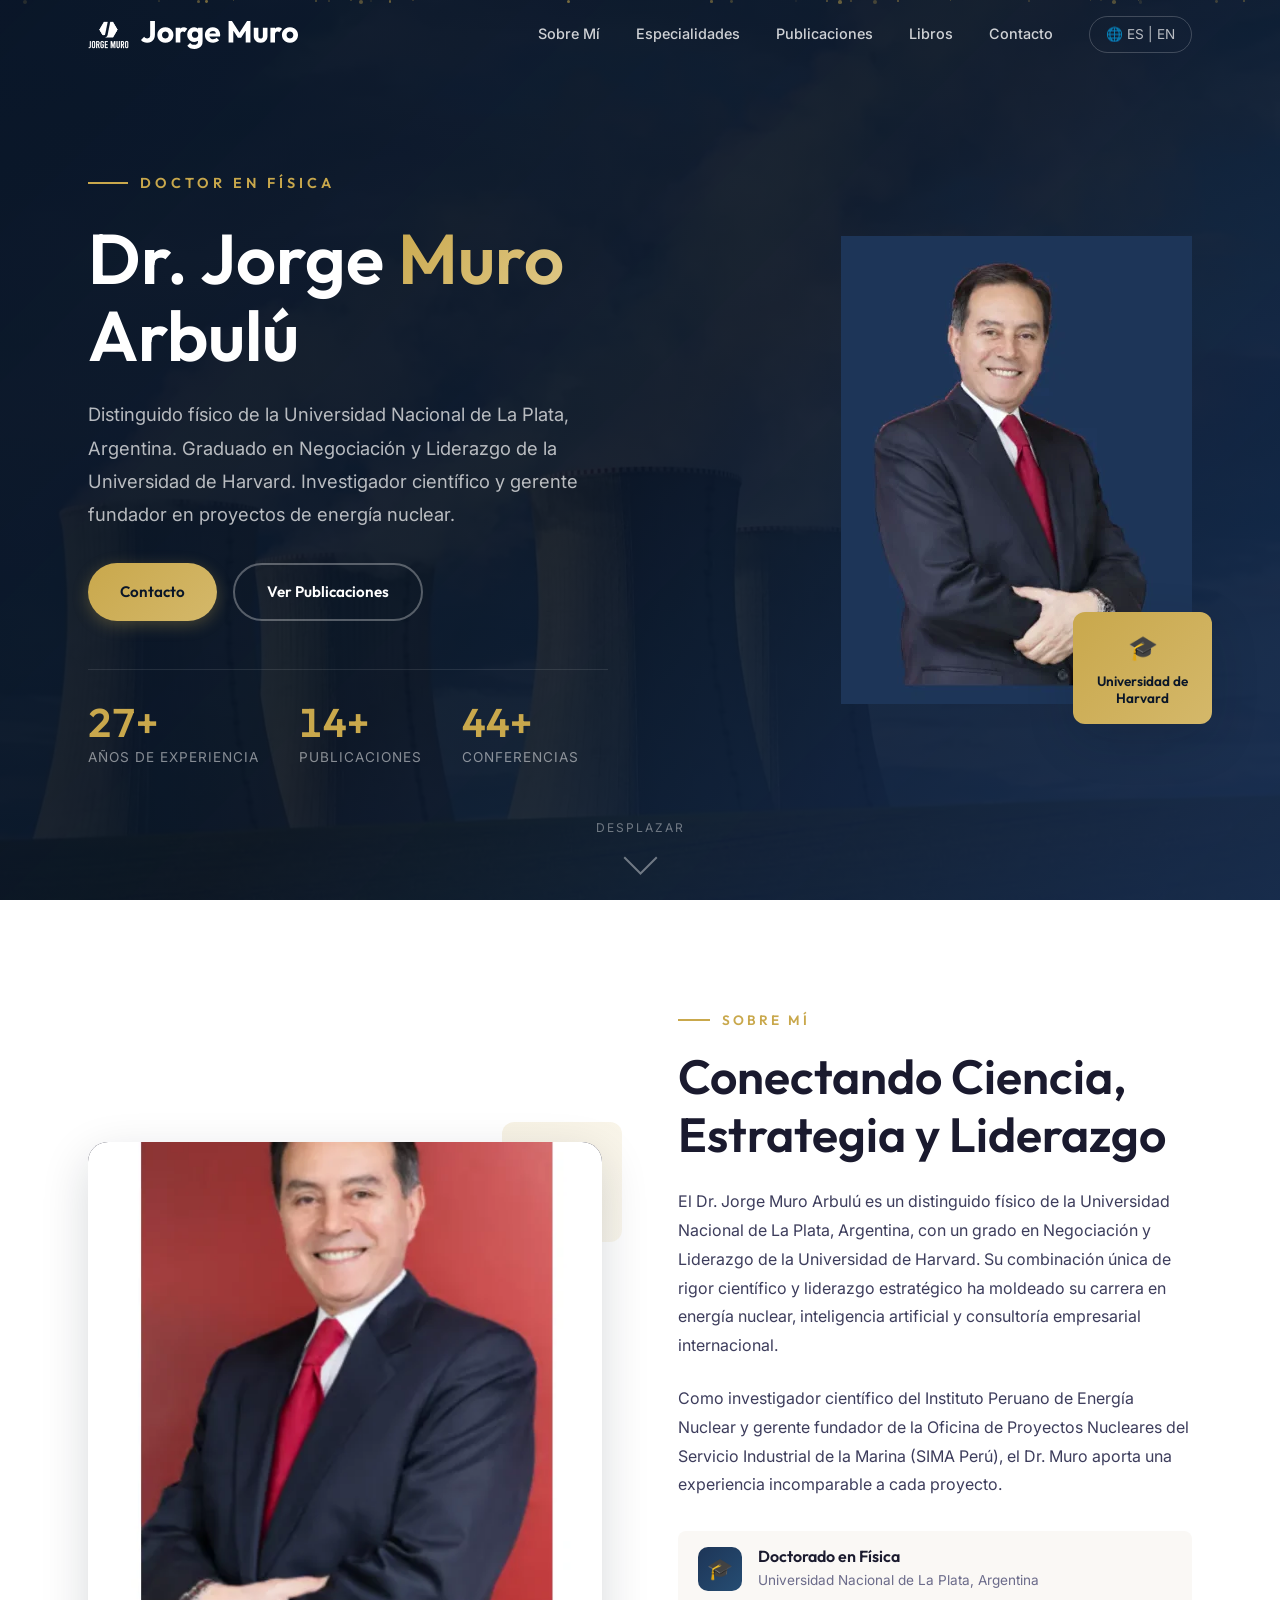
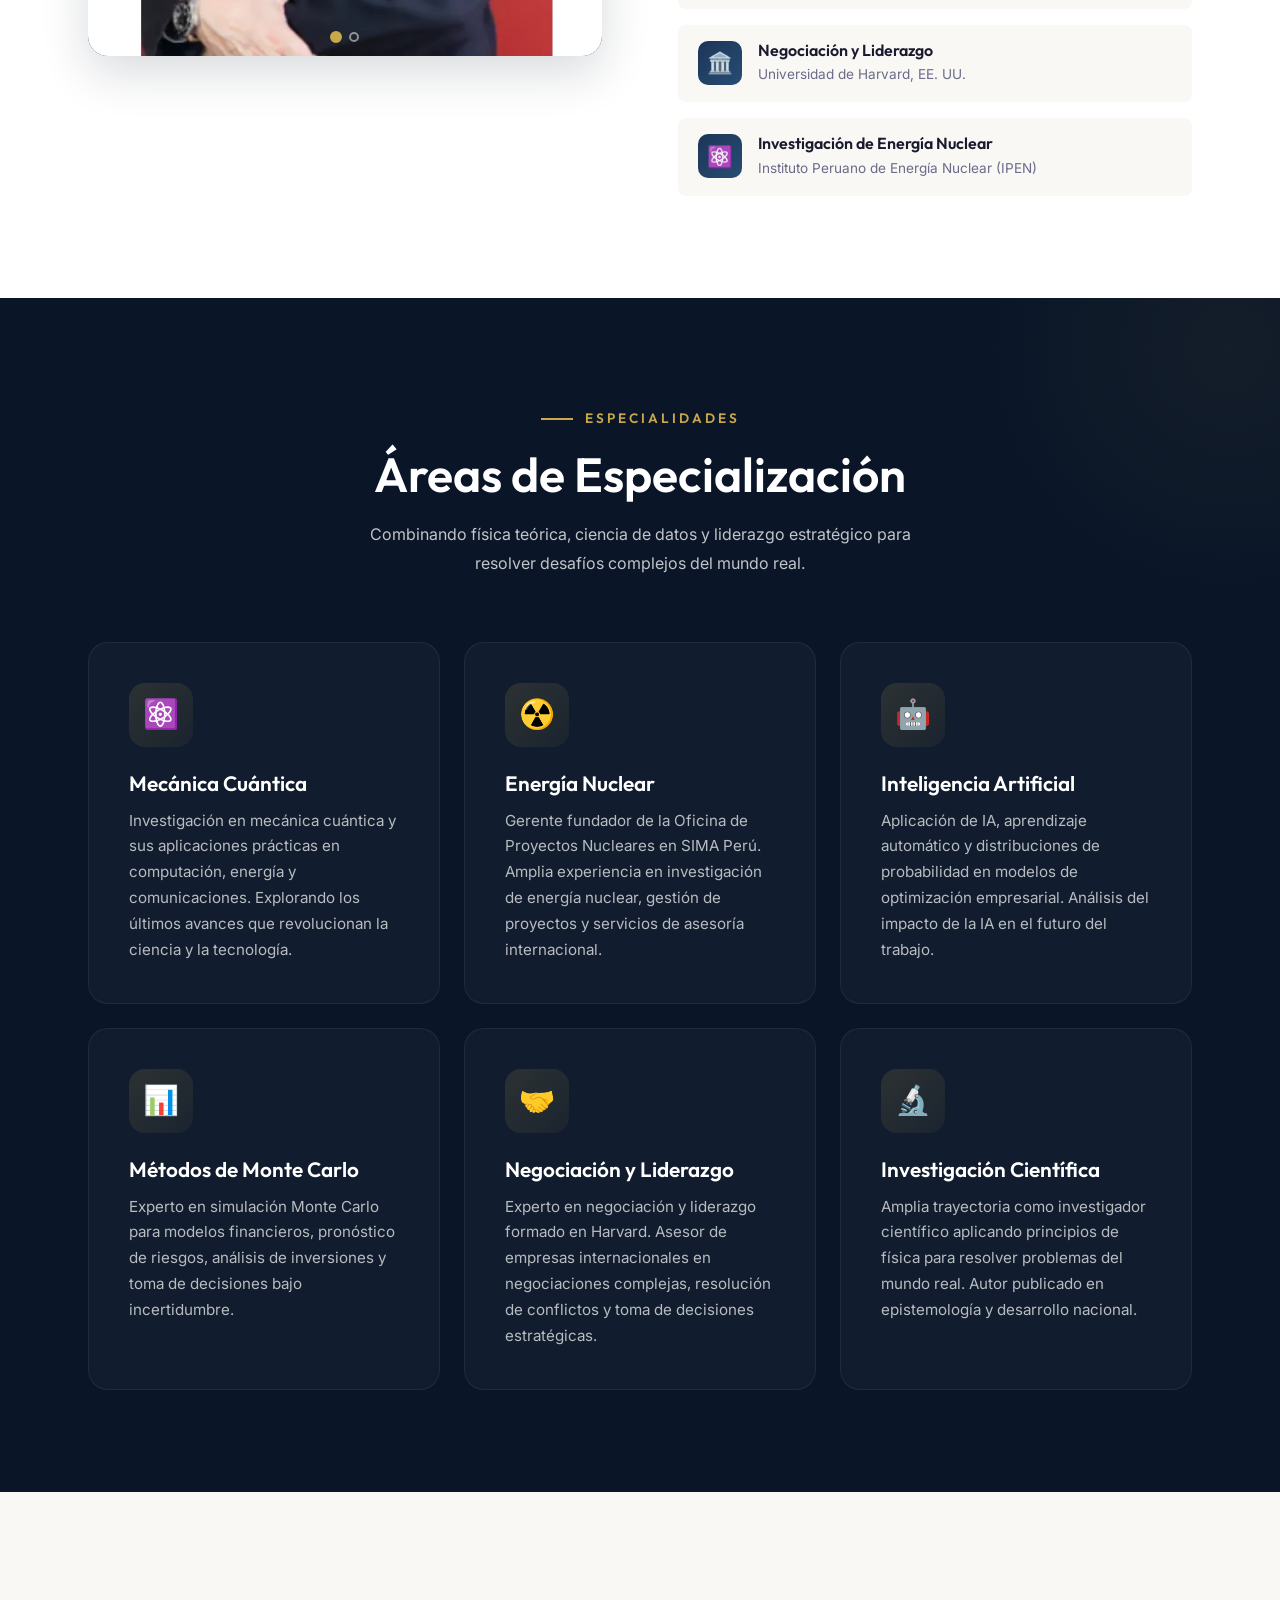
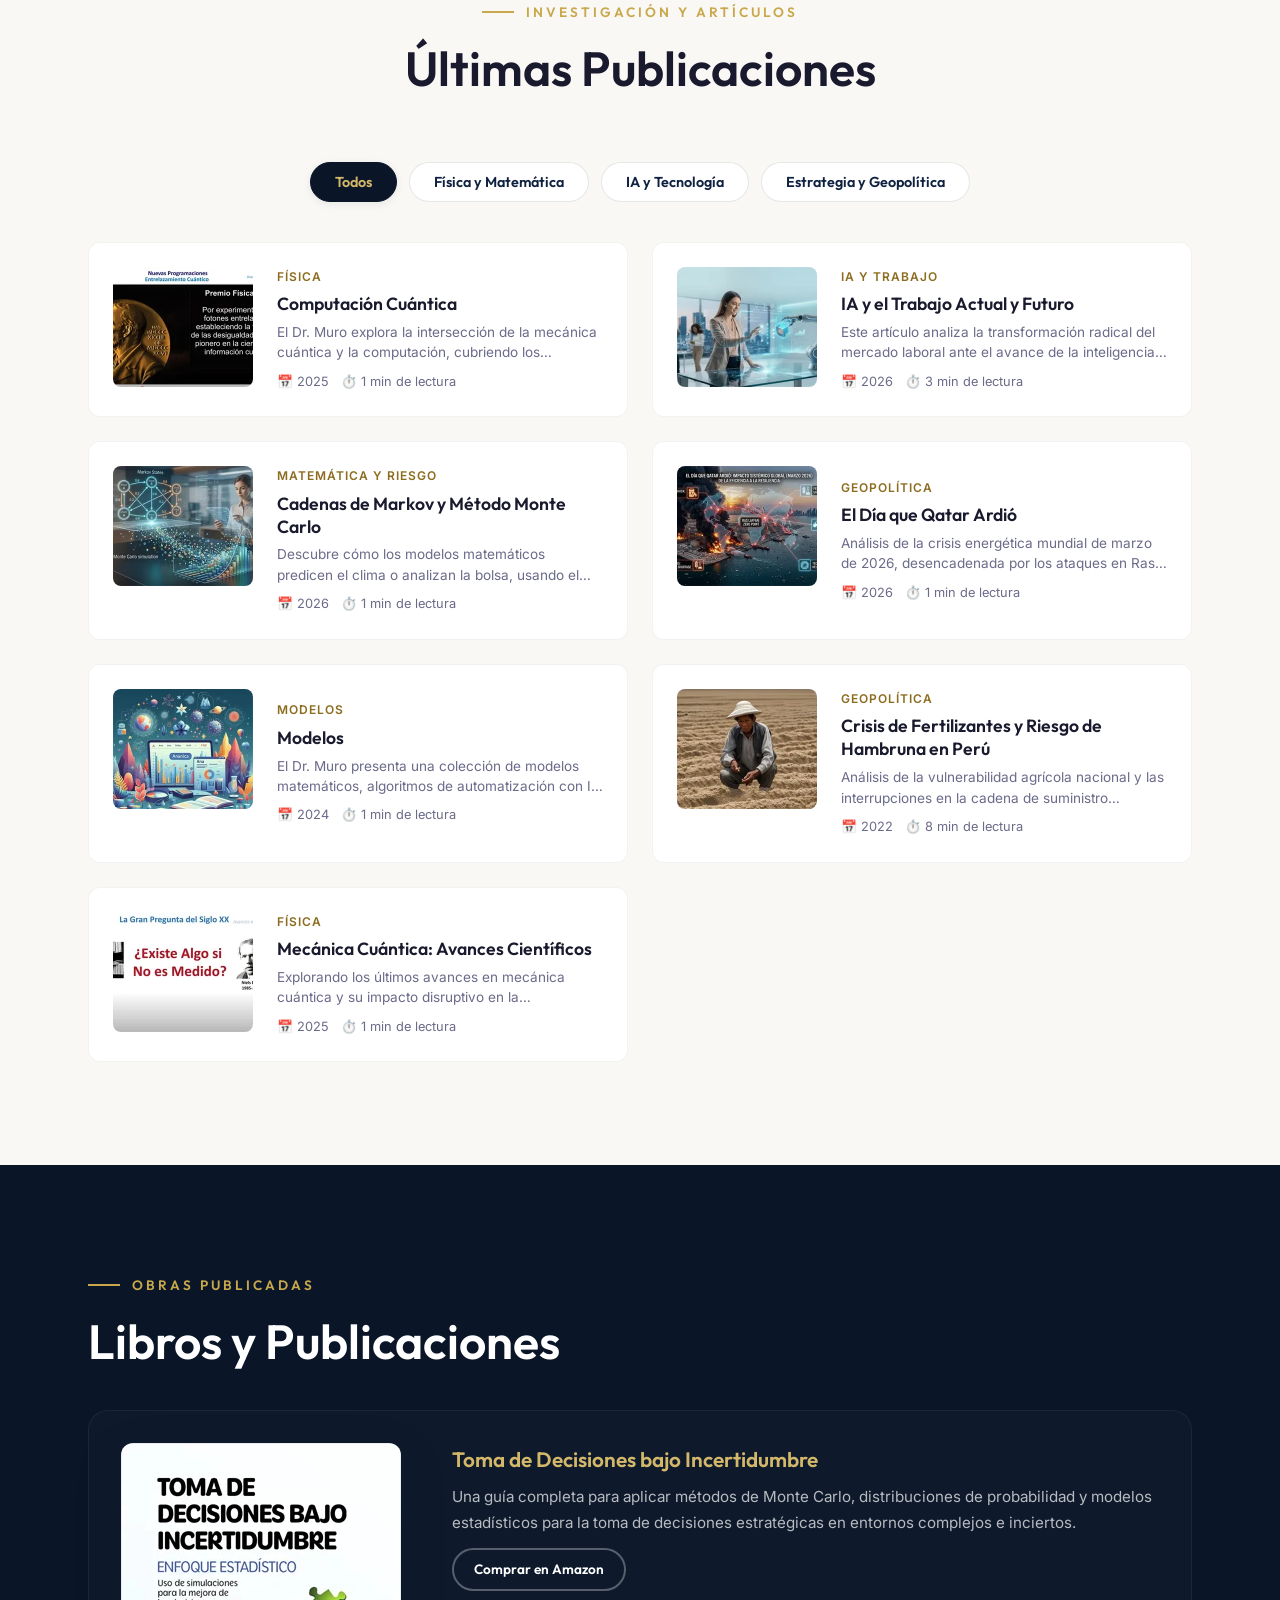
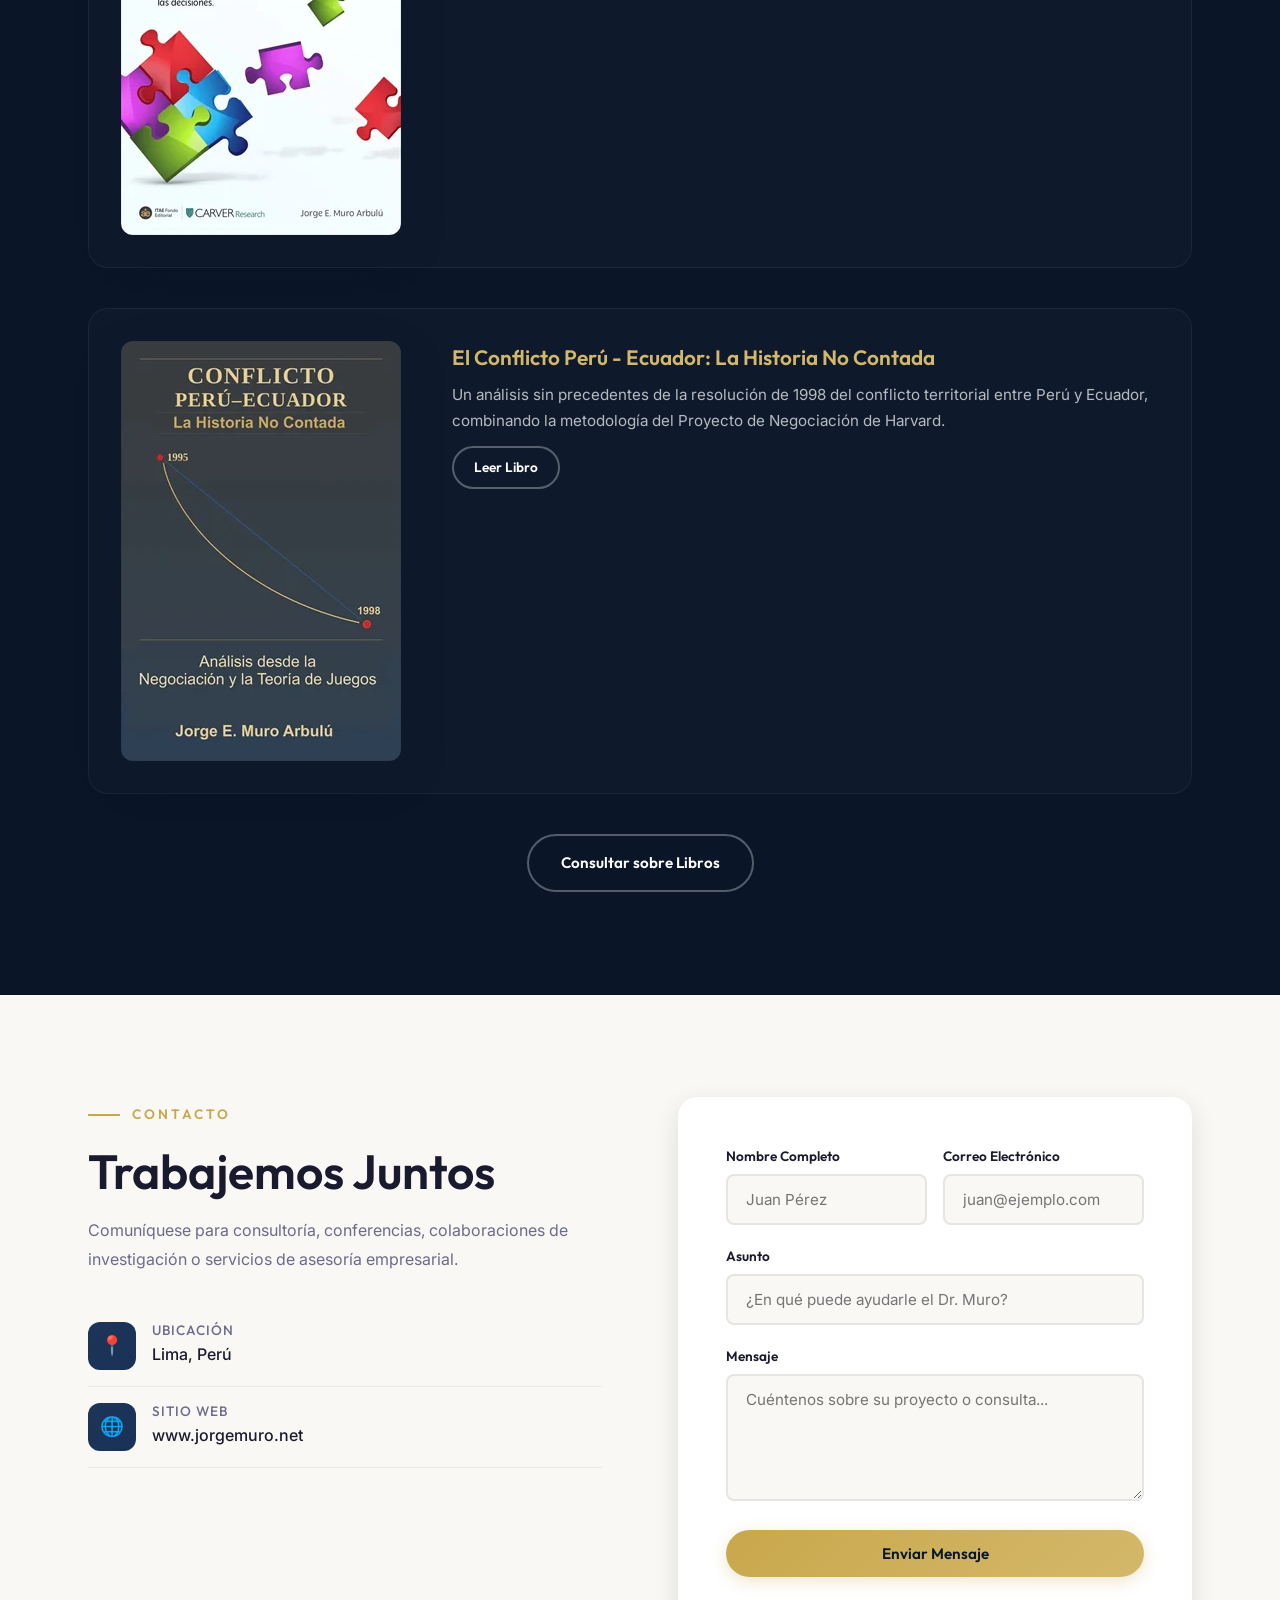
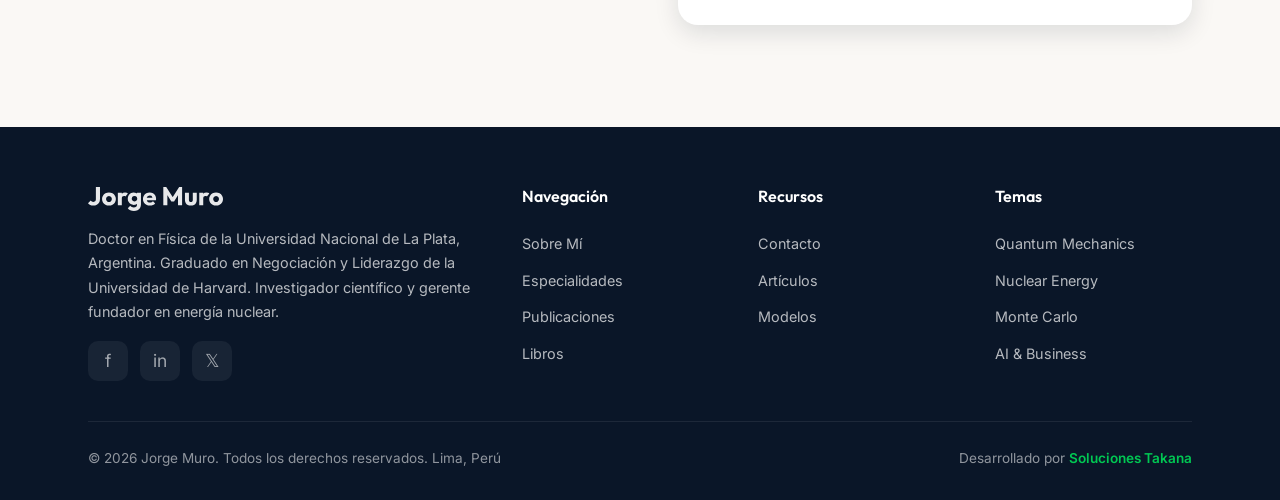
==== index.html @ f71e4e68 "style: remove brand logo icon from footer design credit" ====
<!DOCTYPE html>
<html lang="es">

<head>
  <!-- Google tag (gtag.js) -->
  <script async src="https://www.googletagmanager.com/gtag/js?id=G-SJXJT6BQH3"></script>
  <script>
    window.dataLayer = window.dataLayer || [];
    function gtag() { dataLayer.push(arguments); }
    gtag('js', new Date());

    gtag('config', 'G-SJXJT6BQH3');
  </script>

  <meta charset="UTF-8">
  <meta name="viewport" content="width=device-width, initial-scale=1.0">
  <title>Dr. Jorge Muro | Físico y Experto en Liderazgo y Negociación | Harvard</title>
  <meta name="description"
    content="Conoce al Dr. Jorge Muro Arbulú, físico de la Universidad Nacional de La Plata y graduado de Harvard en Negociación y Liderazgo. Especialista en energía nuclear, mecánica cuántica, simulaciones Monte Carlo e inteligencia artificial. Consultor, investigador y autor.">
  <meta name="keywords"
    content="Jorge Muro, Jorge Muro Arbulú, doctor en física, liderazgo Harvard, energía nuclear, mecánica cuántica, negociación, Monte Carlo, inteligencia artificial, consultoría, UNLP, IPEN, SIMA Perú, decisiones bajo incertidumbre, geopolítica">

  <!-- Open Graph -->
  <meta property="og:title" content="Dr. Jorge Muro | Físico y Experto en Liderazgo de Harvard">
  <meta property="og:description"
    content="Físico de la Universidad Nacional de La Plata, graduado de Harvard en Negociación y Liderazgo. Especialista en energía nuclear, mecánica cuántica, Monte Carlo e IA.">
  <meta property="og:type" content="website">
  <meta property="og:url" content="https://www.jorgemuro.net">
  <meta property="og:image" content="https://www.jorgemuro.net/images/professor.png">
  <meta property="og:image:width" content="1200">
  <meta property="og:image:height" content="630">
  <meta property="og:locale" content="es_PE">
  <meta property="og:locale:alternate" content="en_US">
  <meta property="og:site_name" content="Dr. Jorge Muro">

  <!-- Twitter -->
  <meta name="twitter:card" content="summary_large_image">
  <meta name="twitter:title" content="Dr. Jorge Muro | Físico y Experto en Liderazgo de Harvard">
  <meta name="twitter:description"
    content="Físico de la UNLP, graduado de Harvard. Especialista en energía nuclear, mecánica cuántica y consultoría estratégica.">
  <meta name="twitter:image" content="https://www.jorgemuro.net/images/professor.png">

  <!-- Canonical & Multilingual -->
  <link rel="canonical" href="https://www.jorgemuro.net/">
  <link rel="alternate" hreflang="es" href="https://www.jorgemuro.net/?lang=es">
  <link rel="alternate" hreflang="en" href="https://www.jorgemuro.net/?lang=en">
  <link rel="alternate" hreflang="x-default" href="https://www.jorgemuro.net/?lang=es">

  <meta name="robots" content="index, follow">
  <meta name="theme-color" content="#0a1628">

  <!-- Fonts -->
  <link rel="preconnect" href="https://fonts.googleapis.com">
  <link rel="preconnect" href="https://fonts.gstatic.com" crossorigin>
  <link
    href="https://fonts.googleapis.com/css2?family=Inter:wght@400;500;600&family=Outfit:wght@400;600;700&display=swap"
    rel="stylesheet" media="print" onload="this.media='all'">

  <!-- Preload LCP images -->
  <link rel="preload" as="image" href="images/professor.webp" fetchpriority="high">
  <link rel="preload" as="image" href="images/nuclear-bg.webp" fetchpriority="high">

  <!-- Styles -->
  <style>
    /* ============================================
   Jorge Muro - Modern Academic Landing Page
   Design System & Core Styles
   ============================================ */

    /* ---- CSS Custom Properties ---- */
    :root {
      /* Color Palette - Navy / Gold / Cream */
      --navy-900: #0a1628;
      --navy-800: #0f2140;
      --navy-700: #1a3158;
      --navy-600: #1d3557;
      --navy-500: #264d73;
      --navy-400: #457b9d;
      --navy-300: #6b9dbd;

      --gold-500: #c9a84c;
      --gold-400: #d4b86a;
      --gold-300: #e0c988;
      --gold-200: #f0dfa8;

      --cream-100: #faf8f5;
      --cream-200: #f5f0e8;
      --cream-300: #ede5d5;

      --white: #ffffff;
      --text-dark: #1a1a2e;
      --text-body: #3d3d5c;
      --text-muted: #6b6b8a;
      --text-light: #a3a3c2;

      --accent-red: #e63946;
      --accent-teal: #2ec4b6;

      /* Typography */
      --font-heading: 'Outfit', sans-serif;
      --font-body: 'Inter', sans-serif;

      /* Spacing */
      --section-pad: clamp(4rem, 8vw, 8rem);
      --container-max: 1200px;

      /* Transitions */
      --ease-out: cubic-bezier(0.25, 0.46, 0.45, 0.94);
      --ease-spring: cubic-bezier(0.34, 1.56, 0.64, 1);

      /* Shadows */
      --shadow-sm: 0 2px 8px rgba(10, 22, 40, 0.08);
      --shadow-md: 0 8px 24px rgba(10, 22, 40, 0.12);
      --shadow-lg: 0 16px 48px rgba(10, 22, 40, 0.16);
      --shadow-xl: 0 24px 64px rgba(10, 22, 40, 0.2);
      --shadow-glow: 0 0 40px rgba(201, 168, 76, 0.15);

      /* Border Radius */
      --radius-sm: 8px;
      --radius-md: 12px;
      --radius-lg: 20px;
      --radius-xl: 32px;
    }

    /* ---- Reset & Base ---- */
    *,
    *::before,
    *::after {
      margin: 0;
      padding: 0;
      box-sizing: border-box;
    }

    html {
      scroll-behavior: smooth;
      scroll-padding-top: 80px;
      font-size: 16px;
    }

    body {
      font-family: var(--font-body);
      color: var(--text-body);
      background: var(--cream-100);
      line-height: 1.7;
      overflow-x: hidden;
      -webkit-font-smoothing: antialiased;
      -moz-osx-font-smoothing: grayscale;
    }

    img {
      max-width: 100%;
      height: auto;
      display: block;
    }

    a {
      text-decoration: none;
      color: inherit;
      transition: color 0.3s var(--ease-out);
    }

    /* Skip to content - Accessibility */
    .skip-to-content {
      position: absolute;
      top: -100%;
      left: 16px;
      background: var(--gold-500);
      color: var(--navy-900);
      padding: 12px 24px;
      border-radius: 0 0 var(--radius-sm) var(--radius-sm);
      font-family: var(--font-heading);
      font-weight: 600;
      font-size: 0.9rem;
      z-index: 10000;
      transition: top 0.3s;
    }

    .skip-to-content:focus {
      top: 0;
    }

    /* Focus visible for keyboard navigation */
    a:focus-visible,
    button:focus-visible,
    input:focus-visible,
    textarea:focus-visible {
      outline: 2px solid var(--gold-500);
      outline-offset: 2px;
    }

    ul,
    ol {
      list-style: none;
    }

    /* ---- Typography ---- */
    h1,
    h2,
    h3,
    h4,
    h5,
    h6 {
      font-family: var(--font-heading);
      font-weight: 600;
      line-height: 1.2;
      color: var(--text-dark);
    }

    h1 {
      font-size: clamp(2.5rem, 5vw, 4rem);
    }

    h2 {
      font-size: clamp(2rem, 4vw, 3rem);
    }

    h3 {
      font-size: clamp(1.5rem, 3vw, 2rem);
    }

    h4 {
      font-size: clamp(1.2rem, 2vw, 1.5rem);
    }

    p {
      font-size: clamp(1rem, 1.1vw, 1.125rem);
      line-height: 1.8;
    }

    .text-gradient {
      background: linear-gradient(135deg, var(--gold-500), var(--gold-300));
      -webkit-background-clip: text;
      -webkit-text-fill-color: transparent;
      background-clip: text;
    }

    .section-label {
      font-family: var(--font-heading);
      font-size: 0.85rem;
      font-weight: 600;
      text-transform: uppercase;
      letter-spacing: 3px;
      color: var(--gold-500);
      display: inline-flex;
      align-items: center;
      gap: 12px;
      margin-bottom: 1rem;
    }

    .section-label::before {
      content: '';
      display: inline-block;
      width: 32px;
      height: 2px;
      background: var(--gold-500);
    }

    /* ---- Container ---- */
    .container {
      max-width: var(--container-max);
      margin: 0 auto;
      padding: 0 clamp(1.5rem, 4vw, 3rem);
    }

    /* ---- Buttons ---- */
    .btn {
      display: inline-flex;
      align-items: center;
      gap: 8px;
      padding: 14px 32px;
      font-family: var(--font-heading);
      font-size: 0.95rem;
      font-weight: 600;
      border-radius: 50px;
      border: none;
      cursor: pointer;
      transition: all 0.4s var(--ease-out);
      position: relative;
      overflow: hidden;
    }

    .btn::after {
      content: '';
      position: absolute;
      inset: 0;
      background: linear-gradient(135deg, rgba(255, 255, 255, 0.1), transparent);
      opacity: 0;
      transition: opacity 0.4s;
    }

    .btn:hover::after {
      opacity: 1;
    }

    .btn-primary {
      background: linear-gradient(135deg, var(--gold-500), var(--gold-400));
      color: var(--navy-900);
      box-shadow: 0 4px 16px rgba(201, 168, 76, 0.3);
    }

    .btn-primary:hover {
      transform: translateY(-2px);
      box-shadow: 0 8px 24px rgba(201, 168, 76, 0.4);
    }

    .btn-secondary {
      background: transparent;
      color: var(--white);
      border: 2px solid rgba(255, 255, 255, 0.3);
    }

    .btn-secondary:hover {
      border-color: var(--gold-400);
      color: var(--gold-400);
      transform: translateY(-2px);
    }

    .btn-outline {
      background: transparent;
      color: var(--navy-600);
      border: 2px solid var(--navy-600);
    }

    .btn-outline:hover {
      background: var(--navy-600);
      color: var(--white);
      transform: translateY(-2px);
    }

    .btn-sm {
      padding: 8px 20px;
      font-size: 0.85rem;
    }

    /* ---- Navigation ---- */
    .navbar {
      position: fixed;
      top: 0;
      left: 0;
      right: 0;
      z-index: 1000;
      padding: 16px 0;
      transition: all 0.4s var(--ease-out);
      background: transparent;
    }

    .navbar.scrolled {
      background: rgba(10, 22, 40, 0.95);
      backdrop-filter: blur(20px);
      -webkit-backdrop-filter: blur(20px);
      padding: 10px 0;
      box-shadow: 0 4px 20px rgba(0, 0, 0, 0.2);
    }

    .nav-inner {
      display: flex;
      align-items: center;
      justify-content: space-between;
      max-width: var(--container-max);
      margin: 0 auto;
      padding: 0 clamp(1.5rem, 4vw, 3rem);
    }

    .nav-logo {
      display: flex;
      align-items: center;
      gap: 12px;
    }

    .nav-logo-svg {
      height: 28px;
      width: auto;
      filter: brightness(0) invert(1);
      transition: opacity 0.3s;
    }

    .nav-logo-icon-img {
      height: 32px;
      width: auto;
      filter: brightness(0) invert(1);
      transition: opacity 0.3s;
    }

    .nav-logo-svg:hover {
      opacity: 0.85;
    }

    .nav-logo-icon {
      width: 44px;
      height: 44px;
      background: linear-gradient(135deg, var(--gold-500), var(--gold-300));
      border-radius: 12px;
      display: flex;
      align-items: center;
      justify-content: center;
      font-family: var(--font-heading);
      font-weight: 700;
      font-size: 1.2rem;
      color: var(--navy-900);
    }

    .nav-logo-text {
      font-family: var(--font-heading);
      font-weight: 600;
      font-size: 1.15rem;
      color: var(--white);
      letter-spacing: 0.5px;
    }

    .nav-links {
      display: flex;
      align-items: center;
      gap: 36px;
    }

    .nav-links a {
      font-family: var(--font-body);
      font-size: 0.9rem;
      font-weight: 500;
      color: rgba(255, 255, 255, 0.8);
      position: relative;
      padding: 4px 0;
    }

    .nav-links a::after {
      content: '';
      position: absolute;
      bottom: -2px;
      left: 0;
      width: 0;
      height: 2px;
      background: var(--gold-500);
      transition: width 0.3s var(--ease-out);
    }

    .nav-links a:hover {
      color: var(--white);
    }

    .nav-links a:hover::after {
      width: 100%;
    }

    .nav-lang {
      display: flex;
      align-items: center;
      gap: 8px;
      padding: 6px 16px;
      border-radius: 50px;
      border: 1px solid rgba(255, 255, 255, 0.2);
      font-size: 0.85rem;
      color: rgba(255, 255, 255, 0.7);
      cursor: pointer;
      transition: all 0.3s;
    }

    .nav-lang:hover {
      border-color: var(--gold-400);
      color: var(--gold-400);
    }

    .hamburger {
      display: none;
      flex-direction: column;
      gap: 5px;
      cursor: pointer;
      z-index: 1001;
      padding: 4px;
    }

    .hamburger span {
      width: 28px;
      height: 2px;
      background: var(--white);
      transition: all 0.3s var(--ease-out);
      border-radius: 2px;
    }

    .hamburger.active span:nth-child(1) {
      transform: rotate(45deg) translate(5px, 5px);
    }

    .hamburger.active span:nth-child(2) {
      opacity: 0;
    }

    .hamburger.active span:nth-child(3) {
      transform: rotate(-45deg) translate(5px, -5px);
    }

    /* ---- Hero Section ---- */
    .hero {
      position: relative;
      min-height: 100vh;
      display: flex;
      align-items: center;
      background: var(--navy-900);
      overflow: hidden;
    }

    .hero-bg {
      position: absolute;
      inset: 0;
      z-index: 1;
    }

    .hero-bg img {
      width: 100%;
      height: 100%;
      object-fit: cover;
      opacity: 0.3;
    }

    .hero-bg::after {
      content: '';
      position: absolute;
      inset: 0;
      background: linear-gradient(135deg,
          rgba(10, 22, 40, 0.95) 0%,
          rgba(10, 22, 40, 0.7) 50%,
          rgba(26, 49, 88, 0.8) 100%);
    }

    /* Animated particles */
    .hero-particles {
      position: absolute;
      inset: 0;
      z-index: 2;
      overflow: hidden;
    }

    .particle {
      position: absolute;
      width: 3px;
      height: 3px;
      background: var(--gold-500);
      border-radius: 50%;
      opacity: 0;
      animation: float-particle 8s infinite;
    }

    @keyframes float-particle {
      0% {
        opacity: 0;
        transform: translateY(100vh) scale(0);
      }

      10% {
        opacity: 0.6;
      }

      90% {
        opacity: 0.6;
      }

      100% {
        opacity: 0;
        transform: translateY(-100px) scale(1);
      }
    }

    .hero-content {
      position: relative;
      z-index: 3;
      display: grid;
      grid-template-columns: 1fr 1fr;
      gap: clamp(2rem, 5vw, 5rem);
      align-items: center;
      padding-top: 100px;
      padding-bottom: 60px;
    }

    .hero-text {
      animation: fadeSlideUp 1s var(--ease-out) 0.3s both;
    }

    .hero-subtitle {
      font-family: var(--font-heading);
      font-size: 0.9rem;
      font-weight: 600;
      text-transform: uppercase;
      letter-spacing: 4px;
      color: var(--gold-500);
      margin-bottom: 1.5rem;
      display: flex;
      align-items: center;
      gap: 12px;
    }

    .hero-subtitle::before {
      content: '';
      width: 40px;
      height: 2px;
      background: var(--gold-500);
    }

    .hero-title {
      color: var(--white);
      font-size: clamp(2.8rem, 5.5vw, 4.5rem);
      line-height: 1.1;
      margin-bottom: 1.5rem;
      font-weight: 600;
    }

    .hero-title .highlight {
      background: linear-gradient(135deg, var(--gold-500), var(--gold-300));
      -webkit-background-clip: text;
      -webkit-text-fill-color: transparent;
      background-clip: text;
    }

    .hero-description {
      color: rgba(255, 255, 255, 0.7);
      font-size: 1.15rem;
      line-height: 1.8;
      margin-bottom: 2rem;
      max-width: 520px;
    }

    .hero-ctas {
      display: flex;
      gap: 16px;
      flex-wrap: wrap;
    }

    .hero-stats {
      display: flex;
      gap: 40px;
      margin-top: 3rem;
      padding-top: 2rem;
      border-top: 1px solid rgba(255, 255, 255, 0.1);
    }

    .hero-stat-number {
      font-family: var(--font-heading);
      font-size: 2.5rem;
      font-weight: 600;
      color: var(--gold-500);
      line-height: 1;
    }

    .hero-stat-label {
      font-size: 0.85rem;
      color: rgba(255, 255, 255, 0.5);
      margin-top: 4px;
      text-transform: uppercase;
      letter-spacing: 1px;
    }

    .hero-image {
      position: relative;
      animation: fadeSlideUp 1s var(--ease-out) 0.6s both;
      max-width: 420px;
      margin-left: auto;
    }

    .hero-image-wrapper {
      position: relative;
      overflow: hidden;
    }

    .hero-image-wrapper::before {
      display: none;
    }

    .hero-image-wrapper::after {
      display: none;
    }

    .hero-image-wrapper img {
      display: block;
      width: 100%;
      height: auto;
      aspect-ratio: 3/4;
      object-fit: cover;
      object-position: center top;
      mix-blend-mode: lighten;
    }

    .hero-badge {
      position: absolute;
      bottom: -20px;
      right: -20px;
      background: linear-gradient(135deg, var(--gold-500), var(--gold-400));
      color: var(--navy-900);
      padding: 16px 24px;
      border-radius: var(--radius-md);
      box-shadow: var(--shadow-lg);
      text-align: center;
      animation: fadeSlideUp 1s var(--ease-out) 1s both;
    }

    .hero-badge-icon {
      font-size: 1.5rem;
      margin-bottom: 4px;
    }

    .hero-badge-text {
      font-family: var(--font-heading);
      font-weight: 600;
      font-size: 0.85rem;
      line-height: 1.3;
    }

    /* Scroll indicator */
    .scroll-indicator {
      position: absolute;
      bottom: 30px;
      left: 50%;
      transform: translateX(-50%);
      z-index: 3;
      display: flex;
      flex-direction: column;
      align-items: center;
      gap: 8px;
      color: rgba(255, 255, 255, 0.4);
      font-size: 0.75rem;
      letter-spacing: 2px;
      text-transform: uppercase;
      animation: bounce 2s infinite;
    }

    .scroll-indicator .arrow {
      width: 24px;
      height: 24px;
      border-right: 2px solid rgba(255, 255, 255, 0.4);
      border-bottom: 2px solid rgba(255, 255, 255, 0.4);
      transform: rotate(45deg);
    }

    @keyframes bounce {

      0%,
      20%,
      50%,
      80%,
      100% {
        transform: translateX(-50%) translateY(0);
      }

      40% {
        transform: translateX(-50%) translateY(-10px);
      }

      60% {
        transform: translateX(-50%) translateY(-5px);
      }
    }

    /* ---- About Section ---- */
  </style>
  <link rel="stylesheet" href="index.css" media="print" onload="this.media='all'">

  <!-- Sitemap -->
  <link rel="sitemap" type="application/xml" href="/sitemap.xml">

  <!-- Deploy: Linked with Netlify & GitHub CI/CD -->

  <!-- Favicon -->
  <link rel="icon" type="image/png" sizes="32x32" href="images/logo.png">
  <link rel="apple-touch-icon" href="images/logo.png">

  <!-- Schema.org: Person -->
  <script type="application/ld+json">
  {
    "@context": "https://schema.org",
    "@type": "Person",
    "name": "Jorge Muro Arbulú",
    "alternateName": "Dr. Jorge Muro",
    "jobTitle": "Doctor en Física y Experto en Liderazgo",
    "description": "Físico de la Universidad Nacional de La Plata, graduado de Harvard en Negociación y Liderazgo. Investigador en energía nuclear, mecánica cuántica e inteligencia artificial.",
    "image": "https://www.jorgemuro.net/images/professor.png",
    "email": "contact@jorgemuro.net",
    "alumniOf": [
      {
        "@type": "CollegeOrUniversity",
        "name": "Universidad Nacional de La Plata",
        "sameAs": "https://unlp.edu.ar"
      },
      {
        "@type": "CollegeOrUniversity",
        "name": "Harvard University",
        "sameAs": "https://www.harvard.edu"
      }
    ],
    "worksFor": {
      "@type": "Organization",
      "name": "SIMA Perú"
    },
    "url": "https://www.jorgemuro.net",
    "knowsAbout": ["Física", "Energía Nuclear", "Mecánica Cuántica", "Negociación", "Liderazgo", "Método Monte Carlo", "Inteligencia Artificial", "Geopolítica"],
    "nationality": {
      "@type": "Country",
      "name": "Perú"
    },
    "address": {
      "@type": "PostalAddress",
      "addressLocality": "Lima",
      "addressCountry": "PE"
    }
  }
  </script>
  <!-- Schema.org: WebSite -->
  <script type="application/ld+json">
  {
    "@context": "https://schema.org",
    "@type": "WebSite",
    "name": "Dr. Jorge Muro",
    "url": "https://www.jorgemuro.net",
    "inLanguage": ["es", "en"],
    "description": "Sitio web oficial del Dr. Jorge Muro Arbulú, físico, investigador y experto en liderazgo."
  }
  </script>
  <!-- Schema.org: Book -->
  <script type="application/ld+json">
  {
    "@context": "https://schema.org",
    "@type": "Book",
    "name": "Toma de Decisiones bajo Incertidumbre",
    "author": {
      "@type": "Person",
      "name": "Jorge Muro Arbulú"
    },
    "url": "https://www.amazon.com/-/es/Jorge-Eduardo-Muro-Arbul%C3%BA-ebook/dp/B0BWFTJJ7G/",
    "bookFormat": "https://schema.org/EBook",
    "inLanguage": "es",
    "description": "Guía completa para aplicar métodos de Monte Carlo, distribuciones de probabilidad y modelos estadísticos para la toma de decisiones estratégicas."
  }
  </script>
</head>

<body>
  <!-- Skip to content -->
  <a href="#hero" class="skip-to-content" id="skipToContent">Saltar al contenido</a>

  <!-- ====== NAVIGATION ====== -->
  <nav class="navbar" id="navbar" aria-label="Navegación principal">
    <div class="nav-inner">
      <a href="#" class="nav-logo">
        <img src="images/logo.webp" alt="Logo Dr. Jorge Muro" class="nav-logo-icon-img" width="32" height="32">
        <img src="images/logo.svg" alt="Jorge Muro" class="nav-logo-svg" width="160" height="28">
      </a>

      <div class="nav-links" id="navLinks">
        <a href="#about" data-i18n="nav_about">Sobre Mí</a>
        <a href="#expertise" data-i18n="nav_expertise">Especialidades</a>
        <a href="#publications" data-i18n="nav_publications">Publicaciones</a>
        <a href="#books" data-i18n="nav_books">Libros</a>
        <a href="#contact" data-i18n="nav_contact">Contacto</a>
        <div class="nav-lang" id="langToggle" title="Cambiar a Inglés" data-i18n-title="lang_toggle_title">
          🌐 ES | EN
        </div>
      </div>

      <div class="hamburger" id="hamburger">
        <span></span>
        <span></span>
        <span></span>
      </div>
    </div>
  </nav>

  <main>

    <!-- ====== HERO SECTION ====== -->
    <section class="hero" id="hero">
      <div class="hero-bg">
        <img src="images/nuclear-bg.webp" alt="Fondo de energía nuclear - Dr. Jorge Muro" loading="eager"
          fetchpriority="high" width="1366" height="912">
      </div>

      <div class="hero-particles" id="heroParticles"></div>

      <div class="container hero-content">
        <div class="hero-text">
          <div class="hero-subtitle" data-i18n="hero_subtitle">Doctor en Física</div>
          <h1 class="hero-title">
            Dr. Jorge <span class="highlight">Muro</span> Arbulú
          </h1>
          <p class="hero-description" data-i18n="hero_desc">
            Distinguido físico de la Universidad Nacional de La Plata, Argentina. Graduado en Negociación y Liderazgo de
            la Universidad de Harvard. Investigador científico y gerente fundador en proyectos de energía nuclear.
          </p>
          <div class="hero-ctas">
            <a href="#contact" class="btn btn-primary" data-i18n="hero_cta_contact">Contacto</a>
            <a href="#publications" class="btn btn-secondary" data-i18n="hero_cta_pub">Ver Publicaciones</a>
          </div>

          <div class="hero-stats">
            <div class="hero-stat">
              <div class="hero-stat-number counter" data-target="30">0</div>
              <div class="hero-stat-label" data-i18n="stat_experience">Años de Experiencia</div>
            </div>
            <div class="hero-stat">
              <div class="hero-stat-number counter" data-target="15">0</div>
              <div class="hero-stat-label" data-i18n="stat_publications">Publicaciones</div>
            </div>
            <div class="hero-stat">
              <div class="hero-stat-number counter" data-target="50">0</div>
              <div class="hero-stat-label" data-i18n="stat_conferences">Conferencias</div>
            </div>
          </div>
        </div>

        <div class="hero-image">
          <div class="hero-image-wrapper">
            <img src="images/professor.webp" alt="Dr. Jorge Muro Arbulú - Físico y Experto en Liderazgo" loading="eager"
              fetchpriority="high" width="351" height="497">
          </div>
          <div class="hero-badge">
            <div class="hero-badge-icon">🎓</div>
            <div class="hero-badge-text" data-i18n="hero_badge">Universidad de<br>Harvard</div>
          </div>
        </div>
      </div>

      <div class="scroll-indicator">
        <span data-i18n="scroll_text">Desplazar</span>
        <div class="arrow"></div>
      </div>
    </section>

    <!-- ====== ABOUT SECTION ====== -->
    <section class="about" id="about">
      <div class="container about-grid">
        <div class="about-image reveal">
          <div class="about-carousel" id="aboutCarousel">
            <div class="about-carousel-track">
              <div class="about-carousel-slide active">
                <img src="images/about-professor.webp" alt="Dr. Jorge Muro - Presentación académica" loading="lazy"
                  decoding="async" width="600" height="600">
              </div>
              <div class="about-carousel-slide">
                <img src="images/about-group.webp" alt="Dr. Jorge Muro - Reunión profesional" loading="lazy"
                  decoding="async" width="600" height="600">
              </div>
            </div>
            <button class="about-carousel-btn about-carousel-prev" aria-label="Previous image">
              <svg width="20" height="20" viewBox="0 0 24 24" fill="none" stroke="currentColor" stroke-width="2.5"
                stroke-linecap="round" stroke-linejoin="round">
                <polyline points="15 18 9 12 15 6"></polyline>
              </svg>
            </button>
            <button class="about-carousel-btn about-carousel-next" aria-label="Next image">
              <svg width="20" height="20" viewBox="0 0 24 24" fill="none" stroke="currentColor" stroke-width="2.5"
                stroke-linecap="round" stroke-linejoin="round">
                <polyline points="9 18 15 12 9 6"></polyline>
              </svg>
            </button>
            <div class="about-carousel-dots">
              <button class="about-carousel-dot active" data-index="0" aria-label="Slide 1"></button>
              <button class="about-carousel-dot" data-index="1" aria-label="Slide 2"></button>
            </div>
          </div>
          <div class="about-image-accent"></div>
        </div>

        <div class="about-text reveal reveal-delay-2">
          <div class="section-label" data-i18n="about_label">About</div>
          <h2 data-i18n="about_title">Bridging Science, Strategy &amp; Leadership</h2>
          <p data-i18n="about_p1">
            Dr. Jorge Muro Arbulú is a distinguished physicist from the National University of La Plata, Argentina, with
            a graduate degree in Negotiation and Leadership from Harvard University. His unique combination of
            scientific rigor and strategic leadership has shaped his career across nuclear energy, artificial
            intelligence, and international business consulting.
          </p>
          <p data-i18n="about_p2">
            As a scientific researcher at the Peruvian Institute of Nuclear Energy and founding manager of the Nuclear
            Projects Office at the Industrial Service of the Navy (SIMA Peru), Dr. Muro brings unparalleled expertise to
            every endeavor.
          </p>

          <div class="credentials">
            <div class="credential">
              <div class="credential-icon">🎓</div>
              <div class="credential-text">
                <h3 data-i18n="cred_phd_title">Ph.D. in Physics</h3>
                <p data-i18n="cred_phd_desc">National University of La Plata, Argentina</p>
              </div>
            </div>
            <div class="credential">
              <div class="credential-icon">🏛️</div>
              <div class="credential-text">
                <h3 data-i18n="cred_harv_title">Negotiation &amp; Leadership</h3>
                <p data-i18n="cred_harv_desc">Harvard University, USA</p>
              </div>
            </div>
            <div class="credential">
              <div class="credential-icon">⚛️</div>
              <div class="credential-text">
                <h3 data-i18n="cred_nuclear_title">Nuclear Energy Research</h3>
                <p data-i18n="cred_nuclear_desc">Peruvian Institute of Nuclear Energy (IPEN)</p>
              </div>
            </div>
          </div>
        </div>
      </div>
    </section>

    <!-- ====== EXPERTISE SECTION ====== -->
    <section class="expertise" id="expertise">
      <div class="container">
        <div class="section-header reveal">
          <div class="section-label" data-i18n="expertise_label">Expertise</div>
          <h2 data-i18n="expertise_title">Areas of Specialization</h2>
          <p class="section-desc" data-i18n="expertise_desc">Combining theoretical physics, data science, and strategic
            leadership to solve complex real-world challenges.</p>
        </div>

        <div class="expertise-grid">
          <div class="expertise-card reveal reveal-delay-1">
            <div class="expertise-icon">⚛️</div>
            <h3 data-i18n="exp1_title">Quantum Mechanics</h3>
            <p data-i18n="exp1_desc">Research in quantum mechanics and its practical applications in computing, energy,
              and communications. Exploring the latest advances revolutionizing science and technology.</p>
          </div>

          <div class="expertise-card reveal reveal-delay-2">
            <div class="expertise-icon">☢️</div>
            <h3 data-i18n="exp2_title">Nuclear Energy</h3>
            <p data-i18n="exp2_desc">Founding manager of the Nuclear Projects Office at SIMA Peru. Extensive experience
              in nuclear energy research, project management, and international advisory services.</p>
          </div>

          <div class="expertise-card reveal reveal-delay-3">
            <div class="expertise-icon">🤖</div>
            <h3 data-i18n="exp3_title">Artificial Intelligence</h3>
            <p data-i18n="exp3_desc">Application of AI, machine learning, and probability distributions in business
              optimization models. Analysis of AI's impact on the future of work and knowledge management.</p>
          </div>

          <div class="expertise-card reveal reveal-delay-1">
            <div class="expertise-icon">📊</div>
            <h3 data-i18n="exp4_title">Monte Carlo Methods</h3>
            <p data-i18n="exp4_desc">Expert in Monte Carlo simulation for financial models, risk forecasting, investment
              analysis, and decision-making under uncertainty. Using computational algorithms for strategic outcomes.
            </p>
          </div>

          <div class="expertise-card reveal reveal-delay-2">
            <div class="expertise-icon">🤝</div>
            <h3 data-i18n="exp5_title">Negotiation &amp; Leadership</h3>
            <p data-i18n="exp5_desc">Harvard-trained negotiation and leadership expert. Advisor to international
              companies on complex negotiations, conflict resolution, and strategic decision-making in times of change.
            </p>
          </div>

          <div class="expertise-card reveal reveal-delay-3">
            <div class="expertise-icon">🔬</div>
            <h3 data-i18n="exp6_title">Scientific Research</h3>
            <p data-i18n="exp6_desc">Extensive background as a scientific researcher applying physics principles to
              solve real-world problems. Published author on epistemology, national development, and applied science.
            </p>
          </div>
        </div>
      </div>
    </section>

    <!-- ====== PUBLICATIONS SECTION ====== -->
    <section class="publications" id="publications">
      <div class="container">
        <div class="section-header reveal">
          <div class="section-label" data-i18n="pub_label">Research &amp; Articles</div>
          <h2 data-i18n="pub_title">Latest Publications</h2>
        </div>

        <div class="pub-tabs" id="pubTabs">
          <!-- Renders dynamically in JS -->
        </div>
        <div class="pub-grid" id="pubGrid">
          <!-- Renders dynamically in JS -->
          <noscript>
            <div class="pub-card-noscript-container"
              style="grid-column: span 2; display: flex; flex-direction: column; gap: 20px; width: 100%;">
              <div class="pub-card"
                style="display: flex; gap: 24px; padding: 24px; border-radius: var(--radius-md); background: var(--white); border: 1px solid rgba(0,0,0,0.05);">
                <div class="pub-card-content">
                  <span class="pub-card-tag"
                    style="font-size: 0.75rem; font-weight: 600; text-transform: uppercase; letter-spacing: 1px; color: #8c6c1f; margin-bottom: 6px; display: block;">Physics</span>
                  <h3 class="pub-card-title"
                    style="font-family: var(--font-heading); font-weight: 600; font-size: 1.1rem; color: var(--text-dark); margin-bottom: 6px; line-height: 1.3;">
                    Quantum Computing</h3>
                  <p class="pub-card-desc" style="font-size: 0.85rem; color: var(--text-muted); line-height: 1.5;">Dr.
                    Muro explores the intersection of quantum mechanics and computing, covering the foundations and
                    practical applications transforming technology.</p>
                  <a href="articulos/quantum-computing.html"
                    style="font-size: 0.85rem; color: #8c6c1f; font-weight: 600; margin-top: 10px; display: inline-block; text-decoration: none;">📄
                    Ver artículo en la web</a>
                </div>
              </div>
              <div class="pub-card"
                style="display: flex; gap: 24px; padding: 24px; border-radius: var(--radius-md); background: var(--white); border: 1px solid rgba(0,0,0,0.05);">
                <div class="pub-card-content">
                  <span class="pub-card-tag"
                    style="font-size: 0.75rem; font-weight: 600; text-transform: uppercase; letter-spacing: 1px; color: #8c6c1f; margin-bottom: 6px; display: block;">AI
                    & Work</span>
                  <h3 class="pub-card-title"
                    style="font-family: var(--font-heading); font-weight: 600; font-size: 1.1rem; color: var(--text-dark); margin-bottom: 6px; line-height: 1.3;">
                    AI & the Future of Work</h3>
                  <p class="pub-card-desc" style="font-size: 0.85rem; color: var(--text-muted); line-height: 1.5;">
                    Analysis of the radical transformation of the labor market by generative AI, exploring the
                    structural crisis and the "broken talent ladder".</p>
                  <a href="articulos/ia-trabajo.html"
                    style="font-size: 0.85rem; color: #8c6c1f; font-weight: 600; margin-top: 10px; display: inline-block; text-decoration: none;">📄
                    Ver artículo en la web</a>
                </div>
              </div>
              <div class="pub-card"
                style="display: flex; gap: 24px; padding: 24px; border-radius: var(--radius-md); background: var(--white); border: 1px solid rgba(0,0,0,0.05);">
                <div class="pub-card-content">
                  <span class="pub-card-tag"
                    style="font-size: 0.75rem; font-weight: 600; text-transform: uppercase; letter-spacing: 1px; color: #8c6c1f; margin-bottom: 6px; display: block;">Math
                    & Risk</span>
                  <h3 class="pub-card-title"
                    style="font-family: var(--font-heading); font-weight: 600; font-size: 1.1rem; color: var(--text-dark); margin-bottom: 6px; line-height: 1.3;">
                    Markov Chains & Monte Carlo Method</h3>
                  <p class="pub-card-desc" style="font-size: 0.85rem; color: var(--text-muted); line-height: 1.5;">
                    Discover how mathematical models predict weather or analyze stock markets using randomness to solve
                    complex engineering and financial problems.</p>
                  <a href="articulos/markov-montecarlo.html"
                    style="font-size: 0.85rem; color: #8c6c1f; font-weight: 600; margin-top: 10px; display: inline-block; text-decoration: none;">📄
                    Ver artículo en la web</a>
                </div>
              </div>
              <div class="pub-card"
                style="display: flex; gap: 24px; padding: 24px; border-radius: var(--radius-md); background: var(--white); border: 1px solid rgba(0,0,0,0.05);">
                <div class="pub-card-content">
                  <span class="pub-card-tag"
                    style="font-size: 0.75rem; font-weight: 600; text-transform: uppercase; letter-spacing: 1px; color: #8c6c1f; margin-bottom: 6px; display: block;">Geopolitics</span>
                  <h3 class="pub-card-title"
                    style="font-family: var(--font-heading); font-weight: 600; font-size: 1.1rem; color: var(--text-dark); margin-bottom: 6px; line-height: 1.3;">
                    The Day Qatar Burned</h3>
                  <p class="pub-card-desc" style="font-size: 0.85rem; color: var(--text-muted); line-height: 1.5;">
                    Analysis of the global energy crisis of March 2026, triggered by the attacks on Ras Laffan
                    facilities and the Strait of Hormuz blockade.</p>
                  <a href="articulos/qatar.html"
                    style="font-size: 0.85rem; color: #8c6c1f; font-weight: 600; margin-top: 10px; display: inline-block; text-decoration: none;">📄
                    Ver artículo en la web</a>
                </div>
              </div>
              <div class="pub-card"
                style="display: flex; gap: 24px; padding: 24px; border-radius: var(--radius-md); background: var(--white); border: 1px solid rgba(0,0,0,0.05);">
                <div class="pub-card-content">
                  <span class="pub-card-tag"
                    style="font-size: 0.75rem; font-weight: 600; text-transform: uppercase; letter-spacing: 1px; color: #8c6c1f; margin-bottom: 6px; display: block;">Models</span>
                  <h3 class="pub-card-title"
                    style="font-family: var(--font-heading); font-weight: 600; font-size: 1.1rem; color: var(--text-dark); margin-bottom: 6px; line-height: 1.3;">
                    Models & Automation</h3>
                  <p class="pub-card-desc" style="font-size: 0.85rem; color: var(--text-muted); line-height: 1.5;">Dr.
                    Muro presents a collection of mathematical models, AI automation algorithms, and business process
                    optimization frameworks.</p>
                  <a href="articulos/models.html"
                    style="font-size: 0.85rem; color: #8c6c1f; font-weight: 600; margin-top: 10px; display: inline-block; text-decoration: none;">📄
                    Ver artículo en la web</a>
                </div>
              </div>
              <div class="pub-card"
                style="display: flex; gap: 24px; padding: 24px; border-radius: var(--radius-md); background: var(--white); border: 1px solid rgba(0,0,0,0.05);">
                <div class="pub-card-content">
                  <span class="pub-card-tag"
                    style="font-size: 0.75rem; font-weight: 600; text-transform: uppercase; letter-spacing: 1px; color: #8c6c1f; margin-bottom: 6px; display: block;">Geopolitics</span>
                  <h3 class="pub-card-title"
                    style="font-family: var(--font-heading); font-weight: 600; font-size: 1.1rem; color: var(--text-dark); margin-bottom: 6px; line-height: 1.3;">
                    Fertilizer Crisis & Famine Risks in Peru</h3>
                  <p class="pub-card-desc" style="font-size: 0.85rem; color: var(--text-muted); line-height: 1.5;">
                    Analysis of agricultural vulnerability and international supply chain disruptions affecting national
                    food security.</p>
                  <a href="articulos/fertilizantes.html"
                    style="font-size: 0.85rem; color: #8c6c1f; font-weight: 600; margin-top: 10px; display: inline-block; text-decoration: none;">📄
                    Ver artículo en la web</a>
                </div>
              </div>
            </div>
          </noscript>
        </div>
      </div>
    </section>

    <!-- ====== BOOKS SECTION ====== -->
    <section class="books" id="books">
      <div class="container">
        <div class="books-header reveal">
          <div class="section-label" data-i18n="books_label">Published Works</div>
          <h2 data-i18n="books_title">Books &amp; Publications</h2>
        </div>

        <div class="book-row reveal">
          <div class="book-row-cover">
            <img src="images/book-decision-1x.webp"
              srcset="images/book-decision-1x.webp 1x, images/book-decision.webp 2x"
              alt="Toma de Decisiones bajo Incertidumbre - Libro del Dr. Jorge Muro" width="280" height="400"
              loading="lazy" decoding="async">
          </div>
          <div class="book-row-info">
            <h3 data-i18n="book1_title" class="book-title">Decision Making Under Uncertainty</h3>
            <p data-i18n="book1_desc">A comprehensive guide to applying Monte Carlo methods, probability distributions,
              and statistical models for strategic decision-making in complex, uncertain environments. Essential reading
              for managers, engineers, and researchers.</p>
            <a href="https://www.amazon.com/-/es/Jorge-Eduardo-Muro-Arbul%C3%BA-ebook/dp/B0BWFTJJ7G/ref=sr_1_1?sr=8-1"
              target="_blank" rel="noopener noreferrer" class="btn btn-secondary btn-sm"
              style="margin-top: 0.75rem; text-decoration: none;" data-i18n="book1_cta" data-i18n-href="book1_link">Buy
              on Amazon</a>
          </div>
        </div>

        <div class="book-row reveal">
          <div class="book-row-cover">
            <img src="images/book-peru-ecuador-1x.webp"
              srcset="images/book-peru-ecuador-1x.webp 1x, images/book-peru-ecuador.webp 2x"
              alt="El Conflicto Perú-Ecuador: La Historia No Contada - Libro del Dr. Jorge Muro" width="280"
              height="400" loading="lazy" decoding="async">
          </div>
          <div class="book-row-info">
            <h3 data-i18n="book2_title" class="book-title">The Peru - Ecuador Conflict: The Untold Story</h3>
            <p data-i18n="book2_desc">An unprecedented analysis of the 1998 resolution of the territorial conflict
              between Peru and Ecuador, combining the Harvard Negotiation Project methodology with deep geopolitical
              insight. A unique perspective on shifting from positions to underlying interests.</p>
            <a href="https://drive.google.com/file/d/1EKI-QwxDQAWWpobm5hc5Rbs2_VDDXOyX/view?usp=drive_link"
              target="_blank" rel="noopener noreferrer" class="btn btn-secondary btn-sm"
              style="margin-top: 0.75rem; text-decoration: none;" data-i18n="book2_cta">Read Book</a>
          </div>
        </div>

        <div class="books-cta reveal" style="text-align: center; margin-top: 2.5rem;">
          <a href="#contact" class="btn btn-secondary" data-i18n="books_cta">Inquire About Books</a>
        </div>
      </div>
    </section>

    <!-- ====== CONTACT SECTION ====== -->
    <section class="contact" id="contact">
      <div class="container contact-grid">
        <div class="contact-info reveal">
          <div class="section-label" data-i18n="contact_label">Get in Touch</div>
          <h2 data-i18n="contact_title">Let's Work Together</h2>
          <p data-i18n="contact_desc">Reach out for consulting, speaking engagements, research collaborations, or
            business advisory services.</p>

          <div class="contact-detail">
            <div class="contact-detail-icon">📍</div>
            <div class="contact-detail-text">
              <h3 data-i18n="contact_loc">Location</h3>
              <p data-i18n="contact_loc_value">Lima, Peru</p>
            </div>
          </div>


          <div class="contact-detail">
            <div class="contact-detail-icon">🌐</div>
            <div class="contact-detail-text">
              <h3 data-i18n="contact_web">Website</h3>
              <p>www.jorgemuro.net</p>
            </div>
          </div>
        </div>

        <div class="contact-form reveal reveal-delay-2">
          <form id="contactForm" name="contact" method="POST" data-netlify="true" netlify netlify-honeypot="bot-field">
            <input type="hidden" name="form-name" value="contact">
            <p class="hidden-honeypot">
              <label>Don't fill this out if you're human: <input name="bot-field" tabindex="-1"
                  autocomplete="off"></label>
            </p>
            <div class="form-row">
              <div class="form-group">
                <label for="name" data-i18n="form_name">Full Name</label>
                <input type="text" id="name" name="name" placeholder="John Doe" data-i18n="form_name_placeholder"
                  required>
              </div>
              <div class="form-group">
                <label for="email" data-i18n="form_email">Email Address</label>
                <input type="email" id="email" name="email" placeholder="john@example.com"
                  data-i18n="form_email_placeholder" required>
              </div>
            </div>
            <div class="form-group">
              <label for="subject" data-i18n="form_subject">Subject</label>
              <input type="text" id="subject" name="subject" placeholder="How can Dr. Muro help you?"
                data-i18n="form_subject_placeholder">
            </div>
            <div class="form-group">
              <label for="message" data-i18n="form_message">Message</label>
              <textarea id="message" name="message" placeholder="Tell us about your project or inquiry..."
                data-i18n="form_message_placeholder" rows="5"></textarea>
            </div>
            <button type="submit" class="btn btn-primary" style="width: 100%; justify-content: center;"
              data-i18n="form_submit">Send Message</button>
          </form>
        </div>
      </div>
    </section>

  </main>

  <!-- ====== FOOTER ====== -->
  <footer class="footer">
    <div class="container">
      <div class="footer-grid">
        <div class="footer-about">
          <div class="nav-logo">
            <img src="images/logo.svg" alt="Jorge Muro" class="nav-logo-svg" width="160" height="28">
          </div>
          <p data-i18n="footer_about">Doctor in Physics from the National University of La Plata, Argentina. Graduate in
            Negotiation &amp; Leadership from Harvard University. Scientific researcher and founding manager in nuclear
            energy.</p>
          <div class="footer-social">
            <a href="https://www.facebook.com/DrJorgeMuro/" title="Facebook" aria-label="Facebook" target="_blank"
              rel="noopener noreferrer">f</a>
            <a href="https://www.linkedin.com/in/jorgemuroarbulu/" title="LinkedIn" aria-label="LinkedIn"
              target="_blank" rel="noopener noreferrer">in</a>
            <a href="https://x.com/decisionmaking" title="X (Twitter)" aria-label="X (Twitter)" target="_blank"
              rel="noopener noreferrer">𝕏</a>
          </div>
        </div>

        <div>
          <h4 data-i18n="footer_nav">Navigation</h4>
          <div class="footer-links">
            <a href="#about" data-i18n="nav_about">About</a>
            <a href="#expertise" data-i18n="nav_expertise">Expertise</a>
            <a href="#publications" data-i18n="nav_publications">Publications</a>
            <a href="#books" data-i18n="nav_books">Books</a>
          </div>
        </div>

        <div>
          <h4 data-i18n="footer_resources">Resources</h4>
          <div class="footer-links">
            <a href="#contact" data-i18n="nav_contact">Contact</a>
            <a href="#publications" data-i18n="nav_articles">Articles</a>
            <a href="#publications" data-i18n="nav_models">Models</a>
          </div>
        </div>

        <div>
          <h4 data-i18n="footer_topics">Topics</h4>
          <div class="footer-links">
            <a href="#expertise">Quantum Mechanics</a>
            <a href="#expertise">Nuclear Energy</a>
            <a href="#expertise">Monte Carlo</a>
            <a href="#expertise">AI &amp; Business</a>
          </div>
        </div>
      </div>

      <div class="footer-bottom">
        <p data-i18n="footer_rights">© 2026 Jorge Muro. All rights reserved. Lima, Peru</p>
        <div class="footer-credit">
          <a href="https://solucionestakana.space" target="_blank" rel="noopener noreferrer" class="footer-credit-link"
            data-i18n-title="footer_design_title" data-i18n-aria="footer_design_aria"
            title="Visitar sitio web de Soluciones Takana" aria-label="Enlace al sitio web de Soluciones Takana">
            <span data-i18n="footer_design">Developed by Soluciones Takana</span>
          </a>
        </div>
      </div>
    </div>
  </footer>


  <!-- ====== ARTICLE & VIDEO MODAL ====== -->
  <div class="pub-modal" id="pubModal" aria-hidden="true">
    <div class="pub-modal-overlay" id="pubModalOverlay"></div>
    <div class="pub-modal-container">
      <button class="pub-modal-close" id="pubModalClose" aria-label="Close modal">&times;</button>
      <div class="pub-modal-body" id="pubModalBody">
        <!-- Filled dynamically -->
      </div>
    </div>
  </div>

  <!-- ====== JAVASCRIPT ====== -->
  <script src="script.min.js" defer></script>
</body>

</html>
---- index.css ----
/* ============================================
   Jorge Muro - Modern Academic Landing Page
   Design System & Core Styles
   ============================================ */

/* ---- CSS Custom Properties ---- */
:root {
  /* Color Palette - Navy / Gold / Cream */
  --navy-900: #0a1628;
  --navy-800: #0f2140;
  --navy-700: #1a3158;
  --navy-600: #1d3557;
  --navy-500: #264d73;
  --navy-400: #457b9d;
  --navy-300: #6b9dbd;
  
  --gold-500: #c9a84c;
  --gold-400: #d4b86a;
  --gold-300: #e0c988;
  --gold-200: #f0dfa8;
  
  --cream-100: #faf8f5;
  --cream-200: #f5f0e8;
  --cream-300: #ede5d5;
  
  --white: #ffffff;
  --text-dark: #1a1a2e;
  --text-body: #3d3d5c;
  --text-muted: #6b6b8a;
  --text-light: #a3a3c2;
  
  --accent-red: #e63946;
  --accent-teal: #2ec4b6;
  
  /* Typography */
  --font-heading: 'Outfit', sans-serif;
  --font-body: 'Inter', sans-serif;
  
  /* Spacing */
  --section-pad: clamp(4rem, 8vw, 8rem);
  --container-max: 1200px;
  
  /* Transitions */
  --ease-out: cubic-bezier(0.25, 0.46, 0.45, 0.94);
  --ease-spring: cubic-bezier(0.34, 1.56, 0.64, 1);
  
  /* Shadows */
  --shadow-sm: 0 2px 8px rgba(10, 22, 40, 0.08);
  --shadow-md: 0 8px 24px rgba(10, 22, 40, 0.12);
  --shadow-lg: 0 16px 48px rgba(10, 22, 40, 0.16);
  --shadow-xl: 0 24px 64px rgba(10, 22, 40, 0.2);
  --shadow-glow: 0 0 40px rgba(201, 168, 76, 0.15);
  
  /* Border Radius */
  --radius-sm: 8px;
  --radius-md: 12px;
  --radius-lg: 20px;
  --radius-xl: 32px;
}

/* ---- Reset & Base ---- */
*, *::before, *::after {
  margin: 0;
  padding: 0;
  box-sizing: border-box;
}

html {
  scroll-behavior: smooth;
  scroll-padding-top: 80px;
  font-size: 16px;
}

body {
  font-family: var(--font-body);
  color: var(--text-body);
  background: var(--cream-100);
  line-height: 1.7;
  overflow-x: hidden;
  -webkit-font-smoothing: antialiased;
  -moz-osx-font-smoothing: grayscale;
}

img {
  max-width: 100%;
  height: auto;
  display: block;
}

a {
  text-decoration: none;
  color: inherit;
  transition: color 0.3s var(--ease-out);
}

/* Skip to content - Accessibility */
.skip-to-content {
  position: absolute;
  top: -100%;
  left: 16px;
  background: var(--gold-500);
  color: var(--navy-900);
  padding: 12px 24px;
  border-radius: 0 0 var(--radius-sm) var(--radius-sm);
  font-family: var(--font-heading);
  font-weight: 600;
  font-size: 0.9rem;
  z-index: 10000;
  transition: top 0.3s;
}

.skip-to-content:focus {
  top: 0;
}

/* Focus visible for keyboard navigation */
a:focus-visible,
button:focus-visible,
input:focus-visible,
textarea:focus-visible {
  outline: 2px solid var(--gold-500);
  outline-offset: 2px;
}

ul, ol { list-style: none; }

/* ---- Typography ---- */
h1, h2, h3, h4, h5, h6 {
  font-family: var(--font-heading);
  font-weight: 600;
  line-height: 1.2;
  color: var(--text-dark);
}

h1 { font-size: clamp(2.5rem, 5vw, 4rem); }
h2 { font-size: clamp(2rem, 4vw, 3rem); }
h3 { font-size: clamp(1.5rem, 3vw, 2rem); }
h4 { font-size: clamp(1.2rem, 2vw, 1.5rem); }

p {
  font-size: clamp(1rem, 1.1vw, 1.125rem);
  line-height: 1.8;
}

.text-gradient {
  background: linear-gradient(135deg, var(--gold-500), var(--gold-300));
  -webkit-background-clip: text;
  -webkit-text-fill-color: transparent;
  background-clip: text;
}

.section-label {
  font-family: var(--font-heading);
  font-size: 0.85rem;
  font-weight: 600;
  text-transform: uppercase;
  letter-spacing: 3px;
  color: var(--gold-500);
  display: inline-flex;
  align-items: center;
  gap: 12px;
  margin-bottom: 1rem;
}

.section-label::before {
  content: '';
  display: inline-block;
  width: 32px;
  height: 2px;
  background: var(--gold-500);
}

/* ---- Container ---- */
.container {
  max-width: var(--container-max);
  margin: 0 auto;
  padding: 0 clamp(1.5rem, 4vw, 3rem);
}

/* ---- Buttons ---- */
.btn {
  display: inline-flex;
  align-items: center;
  gap: 8px;
  padding: 14px 32px;
  font-family: var(--font-heading);
  font-size: 0.95rem;
  font-weight: 600;
  border-radius: 50px;
  border: none;
  cursor: pointer;
  transition: all 0.4s var(--ease-out);
  position: relative;
  overflow: hidden;
}

.btn::after {
  content: '';
  position: absolute;
  inset: 0;
  background: linear-gradient(135deg, rgba(255,255,255,0.1), transparent);
  opacity: 0;
  transition: opacity 0.4s;
}

.btn:hover::after { opacity: 1; }

.btn-primary {
  background: linear-gradient(135deg, var(--gold-500), var(--gold-400));
  color: var(--navy-900);
  box-shadow: 0 4px 16px rgba(201, 168, 76, 0.3);
}

.btn-primary:hover {
  transform: translateY(-2px);
  box-shadow: 0 8px 24px rgba(201, 168, 76, 0.4);
}

.btn-secondary {
  background: transparent;
  color: var(--white);
  border: 2px solid rgba(255, 255, 255, 0.3);
}

.btn-secondary:hover {
  border-color: var(--gold-400);
  color: var(--gold-400);
  transform: translateY(-2px);
}

.btn-outline {
  background: transparent;
  color: var(--navy-600);
  border: 2px solid var(--navy-600);
}

.btn-outline:hover {
  background: var(--navy-600);
  color: var(--white);
  transform: translateY(-2px);
}

.btn-sm {
  padding: 8px 20px;
  font-size: 0.85rem;
}

/* ---- Navigation ---- */
.navbar {
  position: fixed;
  top: 0;
  left: 0;
  right: 0;
  z-index: 1000;
  padding: 16px 0;
  transition: all 0.4s var(--ease-out);
  background: transparent;
}

.navbar.scrolled {
  background: rgba(10, 22, 40, 0.95);
  backdrop-filter: blur(20px);
  -webkit-backdrop-filter: blur(20px);
  padding: 10px 0;
  box-shadow: 0 4px 20px rgba(0,0,0,0.2);
}

.nav-inner {
  display: flex;
  align-items: center;
  justify-content: space-between;
  max-width: var(--container-max);
  margin: 0 auto;
  padding: 0 clamp(1.5rem, 4vw, 3rem);
}

.nav-logo {
  display: flex;
  align-items: center;
  gap: 12px;
}

.nav-logo-svg {
  height: 28px;
  width: auto;
  filter: brightness(0) invert(1);
  transition: opacity 0.3s;
}

.nav-logo-icon-img {
  height: 32px;
  width: auto;
  filter: brightness(0) invert(1);
  transition: opacity 0.3s;
}

.nav-logo-svg:hover {
  opacity: 0.85;
}

.nav-logo-icon {
  width: 44px;
  height: 44px;
  background: linear-gradient(135deg, var(--gold-500), var(--gold-300));
  border-radius: 12px;
  display: flex;
  align-items: center;
  justify-content: center;
  font-family: var(--font-heading);
  font-weight: 700;
  font-size: 1.2rem;
  color: var(--navy-900);
}

.nav-logo-text {
  font-family: var(--font-heading);
  font-weight: 600;
  font-size: 1.15rem;
  color: var(--white);
  letter-spacing: 0.5px;
}

.nav-links {
  display: flex;
  align-items: center;
  gap: 36px;
}

.nav-links a {
  font-family: var(--font-body);
  font-size: 0.9rem;
  font-weight: 500;
  color: rgba(255, 255, 255, 0.8);
  position: relative;
  padding: 4px 0;
}

.nav-links a::after {
  content: '';
  position: absolute;
  bottom: -2px;
  left: 0;
  width: 0;
  height: 2px;
  background: var(--gold-500);
  transition: width 0.3s var(--ease-out);
}

.nav-links a:hover { color: var(--white); }
.nav-links a:hover::after { width: 100%; }

.nav-lang {
  display: flex;
  align-items: center;
  gap: 8px;
  padding: 6px 16px;
  border-radius: 50px;
  border: 1px solid rgba(255,255,255,0.2);
  font-size: 0.85rem;
  color: rgba(255,255,255,0.7);
  cursor: pointer;
  transition: all 0.3s;
}

.nav-lang:hover {
  border-color: var(--gold-400);
  color: var(--gold-400);
}

.hamburger {
  display: none;
  flex-direction: column;
  gap: 5px;
  cursor: pointer;
  z-index: 1001;
  padding: 4px;
}

.hamburger span {
  width: 28px;
  height: 2px;
  background: var(--white);
  transition: all 0.3s var(--ease-out);
  border-radius: 2px;
}

.hamburger.active span:nth-child(1) {
  transform: rotate(45deg) translate(5px, 5px);
}
.hamburger.active span:nth-child(2) { opacity: 0; }
.hamburger.active span:nth-child(3) {
  transform: rotate(-45deg) translate(5px, -5px);
}

/* ---- Hero Section ---- */
.hero {
  position: relative;
  min-height: 100vh;
  display: flex;
  align-items: center;
  background: var(--navy-900);
  overflow: hidden;
}

.hero-bg {
  position: absolute;
  inset: 0;
  z-index: 1;
}

.hero-bg img {
  width: 100%;
  height: 100%;
  object-fit: cover;
  opacity: 0.3;
}

.hero-bg::after {
  content: '';
  position: absolute;
  inset: 0;
  background: linear-gradient(
    135deg, 
    rgba(10, 22, 40, 0.95) 0%, 
    rgba(10, 22, 40, 0.7) 50%,
    rgba(26, 49, 88, 0.8) 100%
  );
}

/* Animated particles */
.hero-particles {
  position: absolute;
  inset: 0;
  z-index: 2;
  overflow: hidden;
}

.particle {
  position: absolute;
  width: 3px;
  height: 3px;
  background: var(--gold-500);
  border-radius: 50%;
  opacity: 0;
  animation: float-particle 8s infinite;
}

@keyframes float-particle {
  0% { opacity: 0; transform: translateY(100vh) scale(0); }
  10% { opacity: 0.6; }
  90% { opacity: 0.6; }
  100% { opacity: 0; transform: translateY(-100px) scale(1); }
}

.hero-content {
  position: relative;
  z-index: 3;
  display: grid;
  grid-template-columns: 1fr 1fr;
  gap: clamp(2rem, 5vw, 5rem);
  align-items: center;
  padding-top: 100px;
  padding-bottom: 60px;
}

.hero-text {
  animation: fadeSlideUp 1s var(--ease-out) 0.3s both;
}

.hero-subtitle {
  font-family: var(--font-heading);
  font-size: 0.9rem;
  font-weight: 600;
  text-transform: uppercase;
  letter-spacing: 4px;
  color: var(--gold-500);
  margin-bottom: 1.5rem;
  display: flex;
  align-items: center;
  gap: 12px;
}

.hero-subtitle::before {
  content: '';
  width: 40px;
  height: 2px;
  background: var(--gold-500);
}

.hero-title {
  color: var(--white);
  font-size: clamp(2.8rem, 5.5vw, 4.5rem);
  line-height: 1.1;
  margin-bottom: 1.5rem;
  font-weight: 600;
}

.hero-title .highlight {
  background: linear-gradient(135deg, var(--gold-500), var(--gold-300));
  -webkit-background-clip: text;
  -webkit-text-fill-color: transparent;
  background-clip: text;
}

.hero-description {
  color: rgba(255, 255, 255, 0.7);
  font-size: 1.15rem;
  line-height: 1.8;
  margin-bottom: 2rem;
  max-width: 520px;
}

.hero-ctas {
  display: flex;
  gap: 16px;
  flex-wrap: wrap;
}

.hero-stats {
  display: flex;
  gap: 40px;
  margin-top: 3rem;
  padding-top: 2rem;
  border-top: 1px solid rgba(255,255,255,0.1);
}

.hero-stat-number {
  font-family: var(--font-heading);
  font-size: 2.5rem;
  font-weight: 600;
  color: var(--gold-500);
  line-height: 1;
}

.hero-stat-label {
  font-size: 0.85rem;
  color: rgba(255,255,255,0.5);
  margin-top: 4px;
  text-transform: uppercase;
  letter-spacing: 1px;
}

.hero-image {
  position: relative;
  animation: fadeSlideUp 1s var(--ease-out) 0.6s both;
  max-width: 420px;
  margin-left: auto;
}

.hero-image-wrapper {
  position: relative;
  overflow: hidden;
}

.hero-image-wrapper::before {
  display: none;
}

.hero-image-wrapper::after {
  display: none;
}

.hero-image-wrapper img {
  display: block;
  width: 100%;
  height: auto;
  aspect-ratio: 3/4;
  object-fit: cover;
  object-position: center top;
  mix-blend-mode: lighten;
}

.hero-badge {
  position: absolute;
  bottom: -20px;
  right: -20px;
  background: linear-gradient(135deg, var(--gold-500), var(--gold-400));
  color: var(--navy-900);
  padding: 16px 24px;
  border-radius: var(--radius-md);
  box-shadow: var(--shadow-lg);
  text-align: center;
  animation: fadeSlideUp 1s var(--ease-out) 1s both;
}

.hero-badge-icon {
  font-size: 1.5rem;
  margin-bottom: 4px;
}

.hero-badge-text {
  font-family: var(--font-heading);
  font-weight: 600;
  font-size: 0.85rem;
  line-height: 1.3;
}

/* Scroll indicator */
.scroll-indicator {
  position: absolute;
  bottom: 30px;
  left: 50%;
  transform: translateX(-50%);
  z-index: 3;
  display: flex;
  flex-direction: column;
  align-items: center;
  gap: 8px;
  color: rgba(255,255,255,0.4);
  font-size: 0.75rem;
  letter-spacing: 2px;
  text-transform: uppercase;
  animation: bounce 2s infinite;
}

.scroll-indicator .arrow {
  width: 24px;
  height: 24px;
  border-right: 2px solid rgba(255,255,255,0.4);
  border-bottom: 2px solid rgba(255,255,255,0.4);
  transform: rotate(45deg);
}

@keyframes bounce {
  0%, 20%, 50%, 80%, 100% { transform: translateX(-50%) translateY(0); }
  40% { transform: translateX(-50%) translateY(-10px); }
  60% { transform: translateX(-50%) translateY(-5px); }
}

/* ---- About Section ---- */
.about {
  padding: var(--section-pad) 0;
  background: var(--white);
}

.about-grid {
  display: grid;
  grid-template-columns: 1fr 1fr;
  gap: clamp(3rem, 6vw, 6rem);
  align-items: center;
}

.about-image {
  position: relative;
}

.about-carousel {
  position: relative;
  border-radius: var(--radius-lg);
  overflow: hidden;
  box-shadow: var(--shadow-lg);
  background: #1a1a2e;
}

.about-carousel-track {
  position: relative;
  width: 100%;
  padding-bottom: 100%; /* 1:1 square ratio using padding hack */
}

.about-carousel-slide {
  position: absolute;
  top: 0;
  left: 0;
  width: 100%;
  height: 100%;
  visibility: hidden;
  opacity: 0;
  transition: opacity 0.8s ease-in-out, visibility 0s linear 0.8s;
  pointer-events: none;
}

.about-carousel-slide.active {
  visibility: visible;
  opacity: 1;
  transition: opacity 0.8s ease-in-out, visibility 0s linear 0s;
  pointer-events: auto;
}

.about-carousel-slide img {
  display: block;
  width: 100%;
  height: 100%;
  object-fit: cover;
  object-position: center;
}

/* Carousel Navigation Buttons */
.about-carousel-btn {
  position: absolute;
  top: 50%;
  transform: translateY(-50%);
  width: 40px;
  height: 40px;
  border-radius: 50%;
  border: none;
  background: rgba(0, 0, 0, 0.45);
  backdrop-filter: blur(6px);
  color: rgba(255, 255, 255, 0.85);
  cursor: pointer;
  display: flex;
  align-items: center;
  justify-content: center;
  z-index: 3;
  opacity: 0;
  transition: opacity 0.3s ease, background 0.3s ease, transform 0.3s ease;
}

.about-carousel:hover .about-carousel-btn {
  opacity: 1;
}

.about-carousel-btn:hover {
  background: rgba(0, 0, 0, 0.7);
  transform: translateY(-50%) scale(1.1);
}

.about-carousel-prev { left: 12px; }
.about-carousel-next { right: 12px; }

/* Carousel Dots */
.about-carousel-dots {
  position: absolute;
  bottom: 14px;
  left: 50%;
  transform: translateX(-50%);
  display: flex;
  gap: 8px;
  z-index: 3;
}

.about-carousel-dot {
  width: 10px;
  height: 10px;
  border-radius: 50%;
  border: 2px solid rgba(255, 255, 255, 0.5);
  background: transparent;
  cursor: pointer;
  padding: 0;
  transition: background 0.3s ease, border-color 0.3s ease, transform 0.3s ease;
}

.about-carousel-dot.active {
  background: var(--gold-500);
  border-color: var(--gold-500);
  transform: scale(1.2);
}

.about-carousel-dot:hover:not(.active) {
  border-color: rgba(255, 255, 255, 0.85);
  background: rgba(255, 255, 255, 0.2);
}

.about-image-accent {
  position: absolute;
  top: -20px;
  right: -20px;
  width: 120px;
  height: 120px;
  background: linear-gradient(135deg, var(--gold-500), var(--gold-300));
  border-radius: var(--radius-md);
  opacity: 0.15;
  z-index: -1;
}

.about-text h2 {
  margin-bottom: 1.5rem;
}

.about-text p {
  color: var(--text-body);
  margin-bottom: 1.5rem;
}

.credentials {
  display: flex;
  flex-direction: column;
  gap: 16px;
  margin-top: 2rem;
}

.credential {
  display: flex;
  align-items: flex-start;
  gap: 16px;
  padding: 16px 20px;
  border-radius: var(--radius-sm);
  background: var(--cream-100);
  transition: all 0.3s var(--ease-out);
}

.credential:hover {
  background: var(--cream-200);
  transform: translateX(8px);
}

.credential-icon {
  width: 44px;
  height: 44px;
  border-radius: 10px;
  background: linear-gradient(135deg, var(--navy-600), var(--navy-500));
  display: flex;
  align-items: center;
  justify-content: center;
  font-size: 1.3rem;
  flex-shrink: 0;
}

.credential-text h3 {
  font-size: 1rem;
  font-weight: 600;
  margin-bottom: 2px;
}

.credential-text p {
  font-size: 0.85rem;
  color: var(--text-muted);
  margin: 0;
}

/* ---- Expertise Section ---- */
.expertise {
  padding: var(--section-pad) 0;
  background: var(--navy-900);
  position: relative;
  overflow: hidden;
}

.expertise::before {
  content: '';
  position: absolute;
  top: -200px;
  right: -200px;
  width: 500px;
  height: 500px;
  background: radial-gradient(circle, rgba(201, 168, 76, 0.05) 0%, transparent 70%);
  border-radius: 50%;
}

.expertise .section-header {
  text-align: center;
  margin-bottom: 4rem;
}

.expertise h2 { color: var(--white); }
.expertise .section-desc {
  color: rgba(255,255,255,0.75);
  max-width: 600px;
  margin: 1rem auto 0;
}

.expertise-grid {
  display: grid;
  grid-template-columns: repeat(3, 1fr);
  gap: 24px;
}

.expertise-card {
  background: rgba(255,255,255,0.03);
  border: 1px solid rgba(255,255,255,0.06);
  border-radius: var(--radius-lg);
  padding: 2.5rem;
  transition: transform 0.5s var(--ease-out), box-shadow 0.5s var(--ease-out), background-color 0.5s var(--ease-out), border-color 0.5s var(--ease-out);
  position: relative;
  overflow: hidden;
}

.expertise-card::before {
  content: '';
  position: absolute;
  top: 0;
  left: 0;
  right: 0;
  height: 3px;
  background: linear-gradient(90deg, var(--gold-500), var(--gold-300));
  opacity: 0;
  transition: opacity 0.5s;
}

.expertise-card:hover {
  background: rgba(255,255,255,0.06);
  border-color: rgba(201, 168, 76, 0.2);
  transform: translateY(-8px);
  box-shadow: 0 20px 40px rgba(0,0,0,0.3);
}

.expertise-card:hover::before { opacity: 1; }

.expertise-icon {
  width: 64px;
  height: 64px;
  border-radius: 16px;
  background: linear-gradient(135deg, rgba(201, 168, 76, 0.15), rgba(201, 168, 76, 0.05));
  display: flex;
  align-items: center;
  justify-content: center;
  margin-bottom: 1.5rem;
  font-size: 1.8rem;
}

.expertise-card h3 {
  color: var(--white);
  font-size: 1.3rem;
  margin-bottom: 0.75rem;
}

.expertise-card p {
  color: rgba(255,255,255,0.7);
  font-size: 0.95rem;
  line-height: 1.7;
}

/* ---- Publications Section ---- */
.publications {
  padding: var(--section-pad) 0;
  background: var(--cream-100);
}

.publications .section-header {
  text-align: center;
  margin-bottom: 4rem;
}

.pub-grid {
  display: grid;
  grid-template-columns: repeat(2, 1fr);
  gap: 24px;
}

.pub-card {
  display: flex;
  gap: 24px;
  padding: 24px;
  border-radius: var(--radius-md);
  background: var(--white);
  border: 1px solid rgba(0,0,0,0.05);
  transition: transform 0.4s var(--ease-out), box-shadow 0.4s var(--ease-out), border-color 0.4s var(--ease-out);
  cursor: pointer;
}

.pub-card:hover {
  transform: translateY(-4px);
  box-shadow: var(--shadow-md);
  border-color: var(--gold-400);
}

.pub-card-image {
  width: 140px;
  height: 120px;
  border-radius: var(--radius-sm);
  overflow: hidden;
  flex-shrink: 0;
}

.pub-card-image img {
  width: 100%;
  height: 100%;
  object-fit: cover;
  transition: transform 0.5s;
}

.pub-card:hover .pub-card-image img {
  transform: scale(1.1);
}

.pub-card-content {
  display: flex;
  flex-direction: column;
  justify-content: center;
}

.pub-card-tag {
  font-size: 0.75rem;
  font-weight: 600;
  text-transform: uppercase;
  letter-spacing: 1px;
  color: #8c6c1f; /* Compliant contrast ratio of 4.8:1 */
  margin-bottom: 6px;
}

.pub-card-title {
  font-family: var(--font-heading);
  font-weight: 600;
  font-size: 1.1rem;
  color: var(--text-dark);
  margin-bottom: 6px;
  line-height: 1.3;
}

.pub-card-desc {
  font-size: 0.85rem;
  color: var(--text-muted);
  line-height: 1.5;
  display: -webkit-box;
  -webkit-line-clamp: 2;
  -webkit-box-orient: vertical;
  overflow: hidden;
}

.pub-card-meta {
  display: flex;
  align-items: center;
  gap: 12px;
  margin-top: 8px;
  font-size: 0.8rem;
  color: var(--text-muted);
}

/* Publications Filter Tabs */
.pub-tabs {
  display: flex;
  justify-content: center;
  gap: 12px;
  margin-bottom: 2.5rem;
  flex-wrap: wrap;
  animation: fadeInCard 0.8s var(--ease-out) both;
}

.pub-tab {
  background: var(--white);
  border: 1px solid rgba(10, 22, 40, 0.1);
  color: var(--navy-800);
  padding: 10px 24px;
  border-radius: 50px;
  cursor: pointer;
  font-family: var(--font-heading);
  font-weight: 600;
  font-size: 0.9rem;
  transition: background-color 0.3s, color 0.3s, border-color 0.3s, transform 0.3s, box-shadow 0.3s;
}

.pub-tab:hover {
  border-color: var(--gold-500);
  color: var(--gold-500);
  transform: translateY(-1px);
}

.pub-tab.active {
  background: var(--navy-900);
  border-color: var(--navy-900);
  color: var(--gold-400);
  box-shadow: var(--shadow-sm);
}

/* Dynamic article cards fade-in animation */
.pub-card {
  animation: fadeInCard 0.6s var(--ease-out) forwards;
}

@keyframes fadeInCard {
  from {
    opacity: 0;
    transform: translateY(20px);
  }
  to {
    opacity: 1;
    transform: translateY(0);
  }
}

/* ---- Books Section ---- */
.books {
  padding: var(--section-pad) 0;
  background: var(--navy-900);
  position: relative;
}

.books h2 {
  color: var(--white);
}

.books-header {
  margin-bottom: 2.5rem;
}

.book-row {
  display: grid;
  grid-template-columns: 280px 1fr;
  gap: clamp(2rem, 4vw, 3.5rem);
  align-items: start;
  margin-bottom: 2.5rem;
  padding: 2rem;
  border-radius: var(--radius-lg);
  background: rgba(255, 255, 255, 0.02);
  border: 1px solid rgba(255, 255, 255, 0.05);
  transition: background 0.3s ease, border-color 0.3s ease;
}

.book-row:hover {
  background: rgba(255, 255, 255, 0.04);
  border-color: rgba(196, 167, 103, 0.15);
}

.book-row-cover {
  border-radius: var(--radius-md);
  overflow: hidden;
  box-shadow: var(--shadow-lg);
}

.book-row-cover img {
  display: block;
  width: 100%;
  height: auto;
  object-fit: cover;
  transition: transform 0.5s var(--ease-out);
}

.book-row-cover:hover img {
  transform: scale(1.04);
}

.book-row-info {
  padding-top: 0.25rem;
}

.book-row-info h3.book-title {
  margin-bottom: 12px;
  color: var(--gold-400);
  font-size: 1.3rem;
}

.book-row-info p {
  font-size: 0.95rem;
  color: rgba(255, 255, 255, 0.7);
  line-height: 1.7;
  margin-bottom: 0;
}

/* ---- Contact Section ---- */
.contact {
  padding: var(--section-pad) 0;
  background: var(--cream-100);
  position: relative;
}

.contact-grid {
  display: grid;
  grid-template-columns: 1fr 1fr;
  gap: clamp(3rem, 6vw, 5rem);
  align-items: start;
}

.contact-info h2 {
  margin-bottom: 1rem;
}

.contact-info p {
  color: var(--text-muted);
  margin-bottom: 2rem;
}

.contact-detail {
  display: flex;
  align-items: center;
  gap: 16px;
  padding: 16px 0;
  border-bottom: 1px solid rgba(0,0,0,0.06);
}

.contact-detail-icon {
  width: 48px;
  height: 48px;
  border-radius: 12px;
  background: linear-gradient(135deg, var(--navy-600), var(--navy-700));
  display: flex;
  align-items: center;
  justify-content: center;
  font-size: 1.2rem;
  flex-shrink: 0;
}

.contact-detail-text h3 {
  font-size: 0.85rem;
  text-transform: uppercase;
  letter-spacing: 1px;
  color: var(--text-muted);
  font-weight: 500;
  margin-bottom: 2px;
}

.contact-detail-text p {
  font-size: 1rem;
  color: var(--text-dark);
  margin: 0;
  font-weight: 500;
}

.contact-form {
  background: var(--white);
  border-radius: var(--radius-lg);
  padding: clamp(2rem, 4vw, 3rem);
  box-shadow: var(--shadow-md);
}

.form-group {
  margin-bottom: 20px;
}

.form-group label {
  display: block;
  font-size: 0.85rem;
  font-weight: 600;
  color: var(--text-dark);
  margin-bottom: 6px;
  font-family: var(--font-heading);
}

.form-group input,
.form-group textarea {
  width: 100%;
  padding: 14px 18px;
  border: 2px solid rgba(0,0,0,0.08);
  border-radius: var(--radius-sm);
  font-family: var(--font-body);
  font-size: 0.95rem;
  color: var(--text-dark);
  transition: border-color 0.3s, box-shadow 0.3s, background-color 0.3s;
  background: var(--cream-100);
}

.form-group input:focus,
.form-group textarea:focus {
  outline: none;
  border-color: var(--gold-500);
  box-shadow: 0 0 0 4px rgba(201, 168, 76, 0.1);
  background: var(--white);
}

.form-group textarea {
  min-height: 120px;
  resize: vertical;
}

.form-row {
  display: grid;
  grid-template-columns: 1fr 1fr;
  gap: 16px;
}

/* ---- Footer ---- */
.footer {
  background: var(--navy-900);
  padding: 60px 0 30px;
}

.footer-grid {
  display: grid;
  grid-template-columns: 2fr 1fr 1fr 1fr;
  gap: 40px;
  margin-bottom: 40px;
}

.footer-about .nav-logo-svg {
  height: 24px;
  filter: brightness(0) invert(1);
  opacity: 0.9;
}

.footer-about p {
  color: rgba(255,255,255,0.7);
  font-size: 0.9rem;
  margin-top: 16px;
  line-height: 1.7;
}

.footer h4 {
  color: var(--white);
  font-size: 1rem;
  margin-bottom: 20px;
  font-weight: 600;
}

.footer-links a {
  display: block;
  padding: 6px 0;
  color: rgba(255,255,255,0.7);
  font-size: 0.9rem;
  transition: color 0.3s, transform 0.3s;
}

.footer-links a:hover {
  color: var(--gold-400);
  transform: translateX(4px);
}

.footer-social {
  display: flex;
  gap: 12px;
  margin-top: 16px;
}

.footer-social a {
  width: 40px;
  height: 40px;
  border-radius: 10px;
  background: rgba(255,255,255,0.06);
  display: flex;
  align-items: center;
  justify-content: center;
  font-size: 1.1rem;
  color: rgba(255,255,255,0.6);
  transition: background-color 0.3s, color 0.3s, transform 0.3s;
}

.footer-social a:hover {
  background: var(--gold-500);
  color: var(--navy-900);
  transform: translateY(-4px);
}

.footer-bottom {
  border-top: 1px solid rgba(255,255,255,0.08);
  padding-top: 24px;
  display: flex;
  justify-content: space-between;
  align-items: center;
}

.footer-bottom p {
  color: rgba(255,255,255,0.55);
  font-size: 0.85rem;
}

.footer-credit {
  display: flex;
  align-items: center;
  gap: 8px;
}

.footer-whatsapp {
  display: inline-flex;
  align-items: center;
  justify-content: center;
  color: rgba(255,255,255,0.35);
  transition: color 0.3s ease, transform 0.3s ease;
}

.footer-whatsapp:hover {
  color: #25D366;
  transform: scale(1.15);
}

.footer-credit-link {
  display: inline-flex;
  align-items: center;
  gap: 8px;
  color: rgba(255,255,255,0.55);
  font-size: 0.85rem;
  transition: color 0.3s ease;
}

.footer-credit-link:hover {
  color: var(--white);
}

.brand-green {
  color: #00c853;
  font-weight: 600;
  transition: color 0.3s ease, text-shadow 0.3s ease;
}

.footer-credit-link:hover .brand-green {
  color: #00e676;
  text-shadow: 0 0 8px rgba(0, 230, 118, 0.5);
}

.footer-logo-img {
  height: 22px;
  width: auto;
  opacity: 0.7;
  transition: opacity 0.3s ease, transform 0.3s ease, filter 0.3s ease;
}

.footer-credit-link:hover .footer-logo-img {
  opacity: 1;
  transform: scale(1.1);
  filter: drop-shadow(0 0 6px rgba(201, 168, 76, 0.4));
}



/* ---- Animations ---- */
@keyframes fadeSlideUp {
  from { opacity: 0; transform: translateY(40px); }
  to { opacity: 1; transform: translateY(0); }
}

.reveal {
  opacity: 0;
  transform: translateY(30px);
  transition: all 0.8s var(--ease-out);
}

.reveal.visible {
  opacity: 1;
  transform: translateY(0);
}

.reveal-delay-1 { transition-delay: 0.1s; }
.reveal-delay-2 { transition-delay: 0.2s; }
.reveal-delay-3 { transition-delay: 0.3s; }
.reveal-delay-4 { transition-delay: 0.4s; }

/* ---- Counter animation ---- */
.counter {
  font-variant-numeric: tabular-nums;
}

/* ---- Responsive ---- */
@media (max-width: 992px) {
  .hero-content {
    grid-template-columns: 1fr;
    text-align: center;
  }
  
  .hero-subtitle { justify-content: center; }
  .hero-description { margin: 0 auto 2rem; }
  .hero-ctas { justify-content: center; }
  .hero-stats { justify-content: center; }
  .hero-image { max-width: 400px; margin: 0 auto; }
  .hero-badge { right: 0; }
  
  .about-grid { grid-template-columns: 1fr; }
  .expertise-grid { grid-template-columns: repeat(2, 1fr); }
  .pub-grid { grid-template-columns: 1fr; }
  .book-row { grid-template-columns: 1fr; }
  .book-row-cover { max-width: 280px; }
  .webinars-grid { grid-template-columns: repeat(2, 1fr); }
  .contact-grid { grid-template-columns: 1fr; }
  
  .footer-grid {
    grid-template-columns: 1fr 1fr;
    gap: 32px;
  }
}

@media (max-width: 768px) {
  .nav-links { 
    display: none;
    position: fixed;
    top: 0;
    left: 0;
    right: 0;
    bottom: 0;
    background: rgba(10, 22, 40, 0.98);
    flex-direction: column;
    justify-content: center;
    align-items: center;
    gap: 32px;
    z-index: 999;
  }
  
  .nav-links.active { display: flex; }
  
  .nav-links a {
    font-size: 1.5rem;
    color: var(--white);
  }
  
  .nav-lang {
    font-size: 1rem;
    padding: 10px 24px;
  }
  
  .hamburger { display: flex; }
  
  .expertise-grid { grid-template-columns: 1fr; }
  .webinars-grid { grid-template-columns: 1fr; }
  .form-row { grid-template-columns: 1fr; }
  
  .footer-grid { grid-template-columns: 1fr; }
  .footer-bottom {
    flex-direction: column;
    gap: 12px;
    text-align: center;
  }
  
  .pub-card {
    flex-direction: column;
  }
  
  .pub-card-image {
    width: 100%;
    height: 160px;
  }
  
  .scroll-indicator { display: none; }
}

@media (max-width: 480px) {
  .hero-stats {
    flex-direction: column;
    gap: 20px;
    align-items: center;
  }
  
  .hero-badge { display: none; }
}

/* ============================================
   Publications Modal & Video Player Styles
   ============================================ */
.pub-modal {
  position: fixed;
  inset: 0;
  z-index: 2000;
  display: flex;
  align-items: center;
  justify-content: center;
  opacity: 0;
  pointer-events: none;
  transition: opacity 0.4s var(--ease-out);
}

.pub-modal.active {
  opacity: 1;
  pointer-events: auto;
}

.pub-modal-overlay {
  position: absolute;
  inset: 0;
  background: rgba(10, 22, 40, 0.75);
  backdrop-filter: blur(8px);
  -webkit-backdrop-filter: blur(8px);
}

.pub-modal-container {
  position: relative;
  width: 90%;
  max-width: 800px;
  max-height: 85vh;
  background: var(--white);
  border-radius: var(--radius-lg);
  box-shadow: var(--shadow-xl);
  overflow-y: auto;
  z-index: 1;
  padding: clamp(2rem, 5vw, 3rem);
  transform: scale(0.95);
  transition: transform 0.4s var(--ease-spring);
  border: 1px solid rgba(201, 168, 76, 0.2);
}

.pub-modal.active .pub-modal-container {
  transform: scale(1);
}

.pub-modal-close {
  position: absolute;
  top: 20px;
  right: 20px;
  font-size: 2.2rem;
  background: transparent;
  border: none;
  cursor: pointer;
  color: var(--text-muted);
  transition: color 0.3s;
  z-index: 10;
  line-height: 1;
}

.pub-modal-close:hover {
  color: var(--gold-500);
}

.modal-header {
  margin-bottom: 1.5rem;
}

.modal-tag-row {
  display: flex;
  gap: 12px;
  align-items: center;
  font-size: 0.8rem;
  color: var(--gold-500);
  font-weight: 600;
  text-transform: uppercase;
  letter-spacing: 1px;
  margin-bottom: 8px;
  flex-wrap: wrap;
}

.modal-date {
  color: var(--text-light);
}

.modal-title {
  font-size: clamp(1.8rem, 3vw, 2.5rem);
  color: var(--navy-900);
  line-height: 1.2;
}

.modal-image {
  border-radius: var(--radius-md);
  overflow: hidden;
  margin-bottom: 2rem;
  box-shadow: var(--shadow-md);
}

.modal-image img {
  width: 100%;
  max-height: 400px;
  object-fit: cover;
}

.modal-text {
  font-size: 1.05rem;
  line-height: 1.8;
  color: var(--text-body);
}

.modal-text p {
  margin-bottom: 1.25rem;
}

.modal-video-wrapper {
  position: relative;
  padding-bottom: 56.25%; /* 16:9 Aspect Ratio */
  height: 0;
  overflow: hidden;
  border-radius: var(--radius-md);
  box-shadow: var(--shadow-md);
  margin-top: 1.5rem;
  margin-bottom: 1.5rem;
  background: #000;
}

.modal-video-wrapper iframe {
  position: absolute;
  top: 0;
  left: 0;
  width: 100%;
  height: 100%;
  border: none;
}

/* Honeypot Spam Protection */
.hidden-honeypot {
  display: none !important;
}

/* Accessibility Skip Link */
.skip-to-content {
  position: absolute;
  top: -100px;
  left: 50%;
  transform: translateX(-50%);
  background: var(--gold-500);
  color: var(--navy-900);
  padding: 10px 20px;
  font-weight: bold;
  border-radius: 0 0 8px 8px;
  z-index: 10000;
  transition: top 0.3s ease;
  text-decoration: none;
}

.skip-to-content:focus {
  top: 0;
}

/* Keyboard Focus States */
a:focus-visible,
button:focus-visible,
input:focus-visible,
textarea:focus-visible {
  outline: 3px solid var(--gold-400);
  outline-offset: 3px;
}

/* Multilingual Article Rules */
html[lang="es"] .lang-en { display: none !important; }
html[lang="en"] .lang-es { display: none !important; }
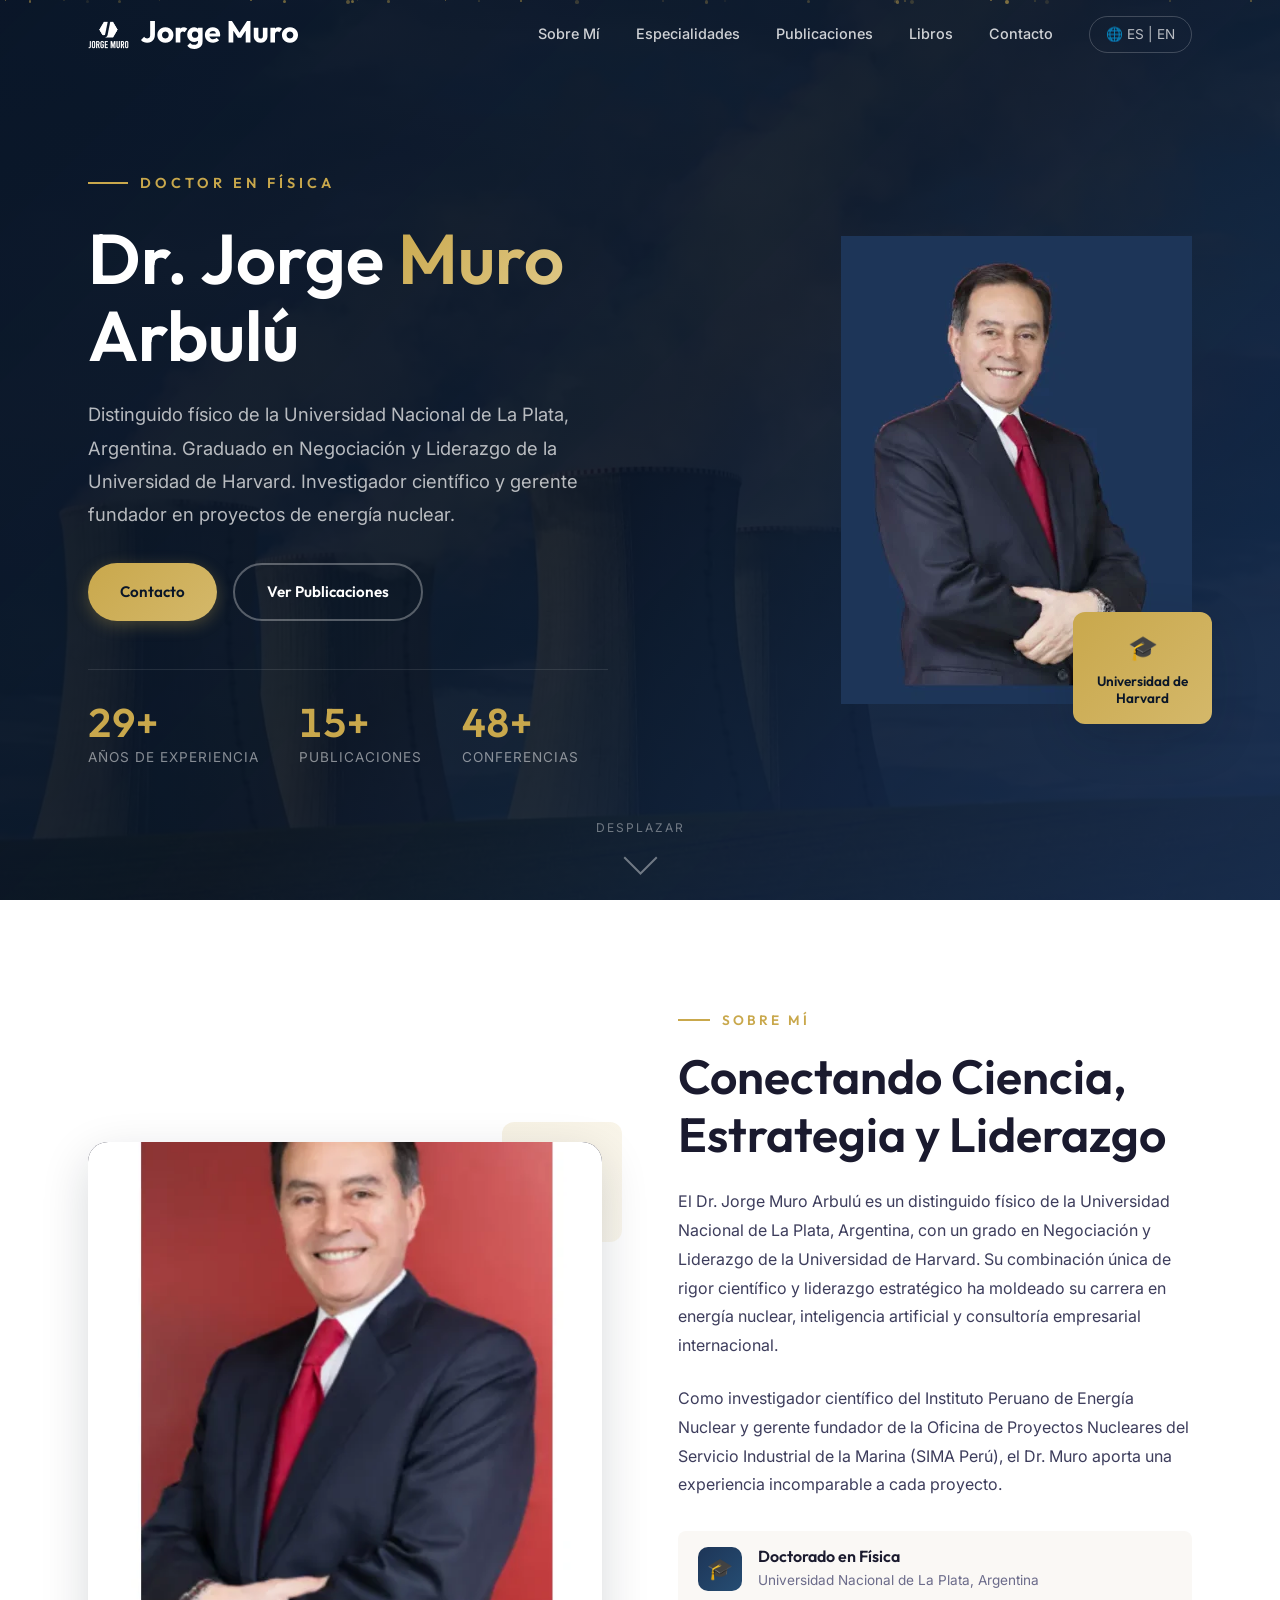
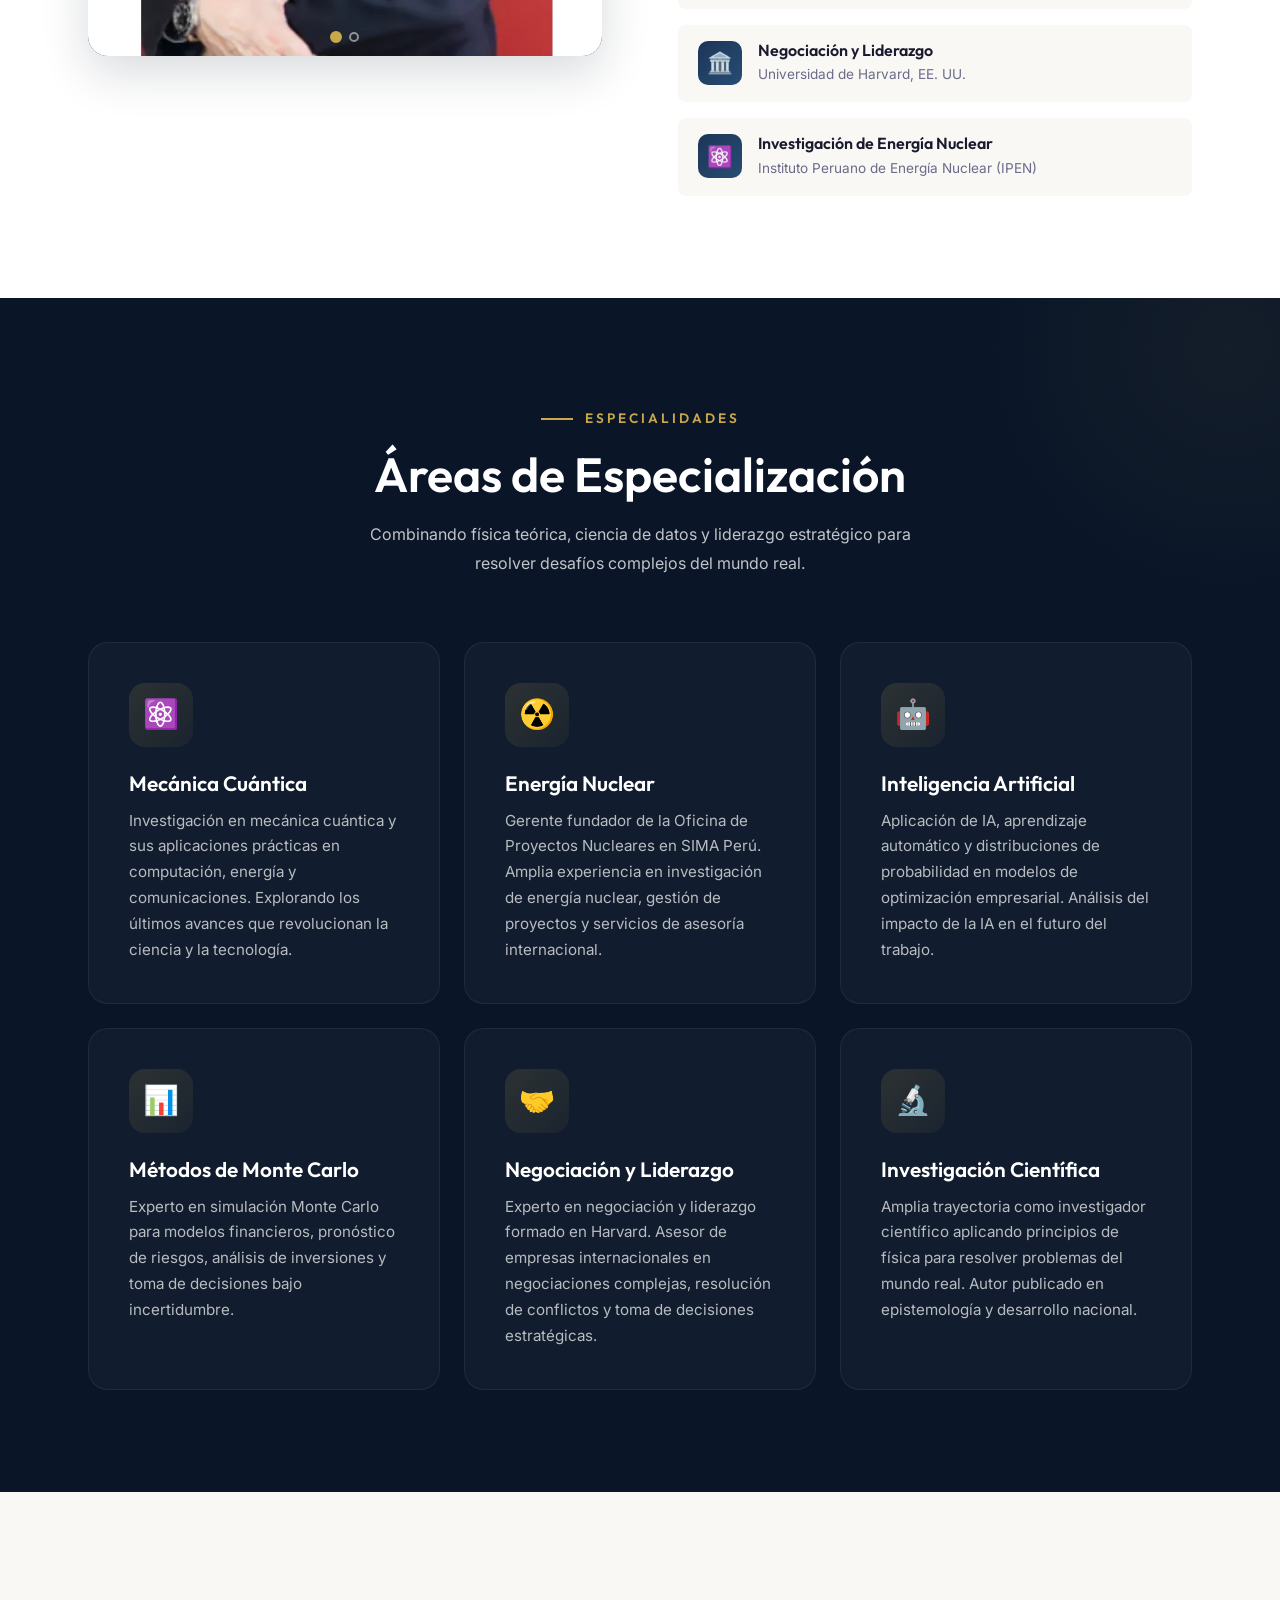
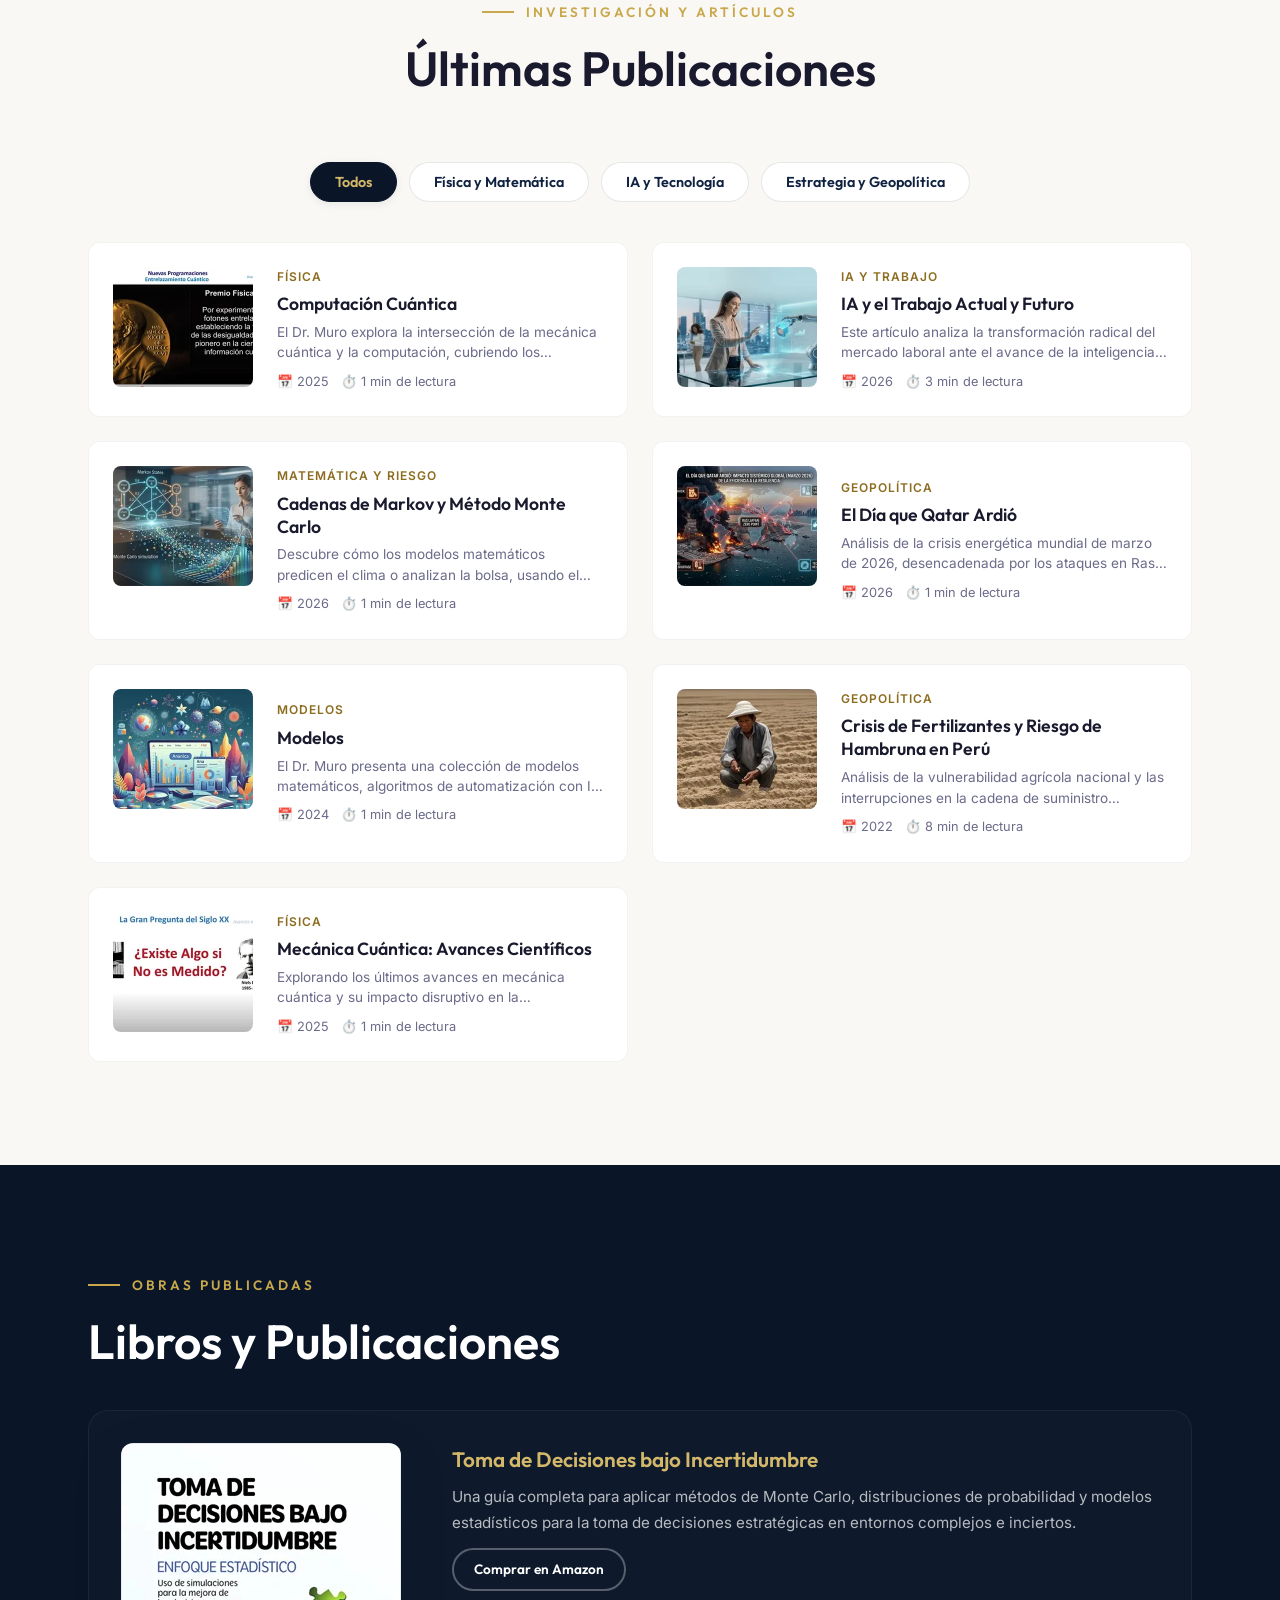
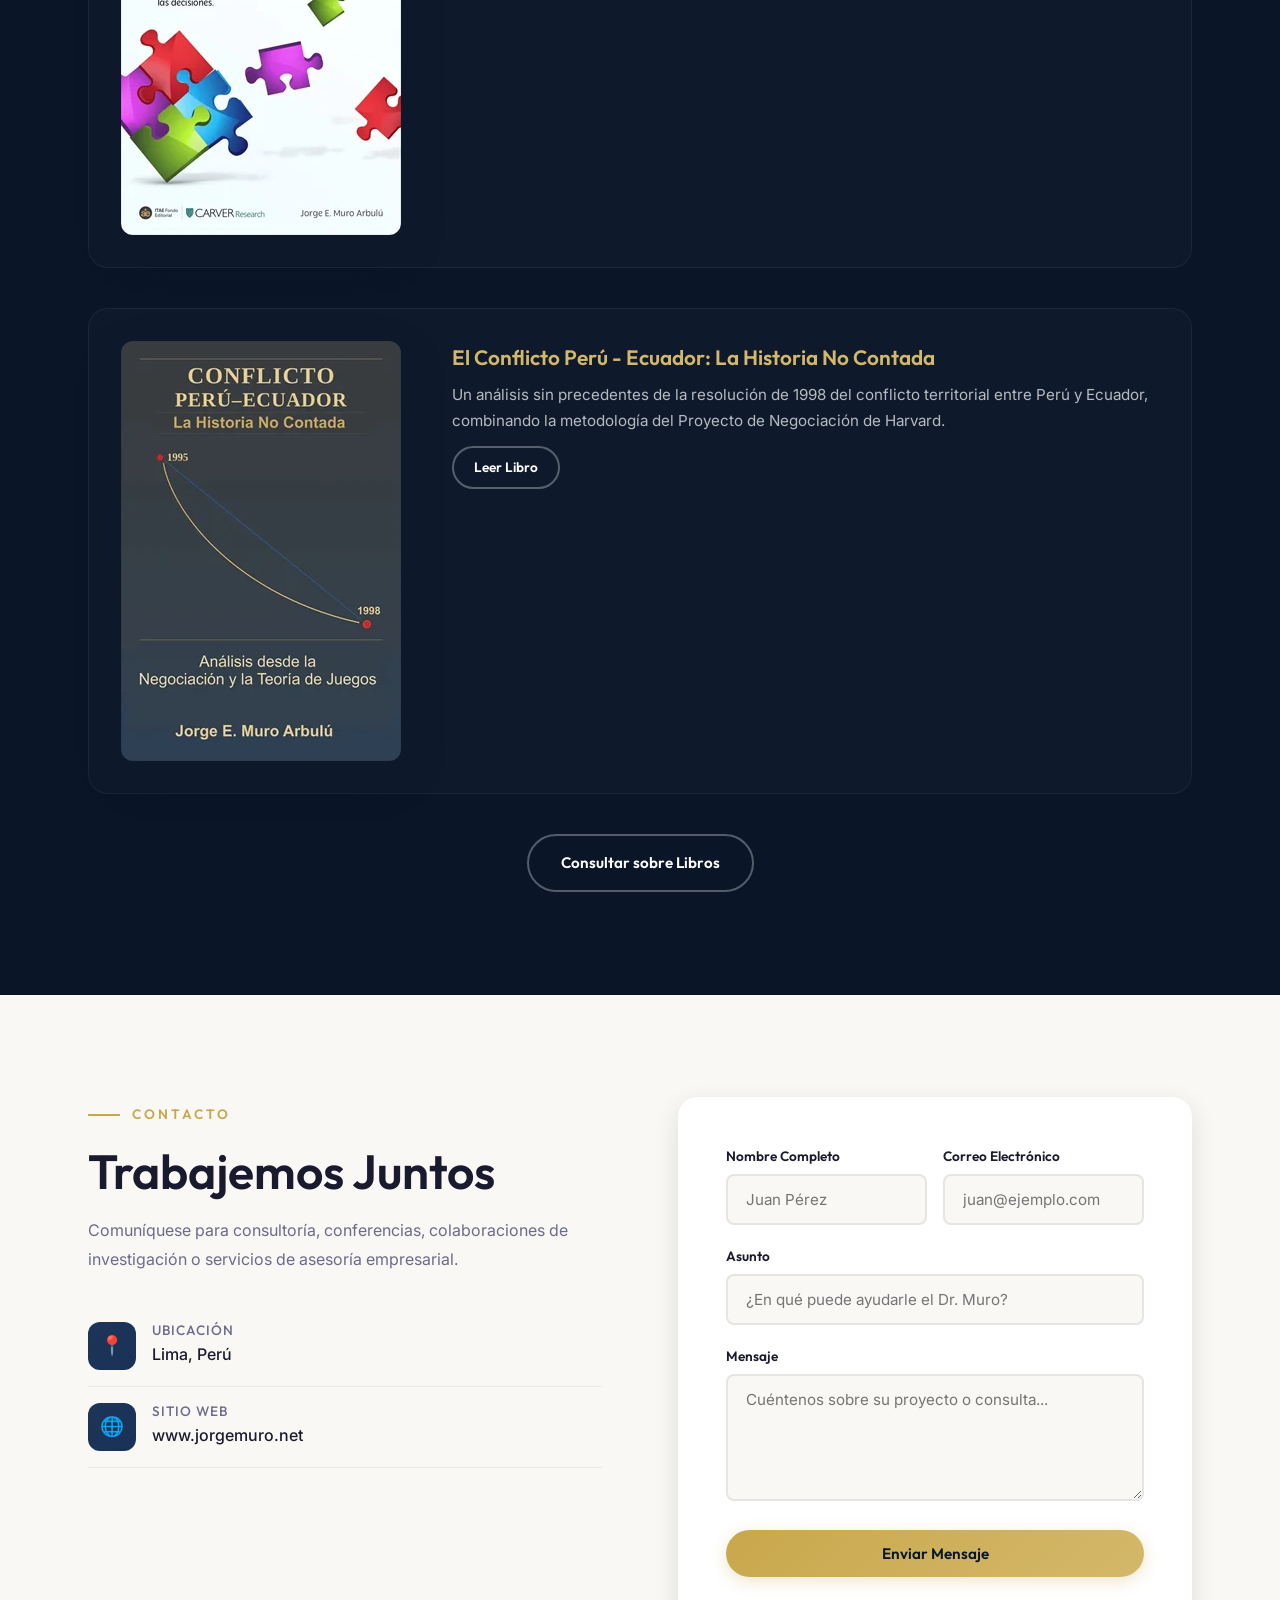
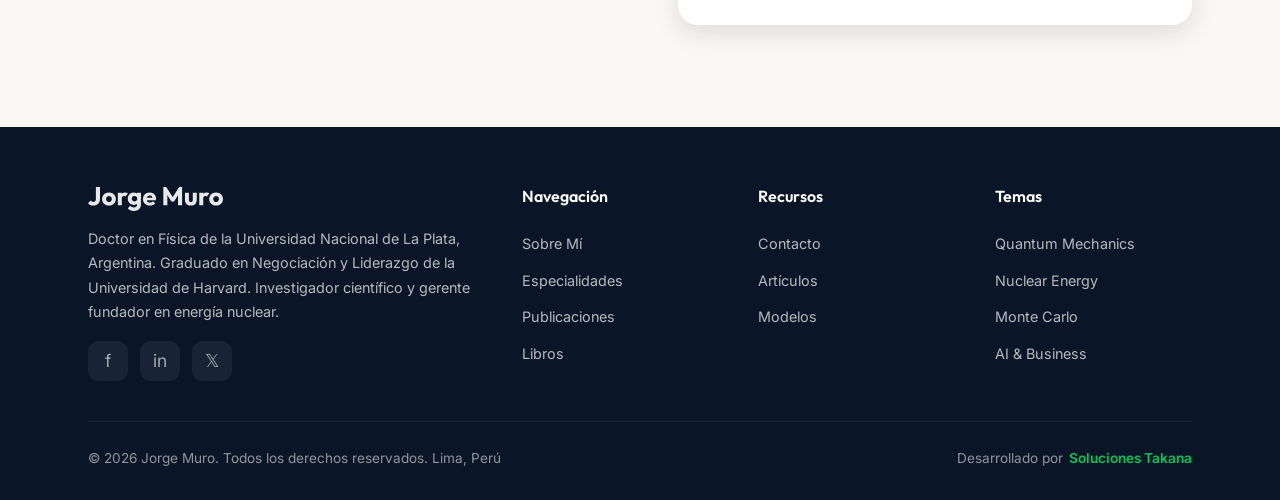
==== commit 1ba2d8a9: "refactor: make only Soluciones Takana text clickable in footer" ====
--- a/index.html
+++ b/index.html
@@ -1346,11 +1346,10 @@
       <div class="footer-bottom">
         <p data-i18n="footer_rights">© 2026 Jorge Muro. All rights reserved. Lima, Peru</p>
         <div class="footer-credit">
-          <a href="https://solucionestakana.space" target="_blank" rel="noopener noreferrer" class="footer-credit-link"
+          <span data-i18n="footer_design">Developed by</span>
+          <a href="https://solucionestakana.space" target="_blank" rel="noopener noreferrer" class="footer-credit-link brand-green"
             data-i18n-title="footer_design_title" data-i18n-aria="footer_design_aria"
-            title="Visitar sitio web de Soluciones Takana" aria-label="Enlace al sitio web de Soluciones Takana">
-            <span data-i18n="footer_design">Developed by Soluciones Takana</span>
-          </a>
+            title="Visitar sitio web de Soluciones Takana" aria-label="Enlace al sitio web de Soluciones Takana">Soluciones Takana</a>
         </div>
       </div>
     </div>
--- a/index.css
+++ b/index.css
@@ -1340,17 +1340,16 @@
   transform: scale(1.15);
 }
 
-.footer-credit-link {
+.footer-credit {
   display: inline-flex;
   align-items: center;
-  gap: 8px;
+  gap: 6px;
   color: rgba(255,255,255,0.55);
   font-size: 0.85rem;
-  transition: color 0.3s ease;
-}
-
-.footer-credit-link:hover {
-  color: var(--white);
+}
+
+.footer-credit-link {
+  text-decoration: none;
 }
 
 .brand-green {
@@ -1359,7 +1358,7 @@
   transition: color 0.3s ease, text-shadow 0.3s ease;
 }
 
-.footer-credit-link:hover .brand-green {
+.brand-green:hover {
   color: #00e676;
   text-shadow: 0 0 8px rgba(0, 230, 118, 0.5);
 }
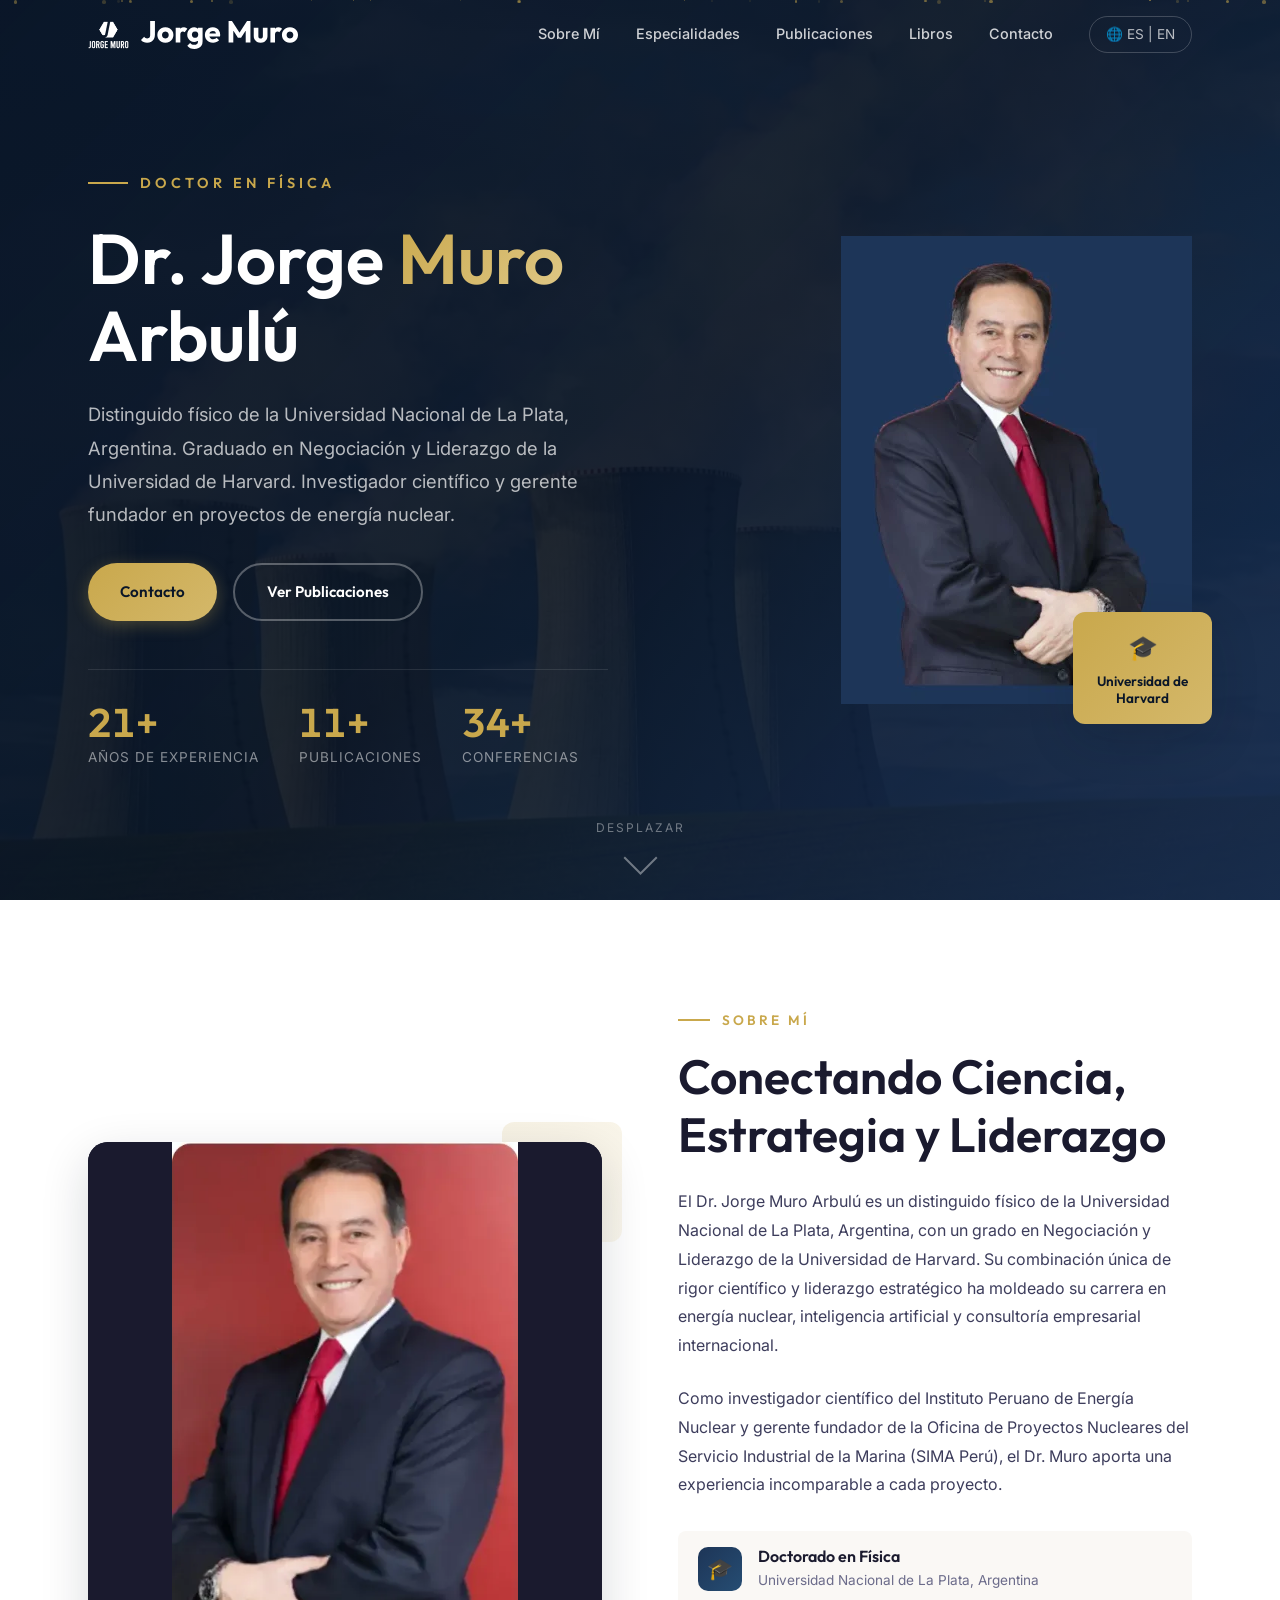
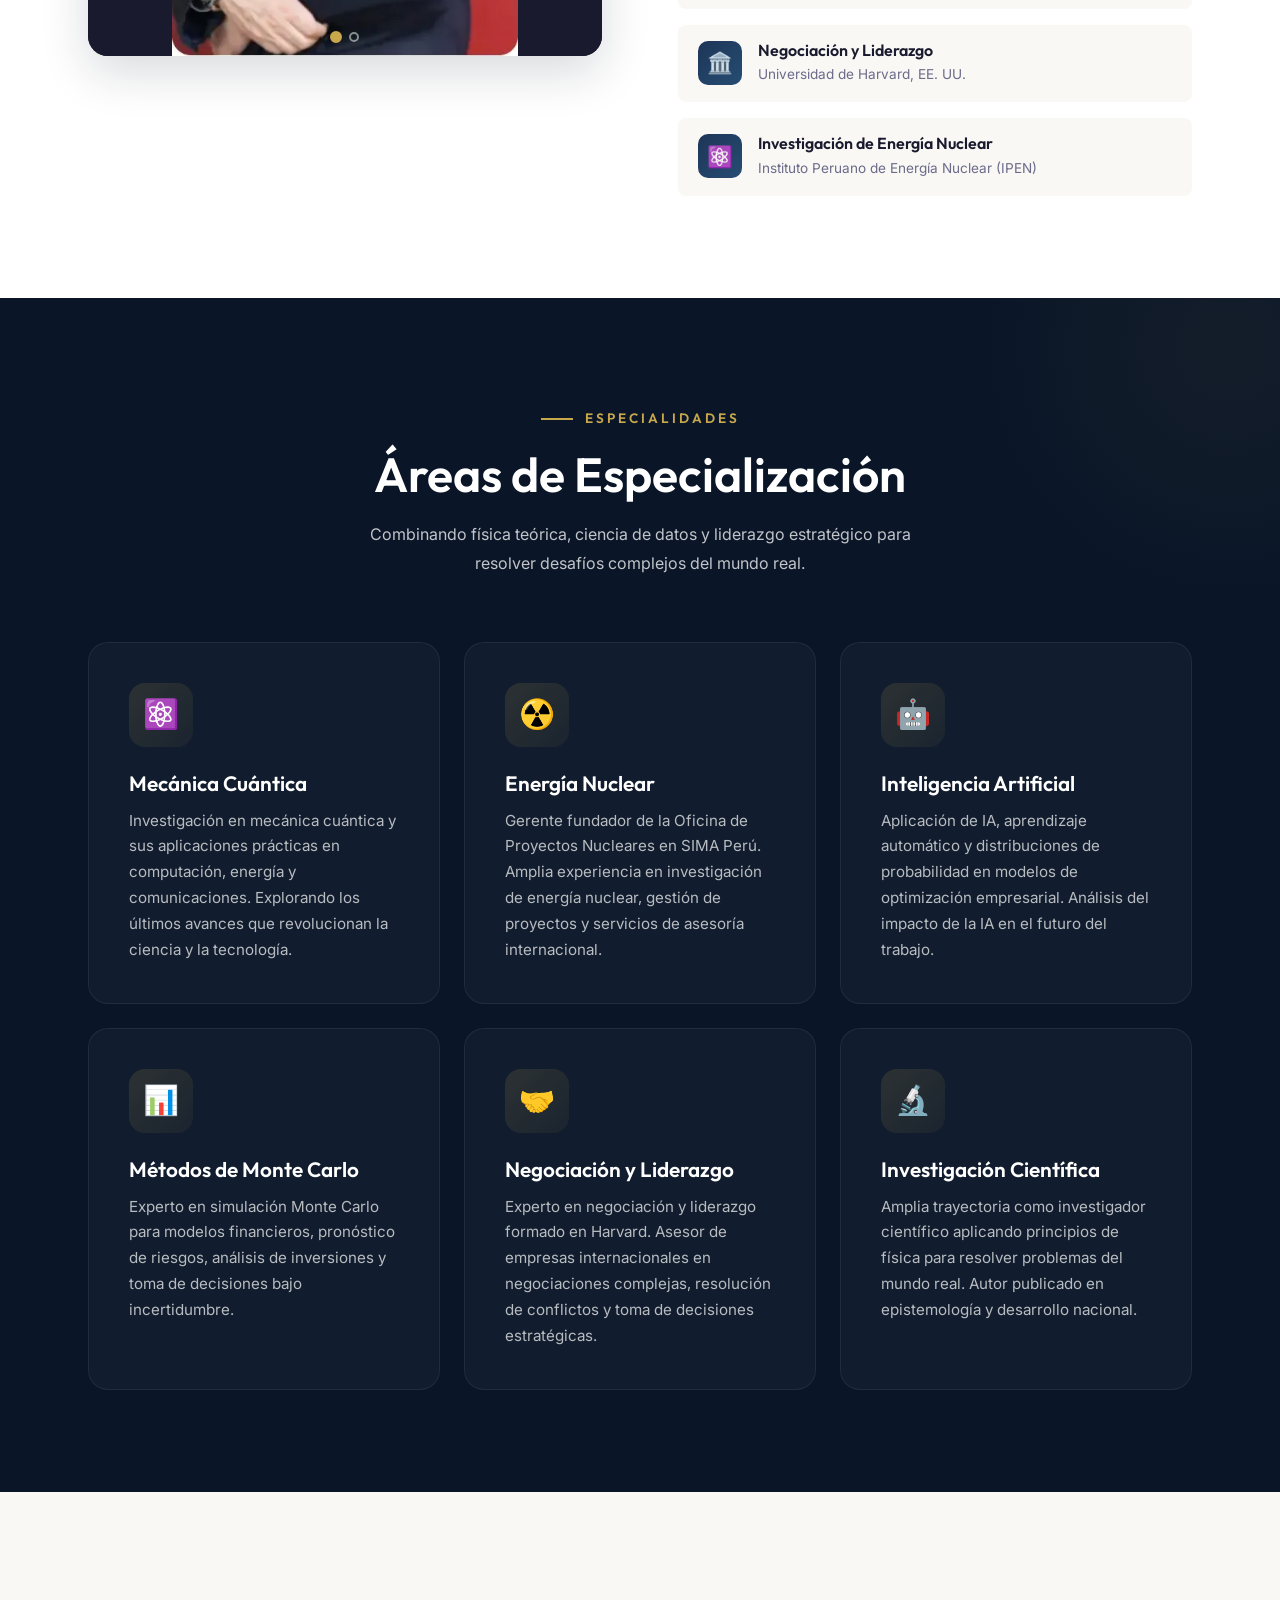
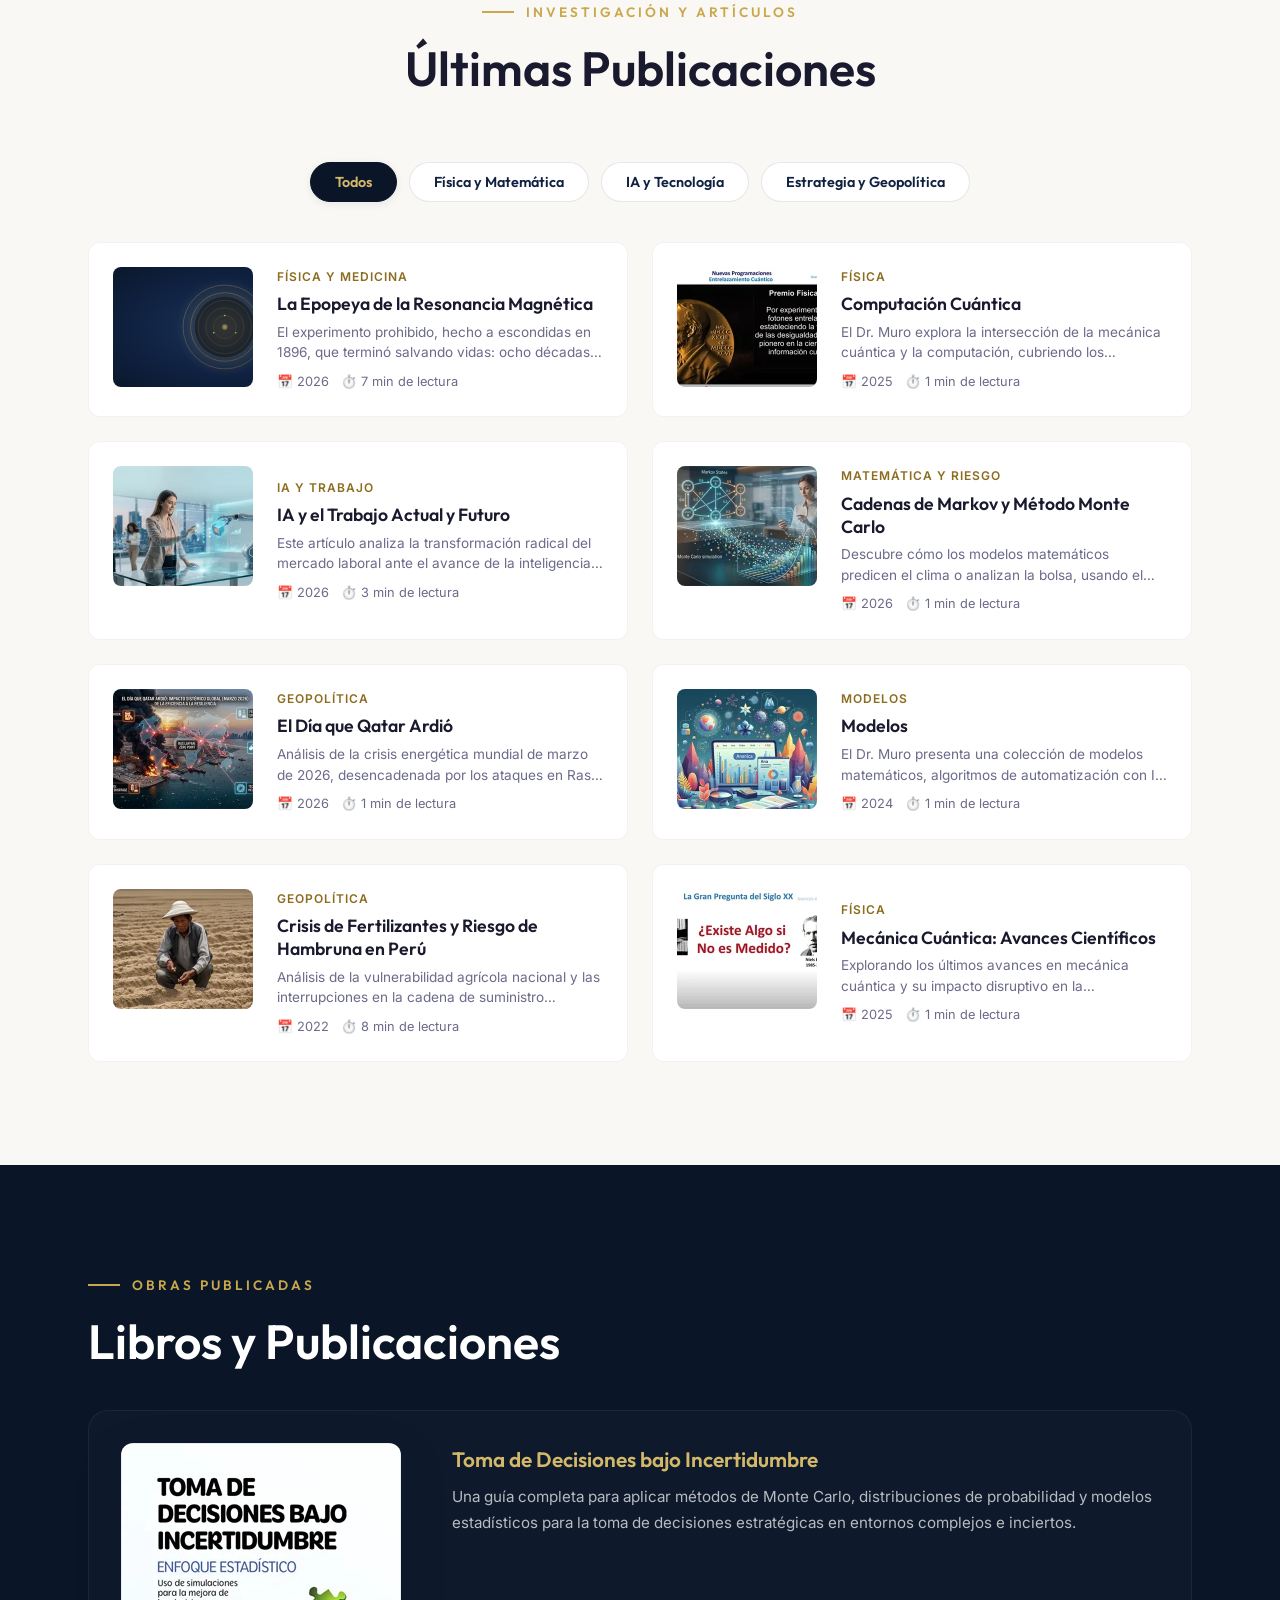
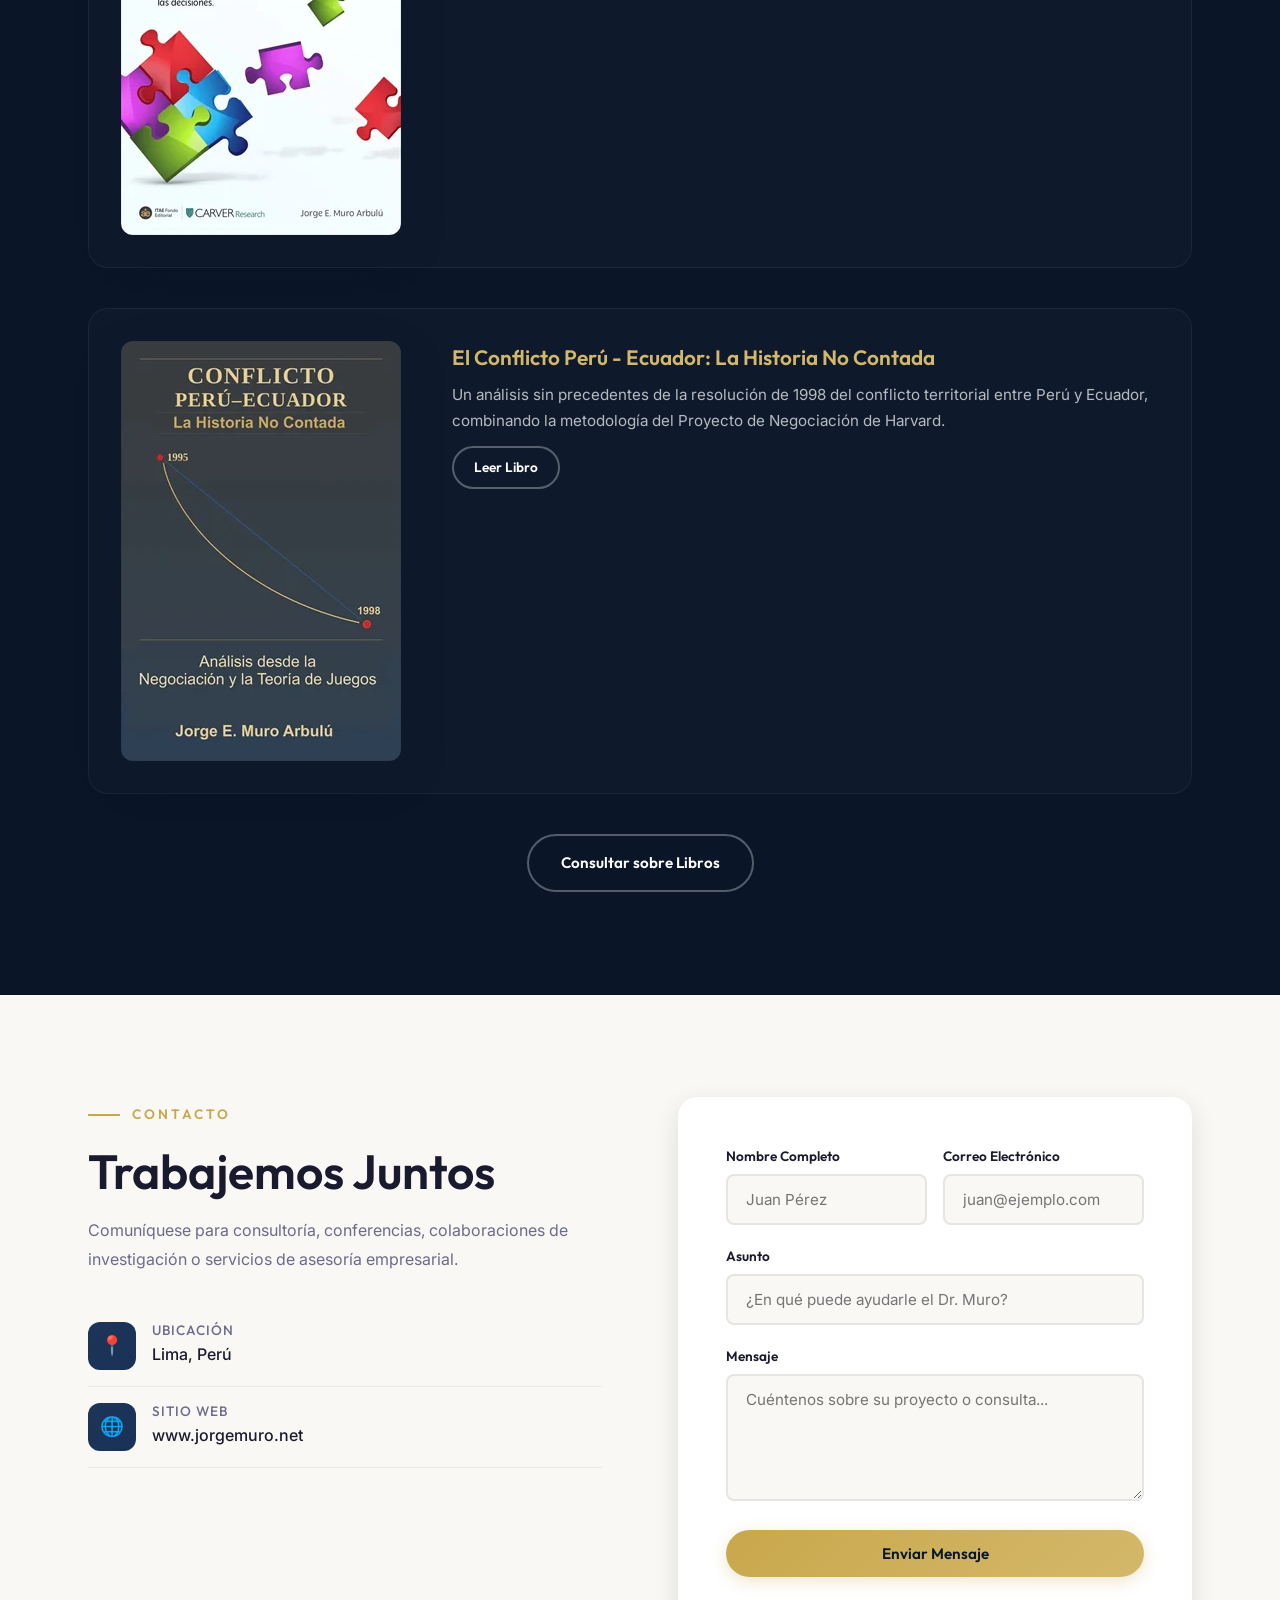
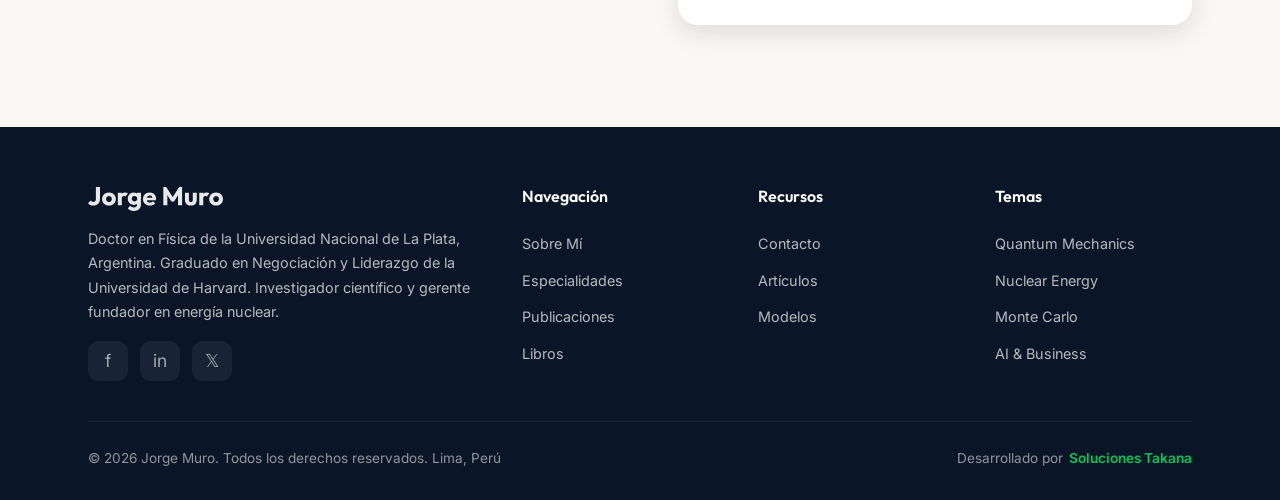
==== commit dc2c6189: "feat: add magnetic resonance article, update publications and sitemap" ====
--- a/index.html
+++ b/index.html
@@ -821,7 +821,6 @@
       "@type": "Person",
       "name": "Jorge Muro Arbulú"
     },
-    "url": "https://www.amazon.com/-/es/Jorge-Eduardo-Muro-Arbul%C3%BA-ebook/dp/B0BWFTJJ7G/",
     "bookFormat": "https://schema.org/EBook",
     "inLanguage": "es",
     "description": "Guía completa para aplicar métodos de Monte Carlo, distribuciones de probabilidad y modelos estadísticos para la toma de decisiones estratégicas."
@@ -1072,6 +1071,23 @@
           <noscript>
             <div class="pub-card-noscript-container"
               style="grid-column: span 2; display: flex; flex-direction: column; gap: 20px; width: 100%;">
+              <div class="pub-card"
+                style="display: flex; gap: 24px; padding: 24px; border-radius: var(--radius-md); background: var(--white); border: 1px solid rgba(0,0,0,0.05);">
+                <div class="pub-card-content">
+                  <span class="pub-card-tag"
+                    style="font-size: 0.75rem; font-weight: 600; text-transform: uppercase; letter-spacing: 1px; color: #8c6c1f; margin-bottom: 6px; display: block;">Physics
+                    & Medicine</span>
+                  <h3 class="pub-card-title"
+                    style="font-family: var(--font-heading); font-weight: 600; font-size: 1.1rem; color: var(--text-dark); margin-bottom: 6px; line-height: 1.3;">
+                    The Epic of Magnetic Resonance</h3>
+                  <p class="pub-card-desc" style="font-size: 0.85rem; color: var(--text-muted); line-height: 1.5;">The
+                    forbidden experiment, carried out in secret in 1896, that ended up saving lives — how eight decades
+                    of curiosity-driven physics produced the MRI.</p>
+                  <a href="articulos/resonancia-magnetica.html"
+                    style="font-size: 0.85rem; color: #8c6c1f; font-weight: 600; margin-top: 10px; display: inline-block; text-decoration: none;">📄
+                    Ver artículo en la web</a>
+                </div>
+              </div>
               <div class="pub-card"
                 style="display: flex; gap: 24px; padding: 24px; border-radius: var(--radius-md); background: var(--white); border: 1px solid rgba(0,0,0,0.05);">
                 <div class="pub-card-content">
@@ -1196,10 +1212,6 @@
             <p data-i18n="book1_desc">A comprehensive guide to applying Monte Carlo methods, probability distributions,
               and statistical models for strategic decision-making in complex, uncertain environments. Essential reading
               for managers, engineers, and researchers.</p>
-            <a href="https://www.amazon.com/-/es/Jorge-Eduardo-Muro-Arbul%C3%BA-ebook/dp/B0BWFTJJ7G/ref=sr_1_1?sr=8-1"
-              target="_blank" rel="noopener noreferrer" class="btn btn-secondary btn-sm"
-              style="margin-top: 0.75rem; text-decoration: none;" data-i18n="book1_cta" data-i18n-href="book1_link">Buy
-              on Amazon</a>
           </div>
         </div>
 
--- a/index.css
+++ b/index.css
@@ -681,8 +681,9 @@
   display: block;
   width: 100%;
   height: 100%;
-  object-fit: cover;
+  object-fit: contain;
   object-position: center;
+  background: #1a1a2e;
 }
 
 /* Carousel Navigation Buttons */
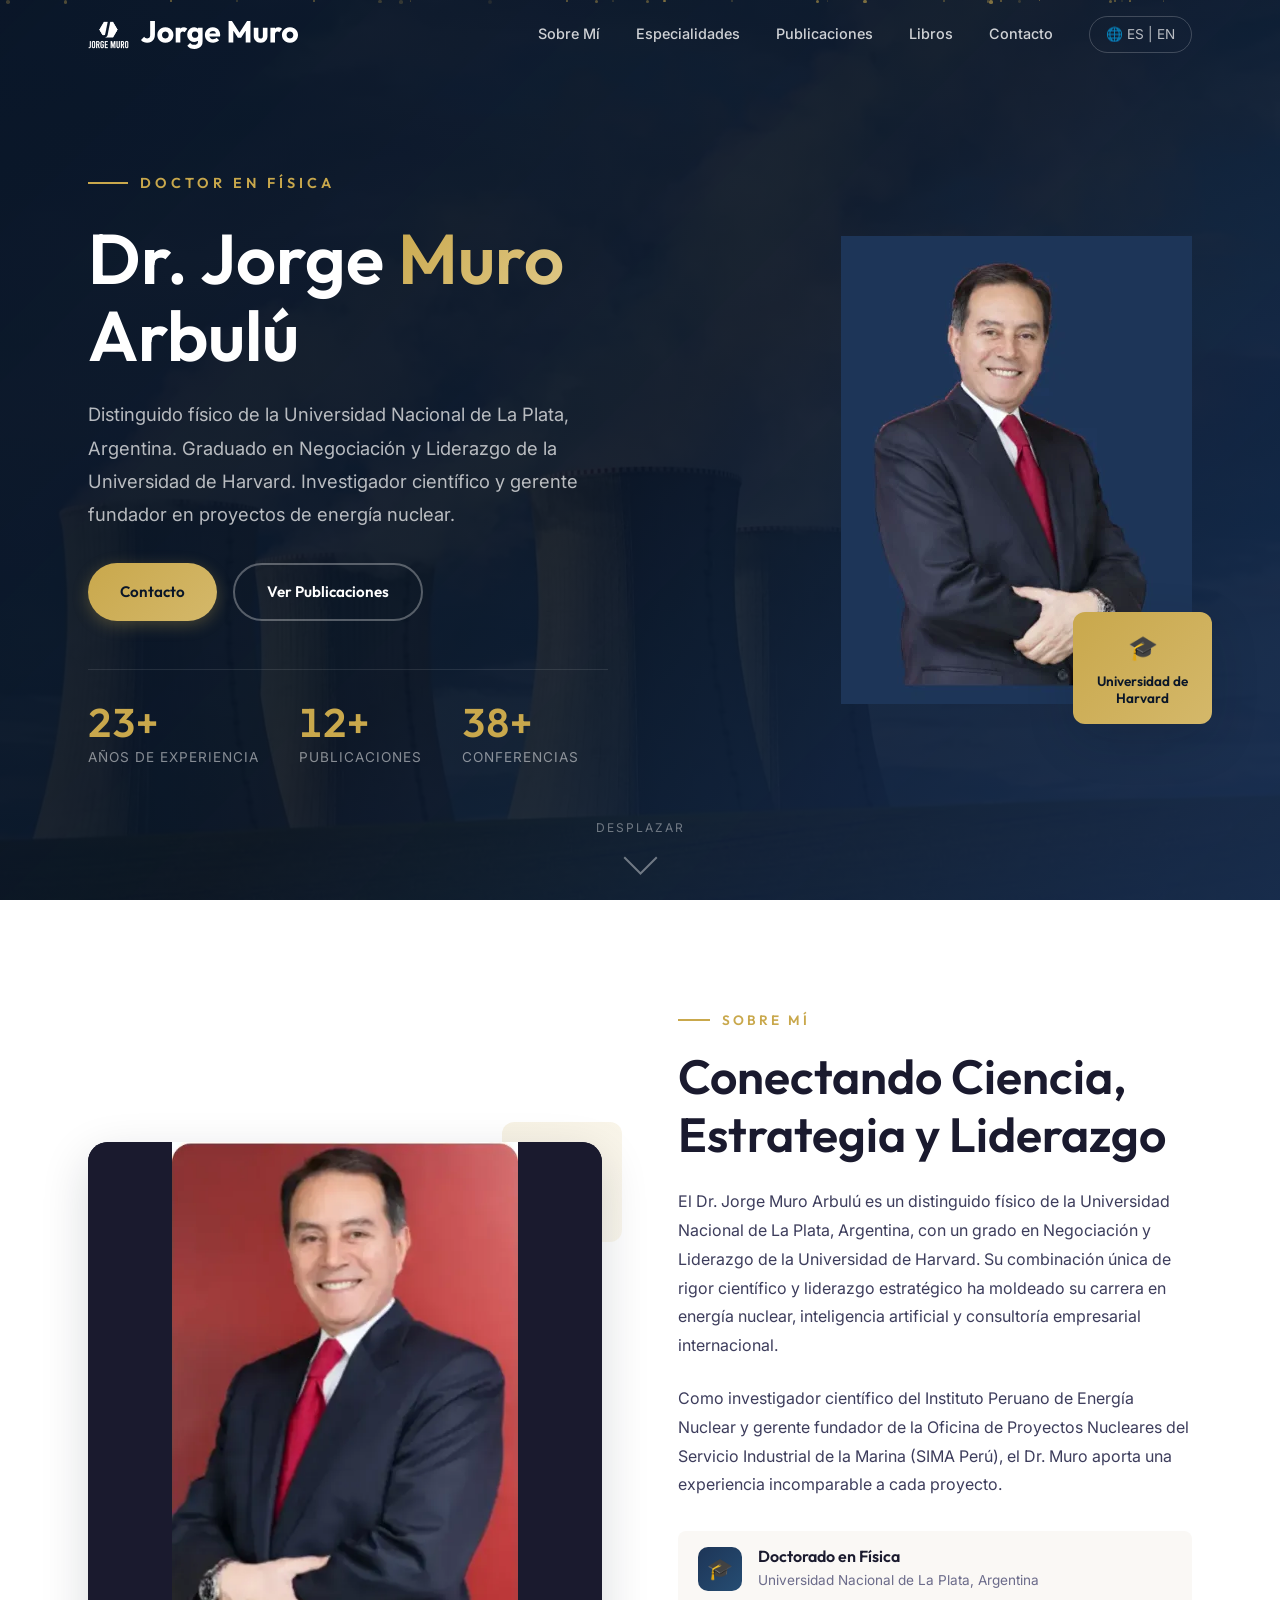
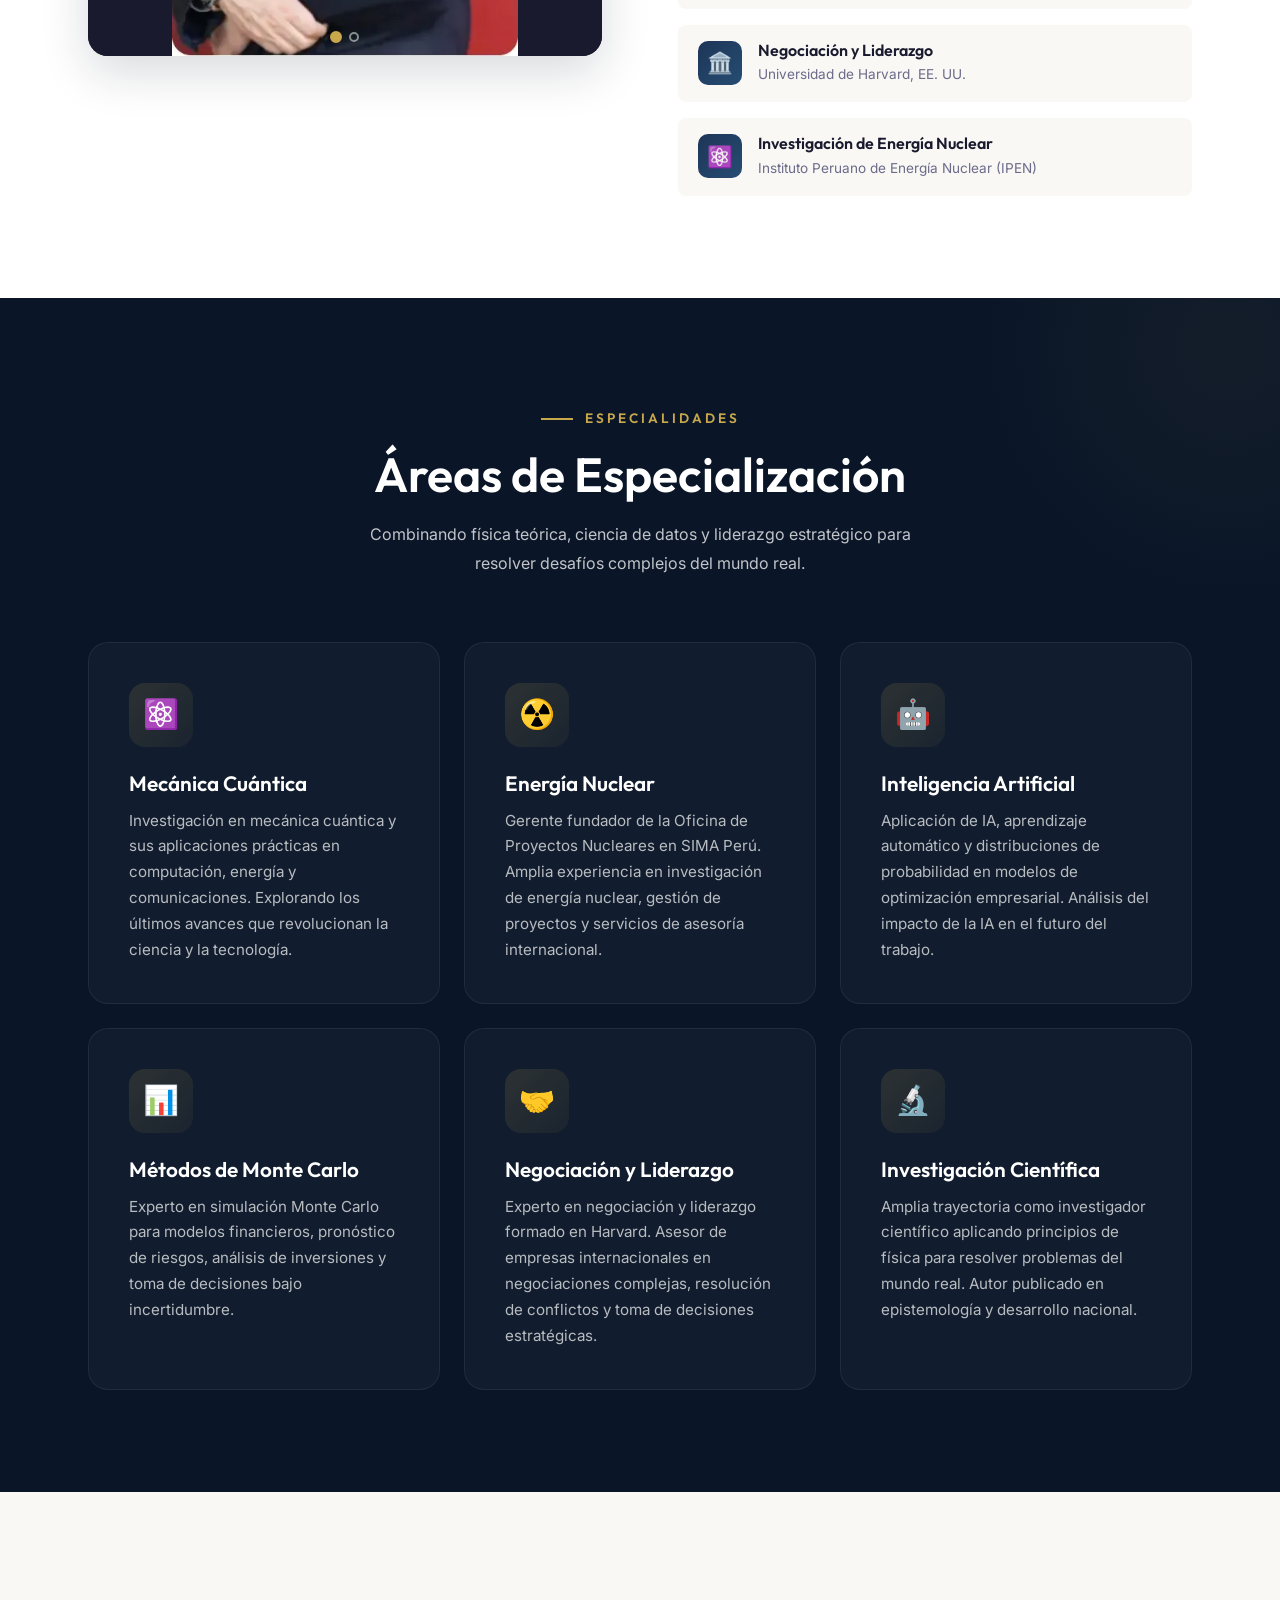
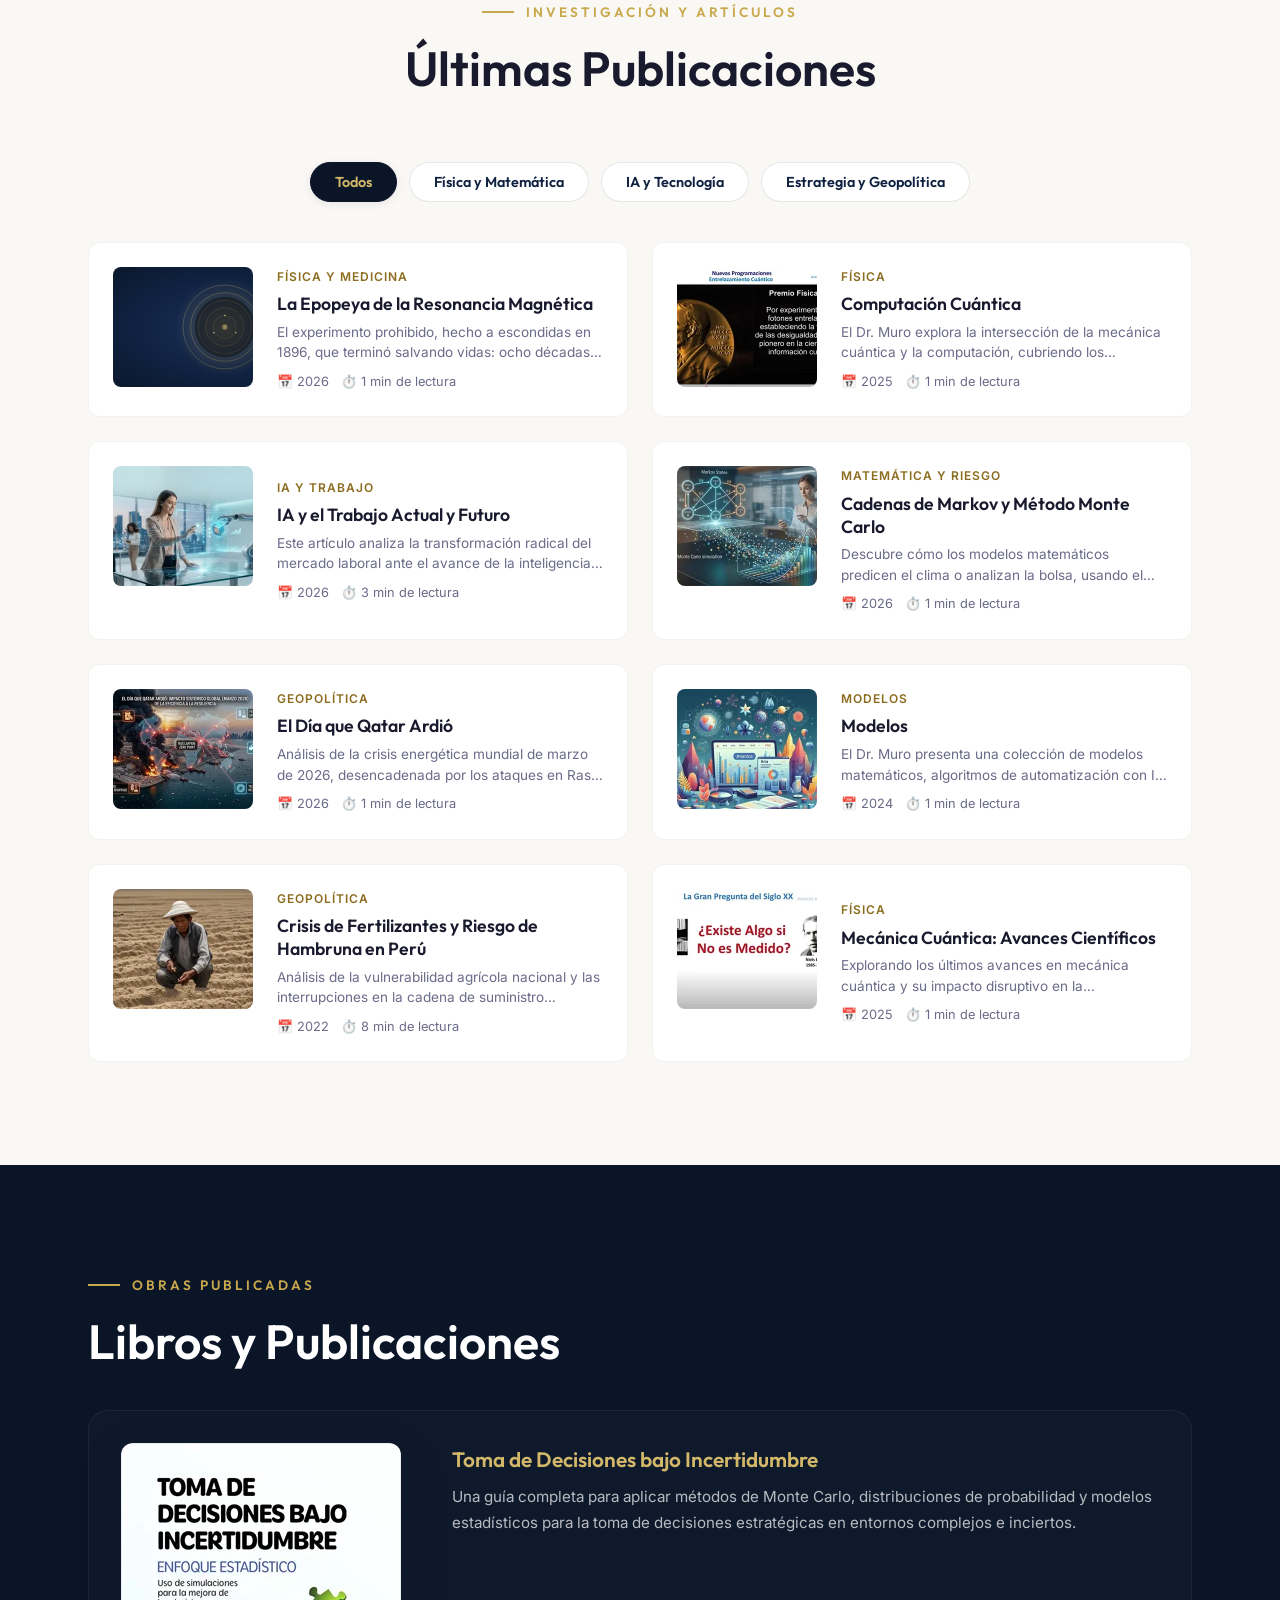
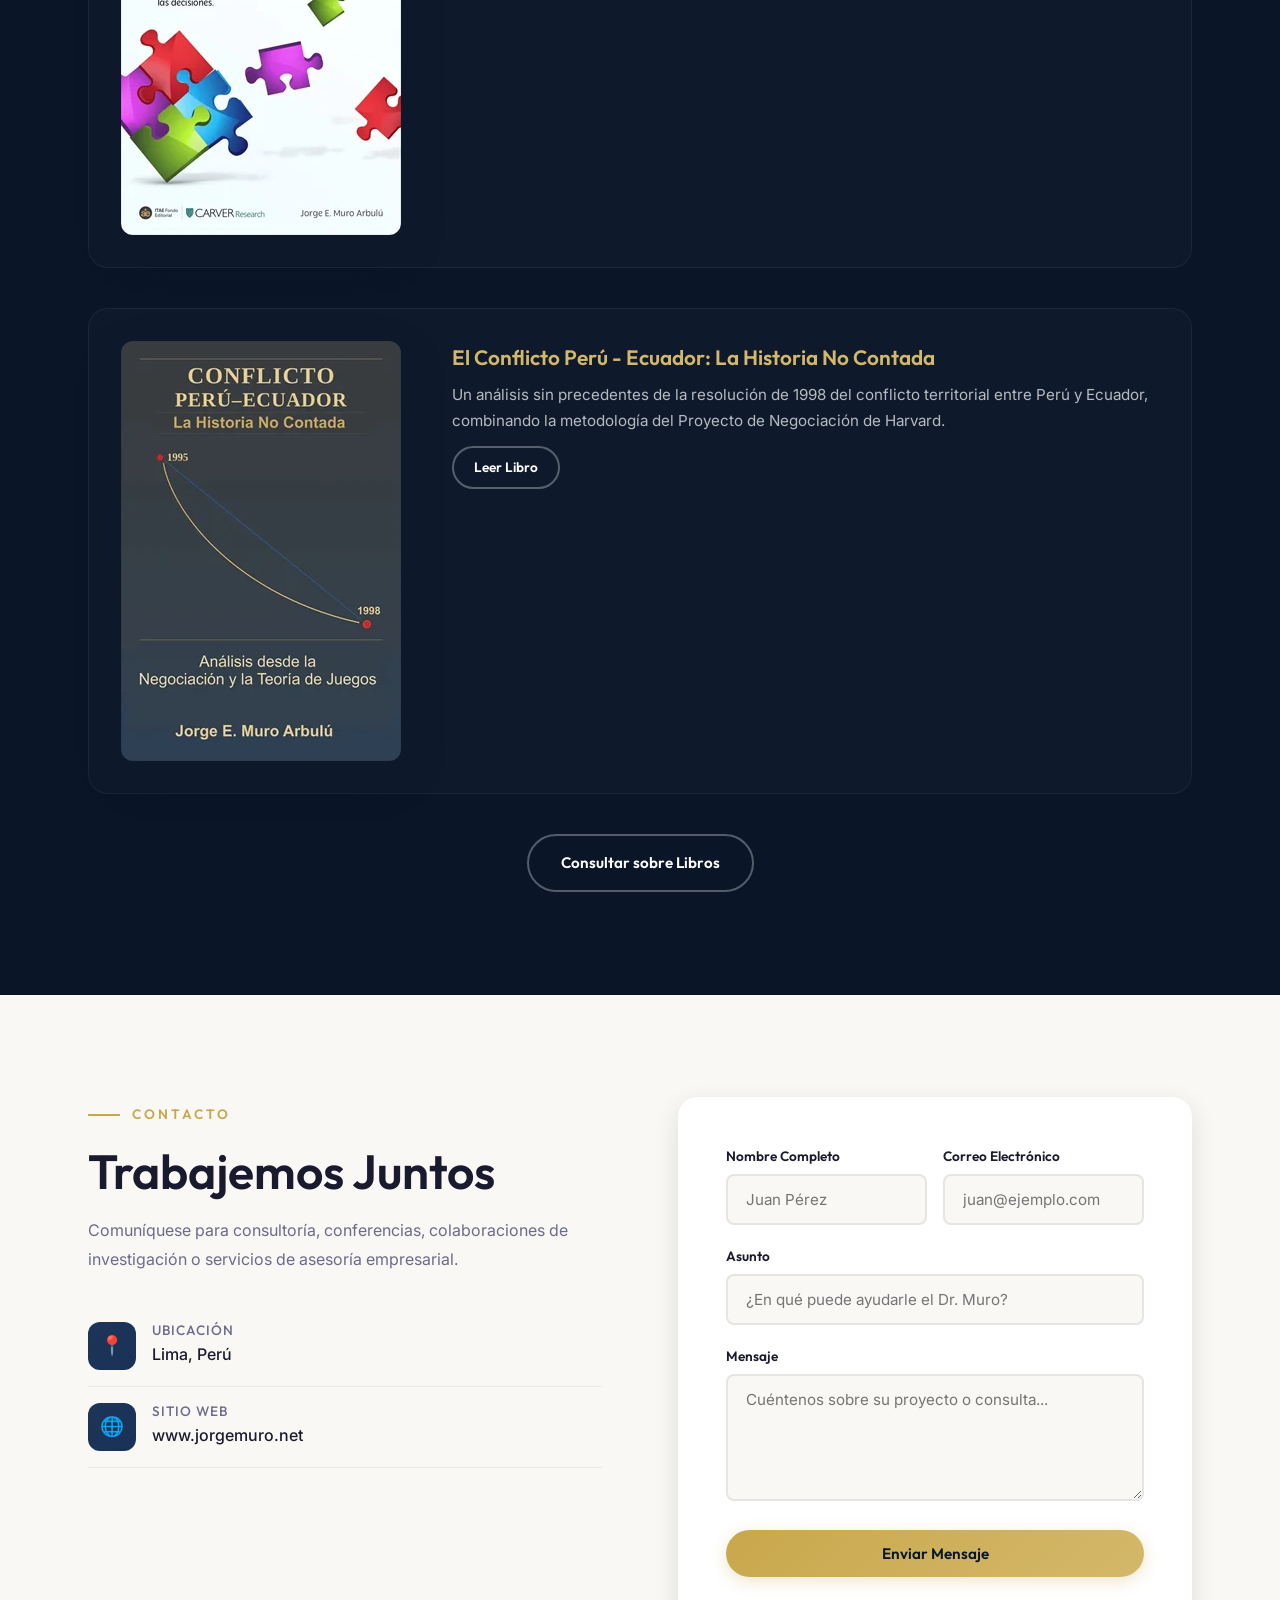
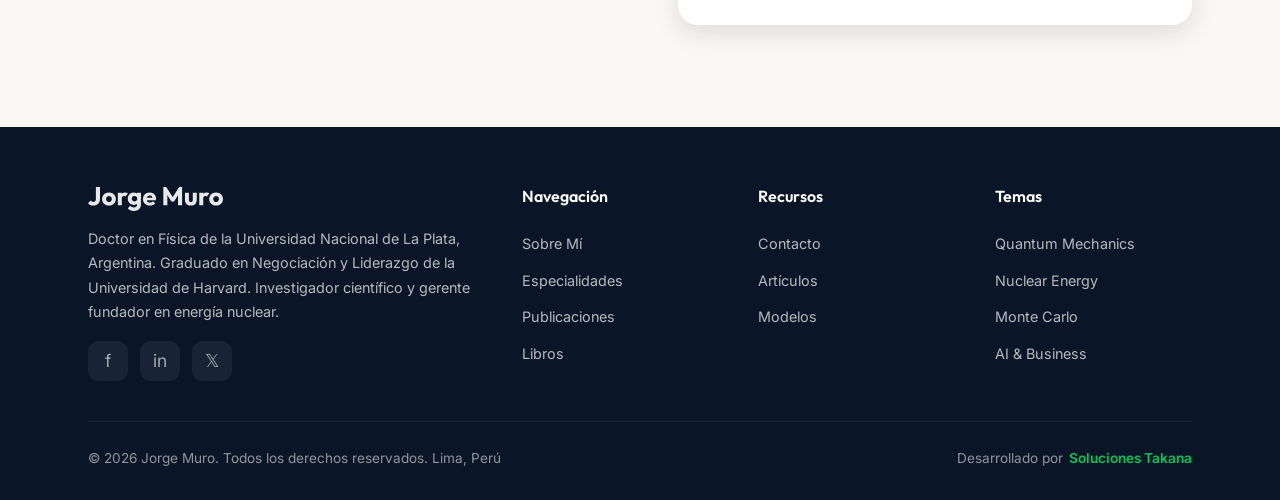
==== commit 584b631c: "fix: cache-bust script.min.js with query string to sidestep Cloudflare edge cache The immutable, no-" ====
--- a/index.html
+++ b/index.html
@@ -1380,7 +1380,7 @@
   </div>
 
   <!-- ====== JAVASCRIPT ====== -->
-  <script src="script.min.js" defer></script>
+  <script src="script.min.js?v=2" defer></script>
 </body>
 
 </html>
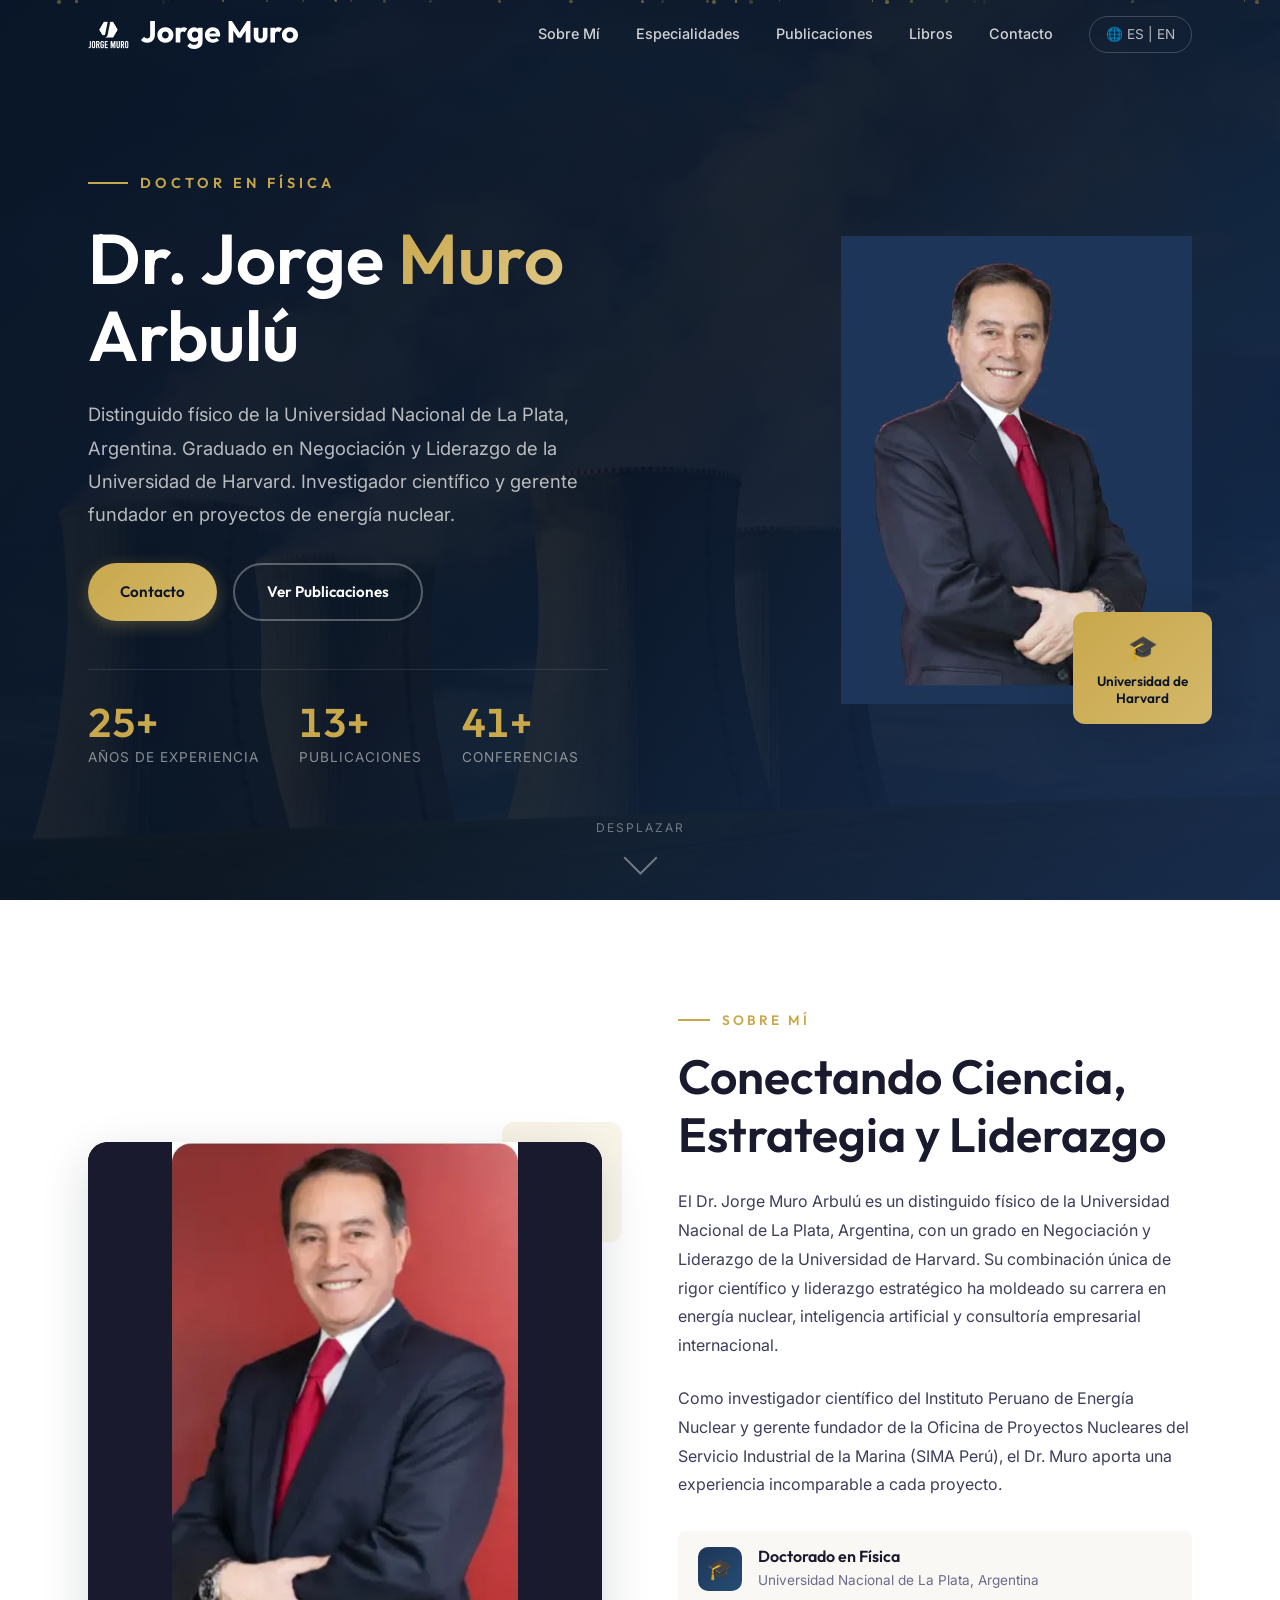
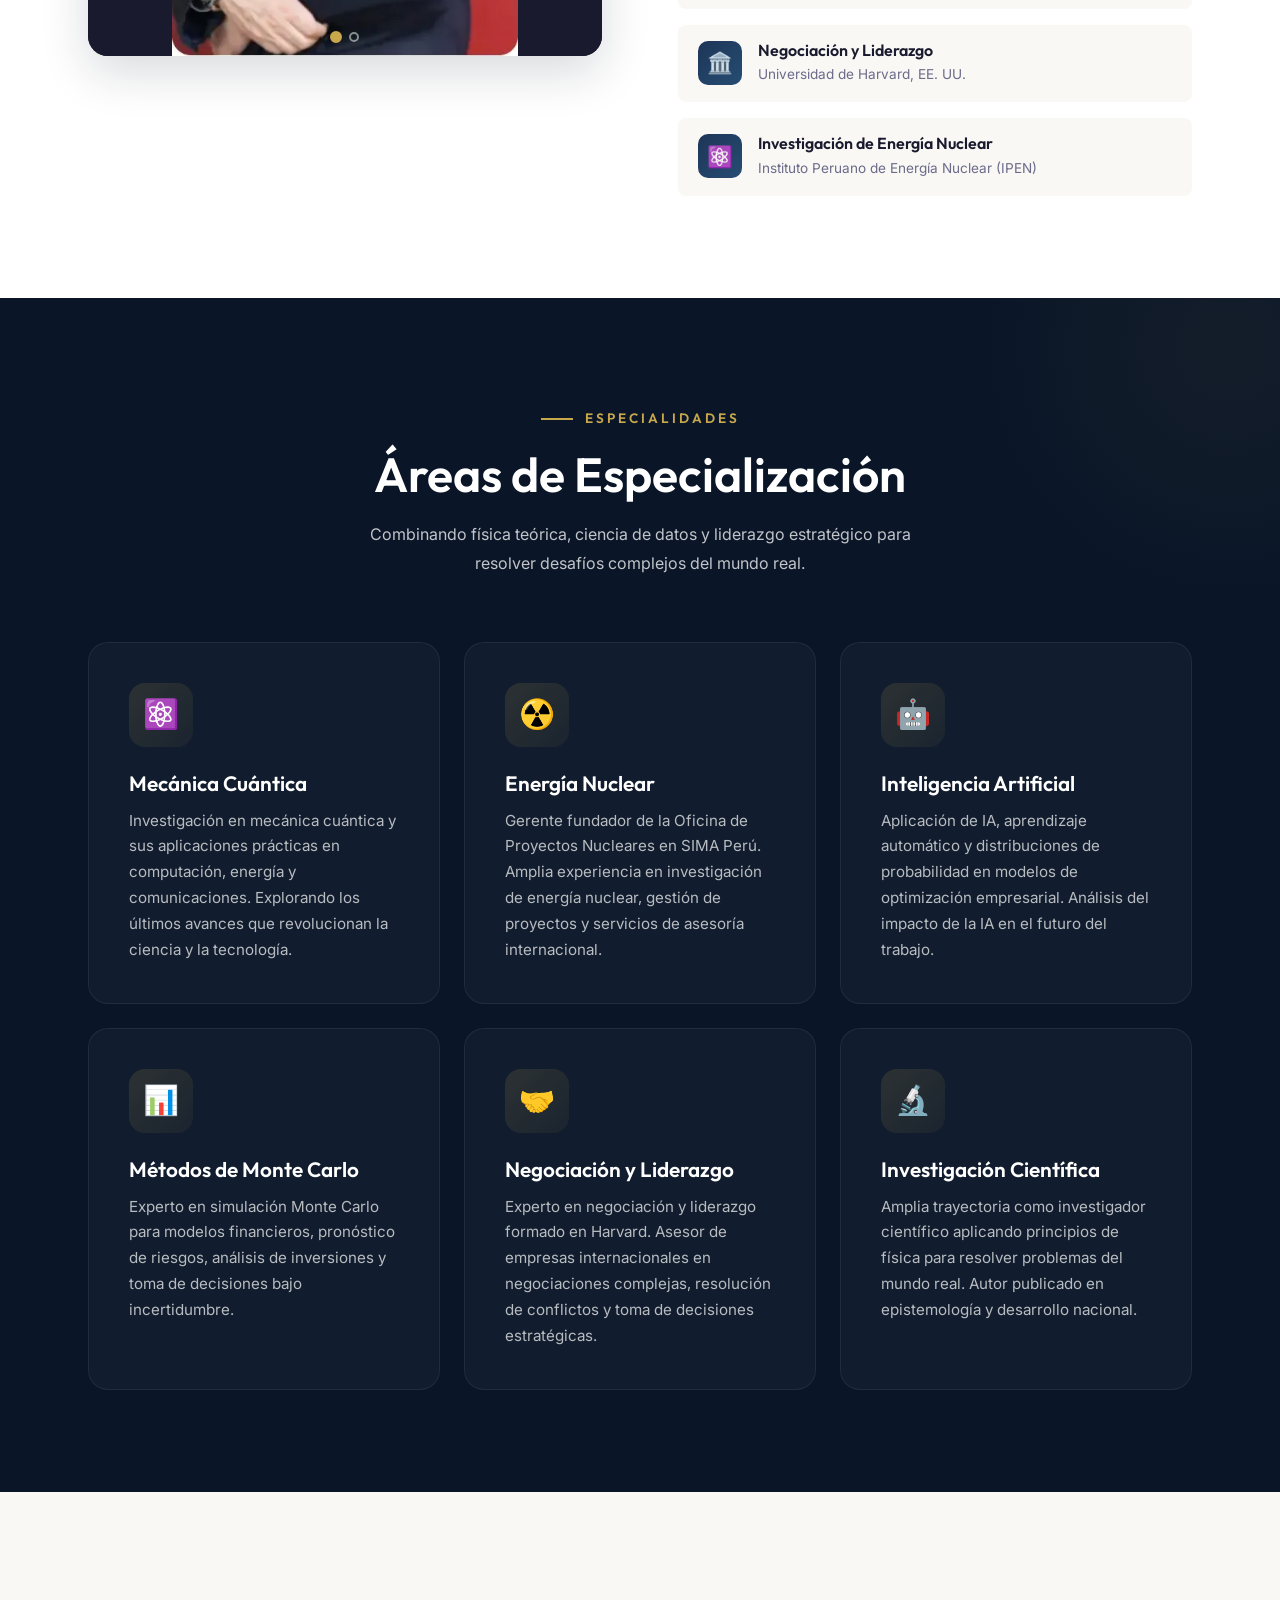
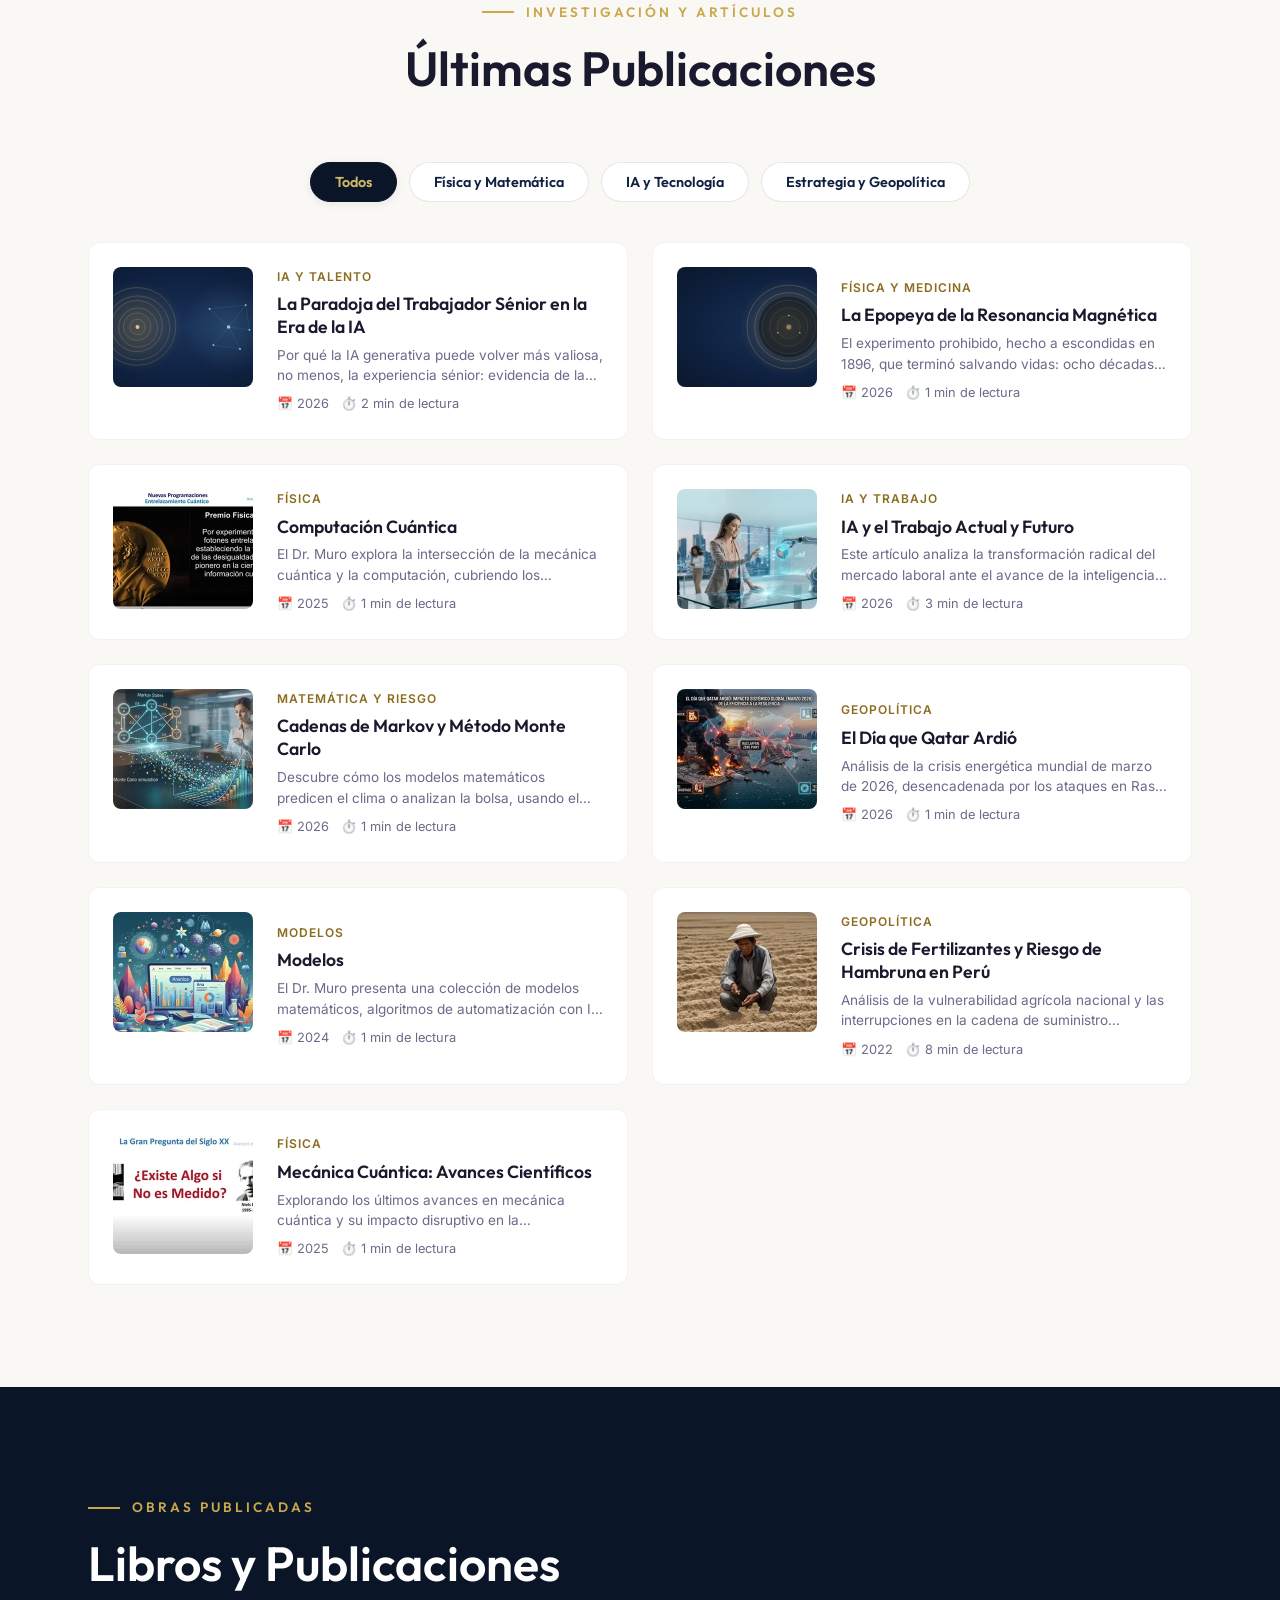
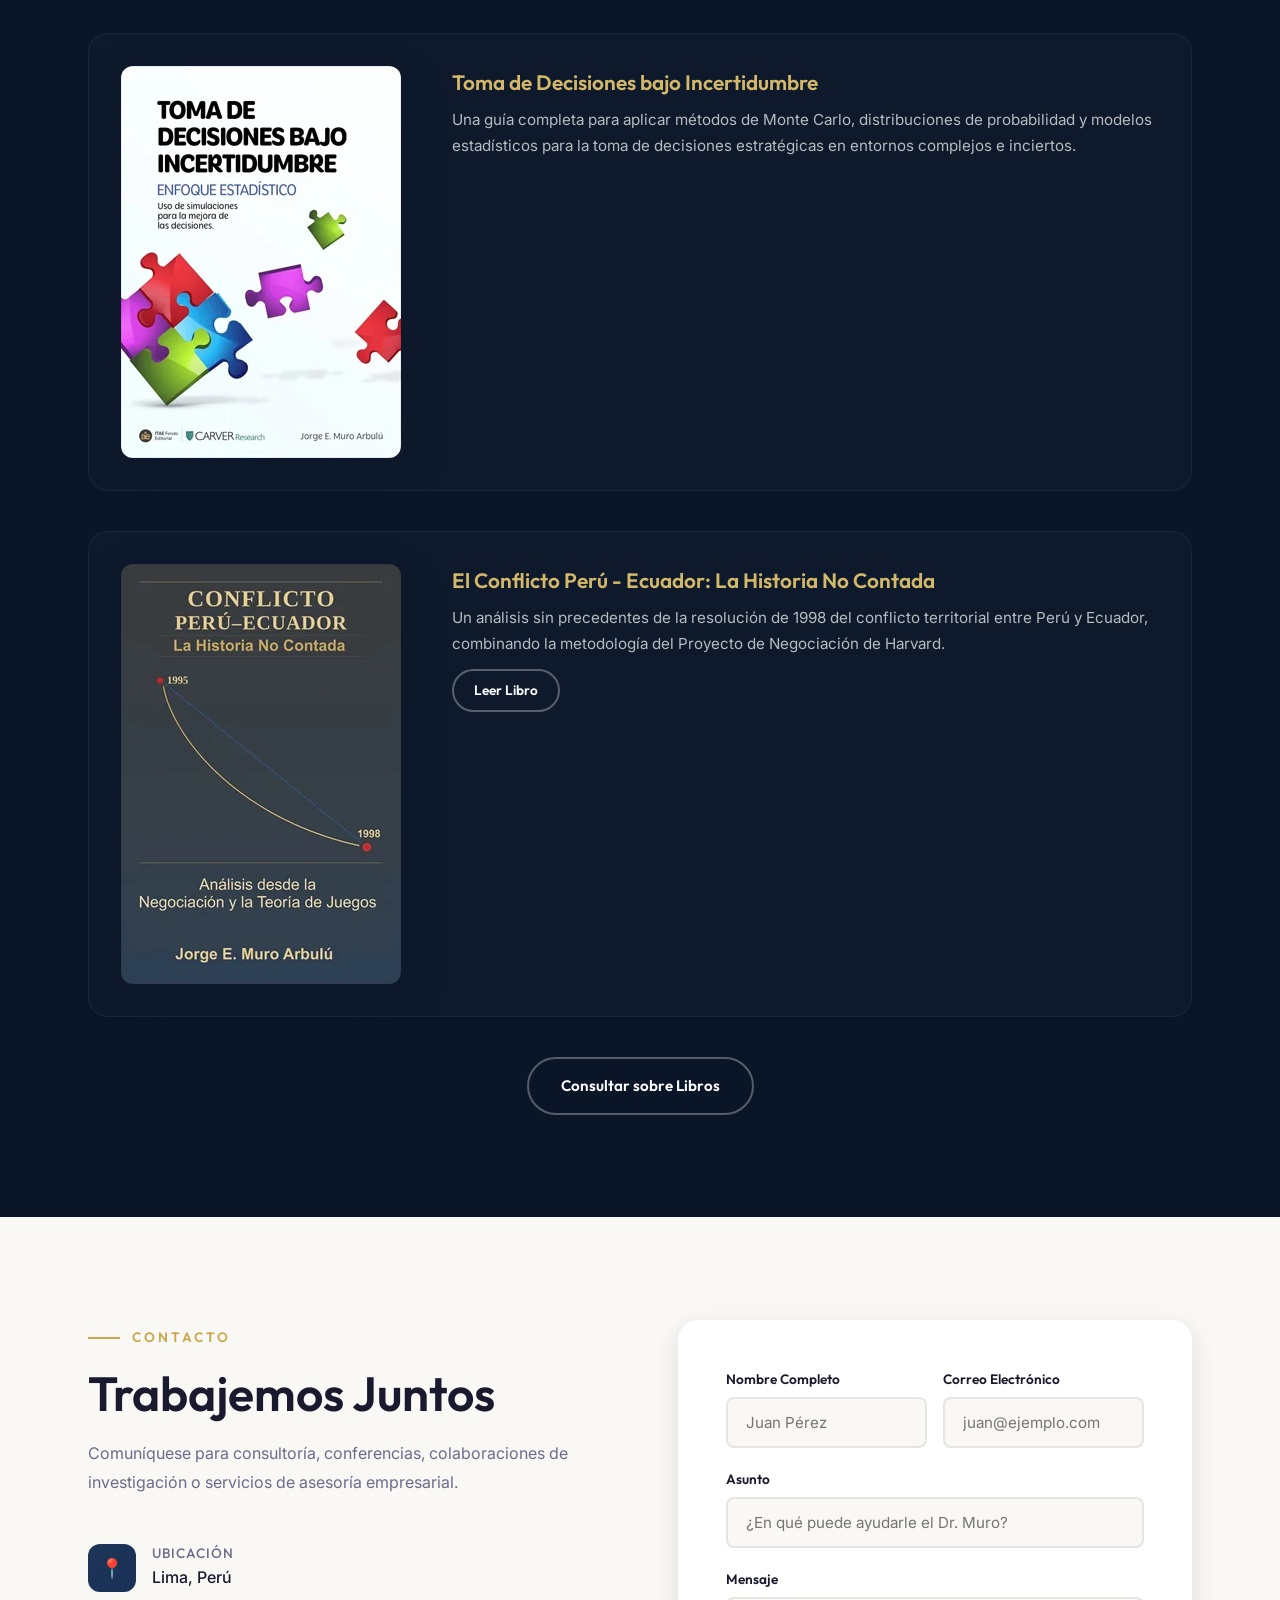
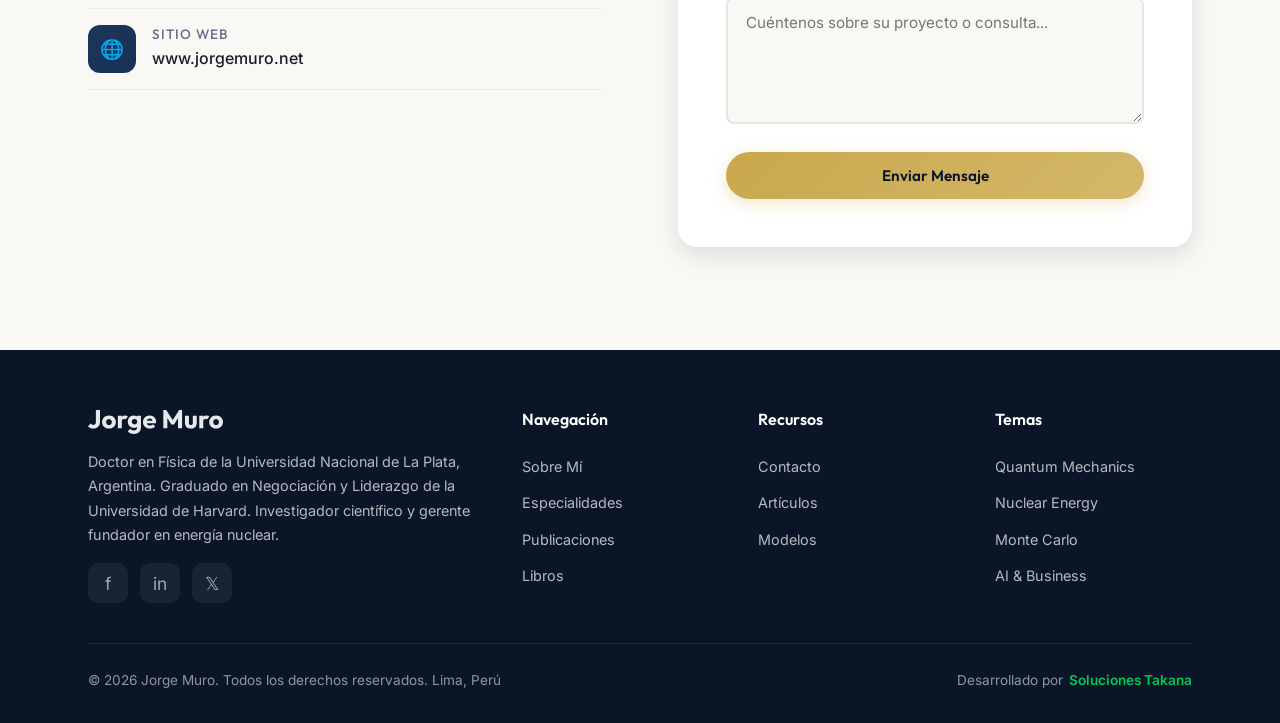
==== commit d92c2caf: "feat: add "Senior Worker's Paradox in the Age of AI" article New publication summarizing Dr. Muro's " ====
--- a/index.html
+++ b/index.html
@@ -1071,6 +1071,23 @@
           <noscript>
             <div class="pub-card-noscript-container"
               style="grid-column: span 2; display: flex; flex-direction: column; gap: 20px; width: 100%;">
+              <div class="pub-card"
+                style="display: flex; gap: 24px; padding: 24px; border-radius: var(--radius-md); background: var(--white); border: 1px solid rgba(0,0,0,0.05);">
+                <div class="pub-card-content">
+                  <span class="pub-card-tag"
+                    style="font-size: 0.75rem; font-weight: 600; text-transform: uppercase; letter-spacing: 1px; color: #8c6c1f; margin-bottom: 6px; display: block;">AI
+                    & Talent</span>
+                  <h3 class="pub-card-title"
+                    style="font-family: var(--font-heading); font-weight: 600; font-size: 1.1rem; color: var(--text-dark); margin-bottom: 6px; line-height: 1.3;">
+                    The Senior Worker's Paradox in the Age of AI</h3>
+                  <p class="pub-card-desc" style="font-size: 0.85rem; color: var(--text-muted); line-height: 1.5;">Why
+                    generative AI can make senior experience more valuable, not less — a look at OECD evidence and the
+                    psychology of fluid vs. crystallized intelligence.</p>
+                  <a href="articulos/paradoja-trabajador-senior.html"
+                    style="font-size: 0.85rem; color: #8c6c1f; font-weight: 600; margin-top: 10px; display: inline-block; text-decoration: none;">📄
+                    Ver artículo en la web</a>
+                </div>
+              </div>
               <div class="pub-card"
                 style="display: flex; gap: 24px; padding: 24px; border-radius: var(--radius-md); background: var(--white); border: 1px solid rgba(0,0,0,0.05);">
                 <div class="pub-card-content">
@@ -1380,7 +1397,7 @@
   </div>
 
   <!-- ====== JAVASCRIPT ====== -->
-  <script src="script.min.js?v=2" defer></script>
+  <script src="script.min.js?v=3" defer></script>
 </body>
 
 </html>
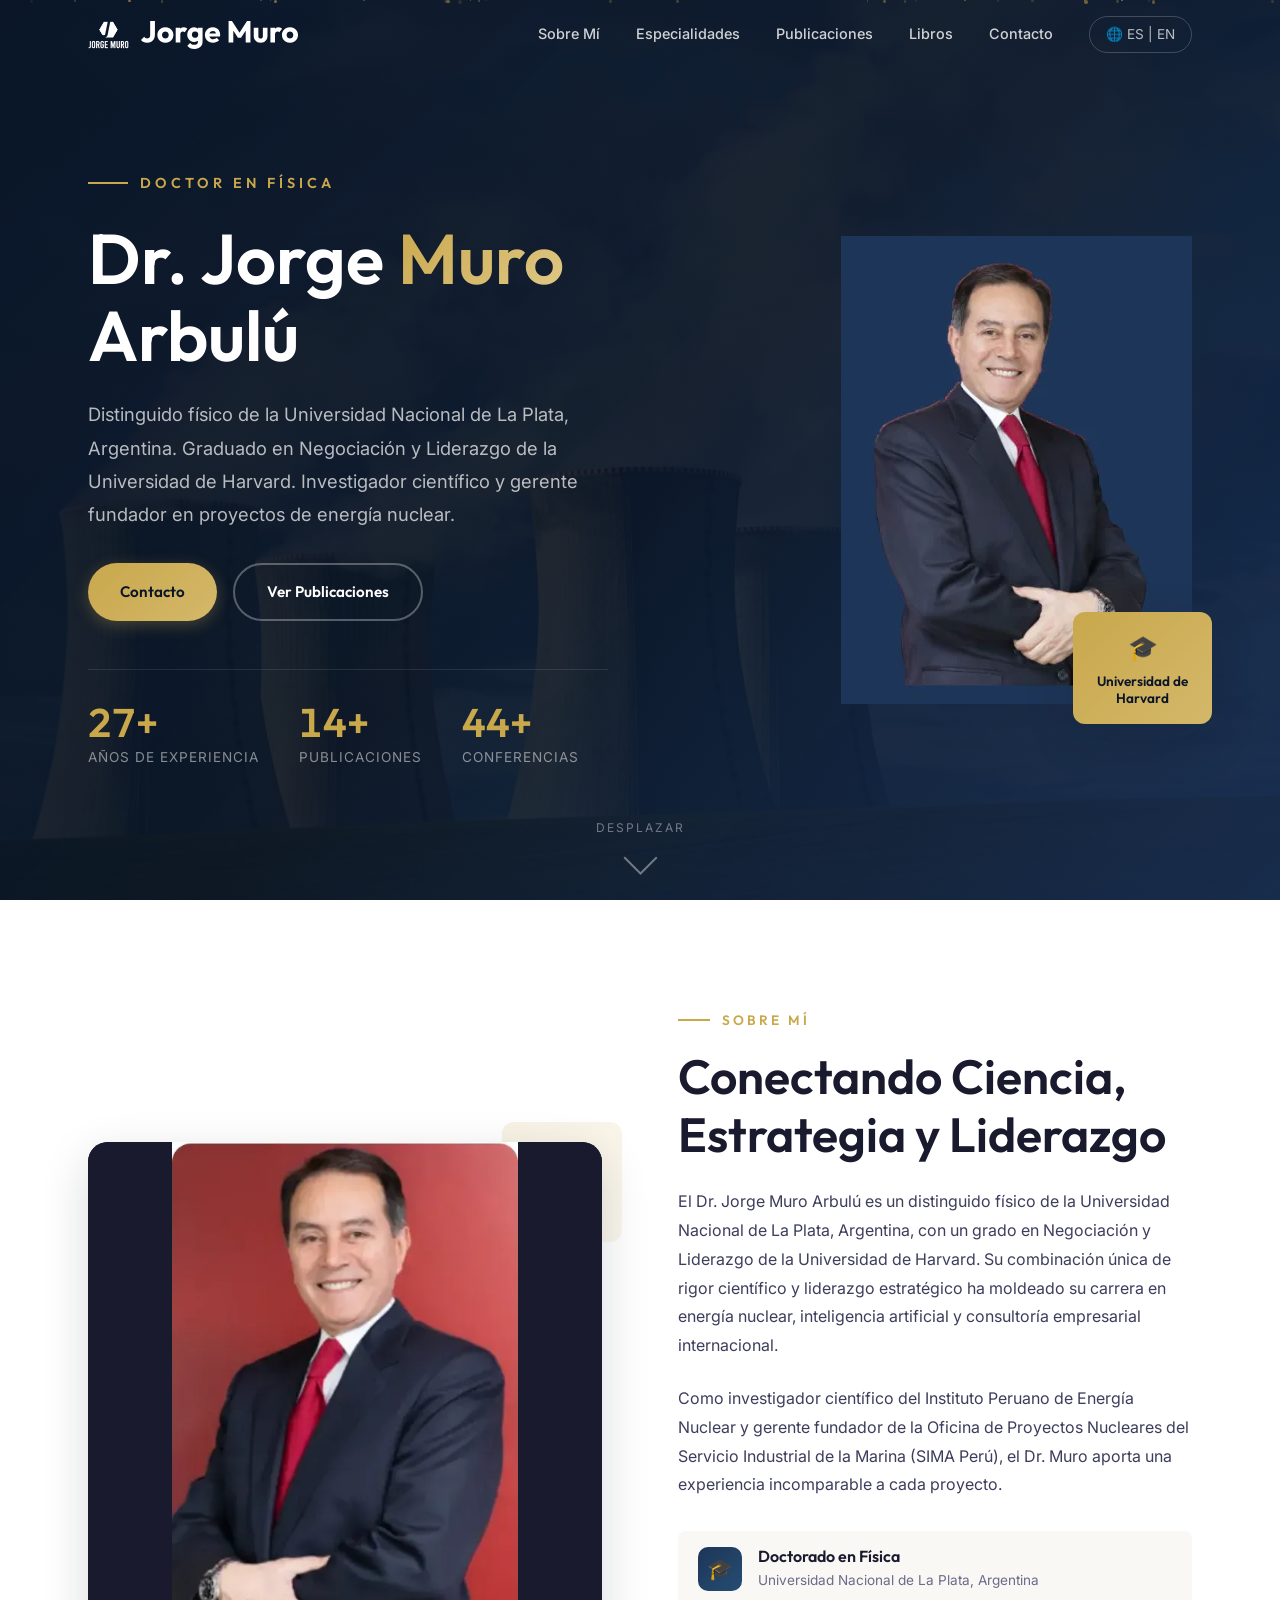
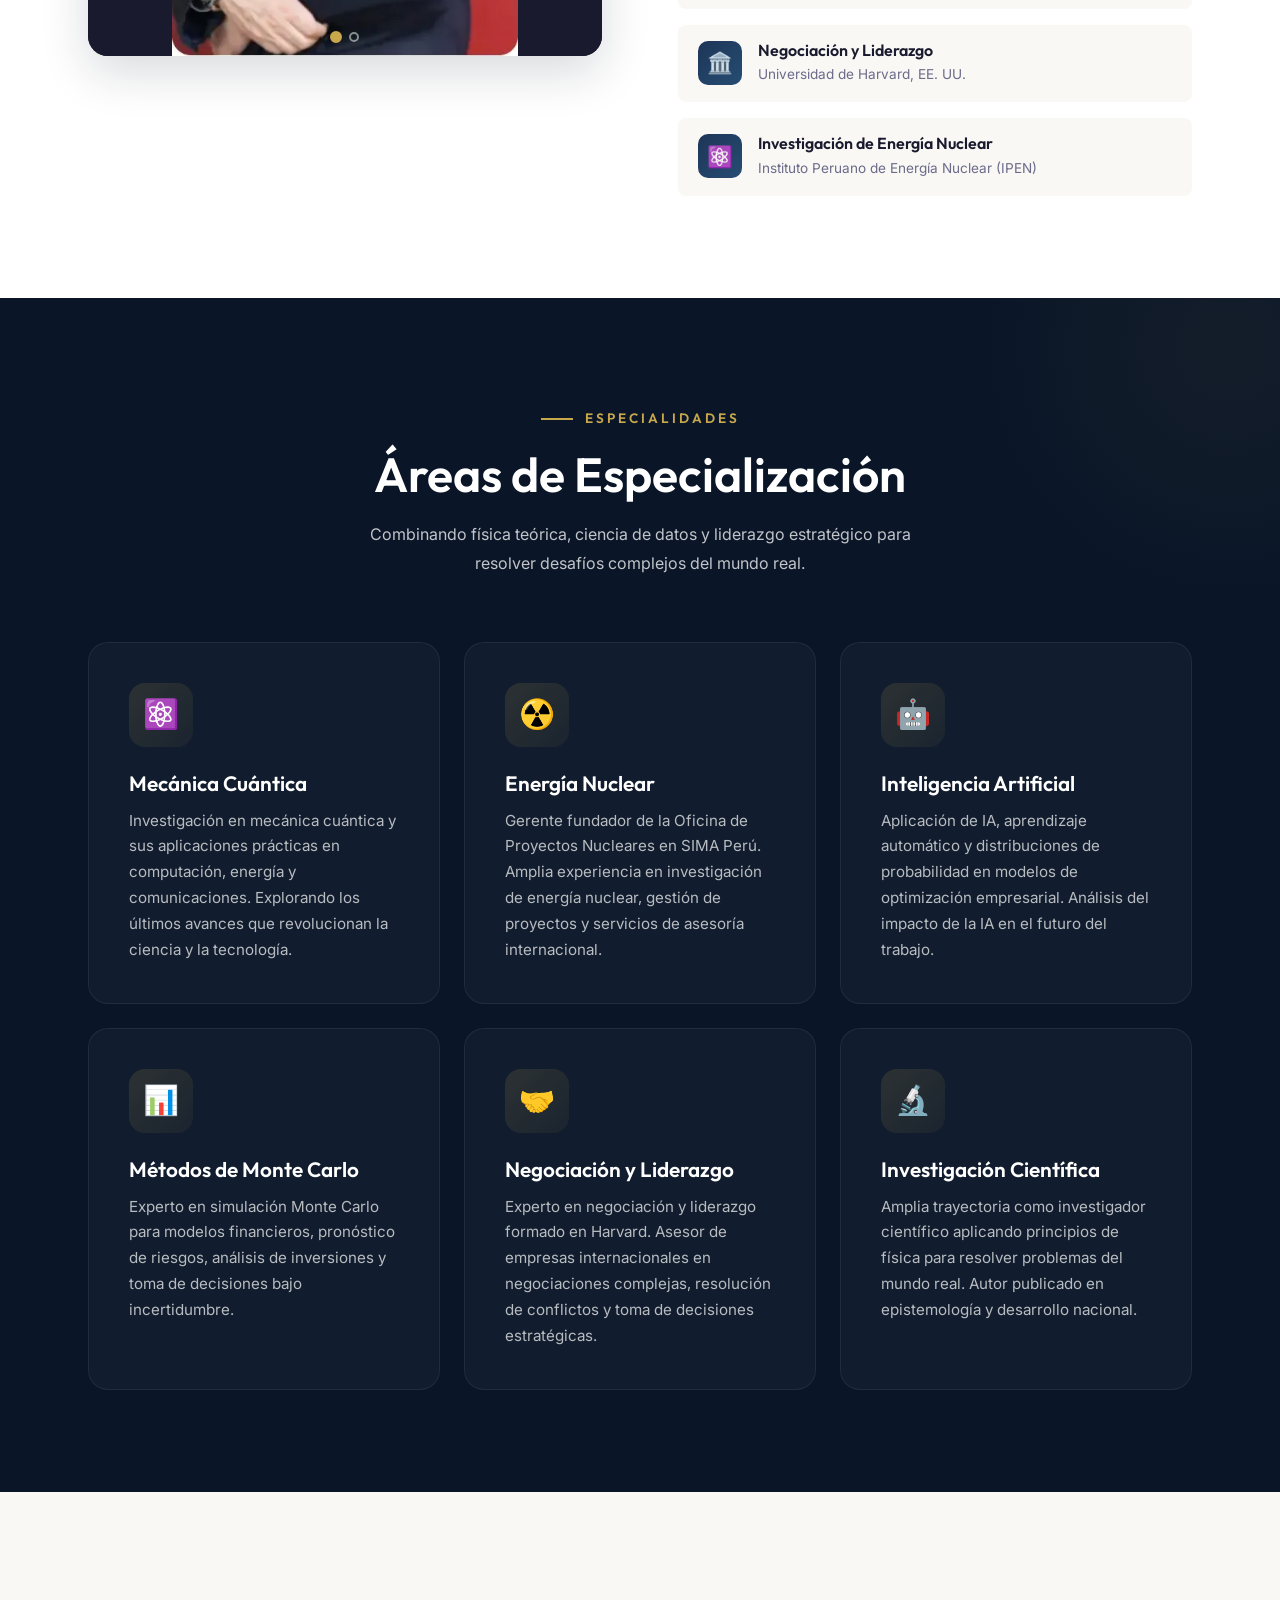
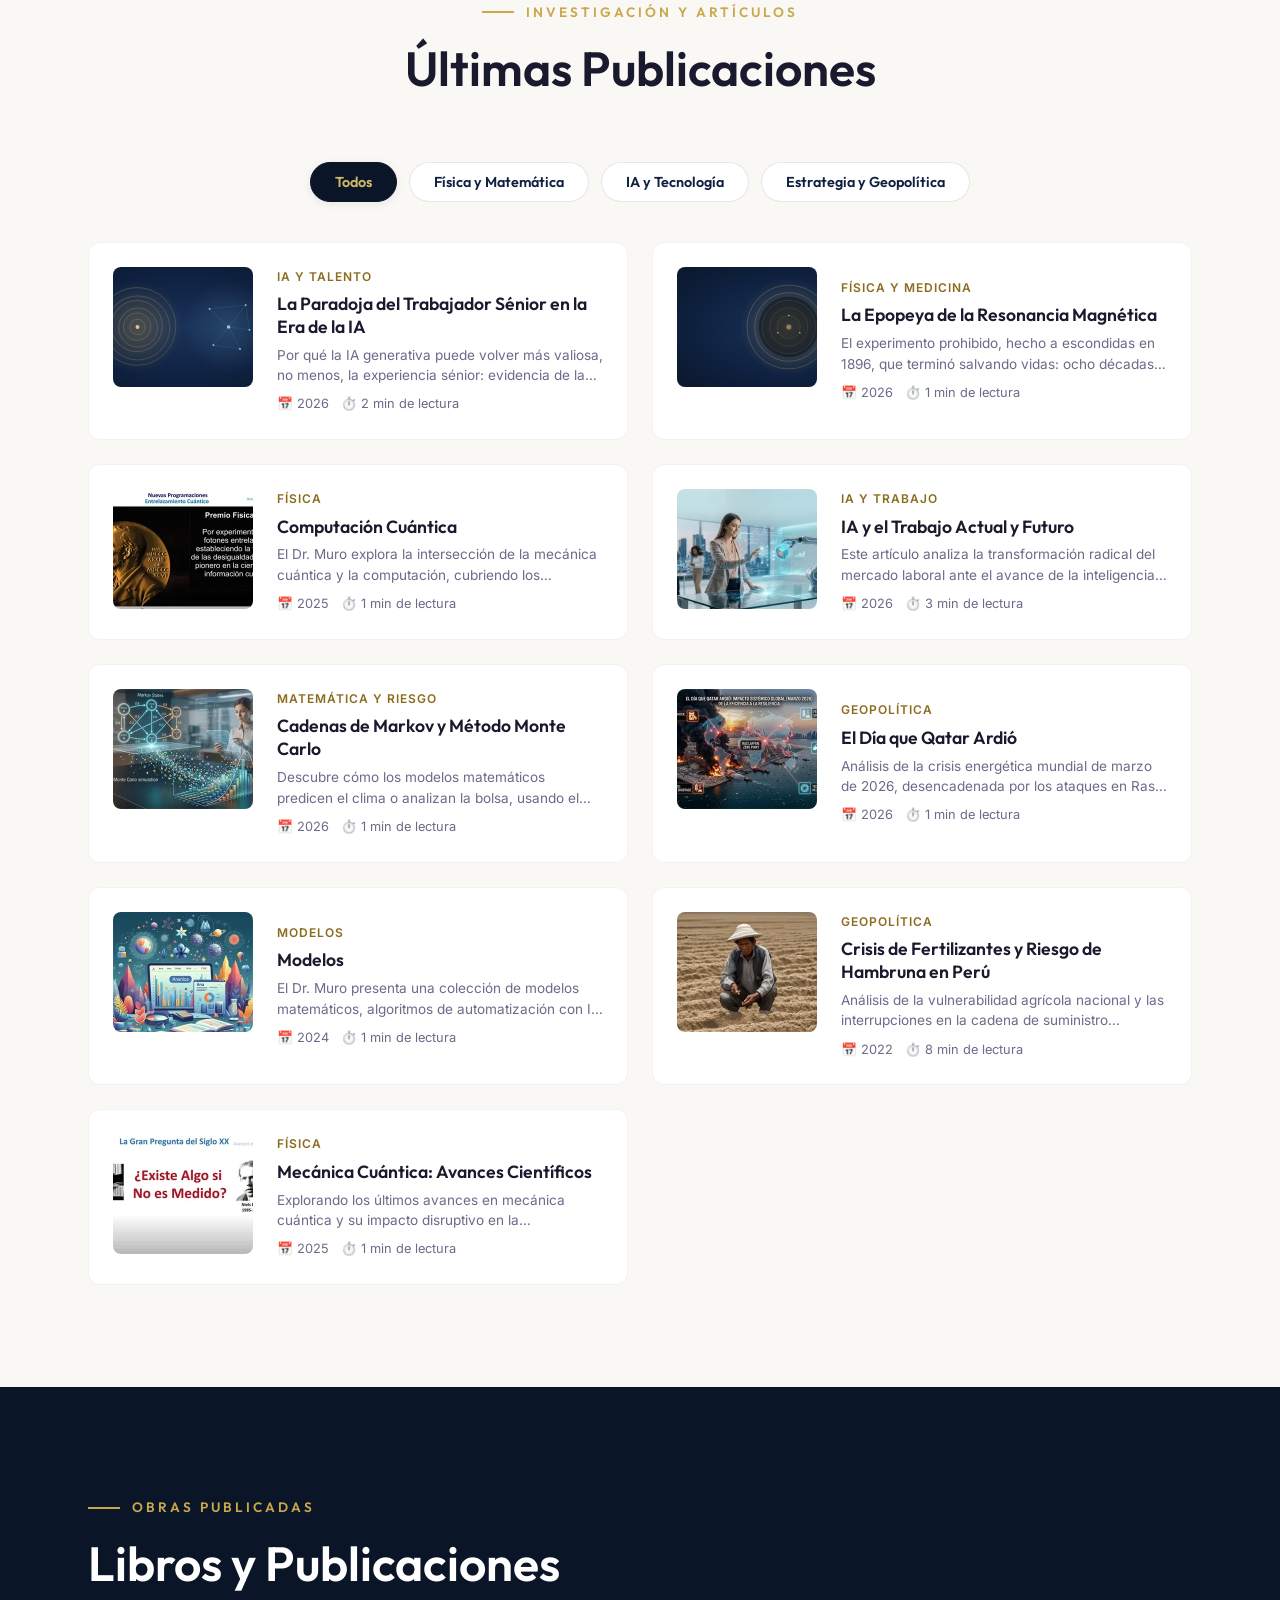
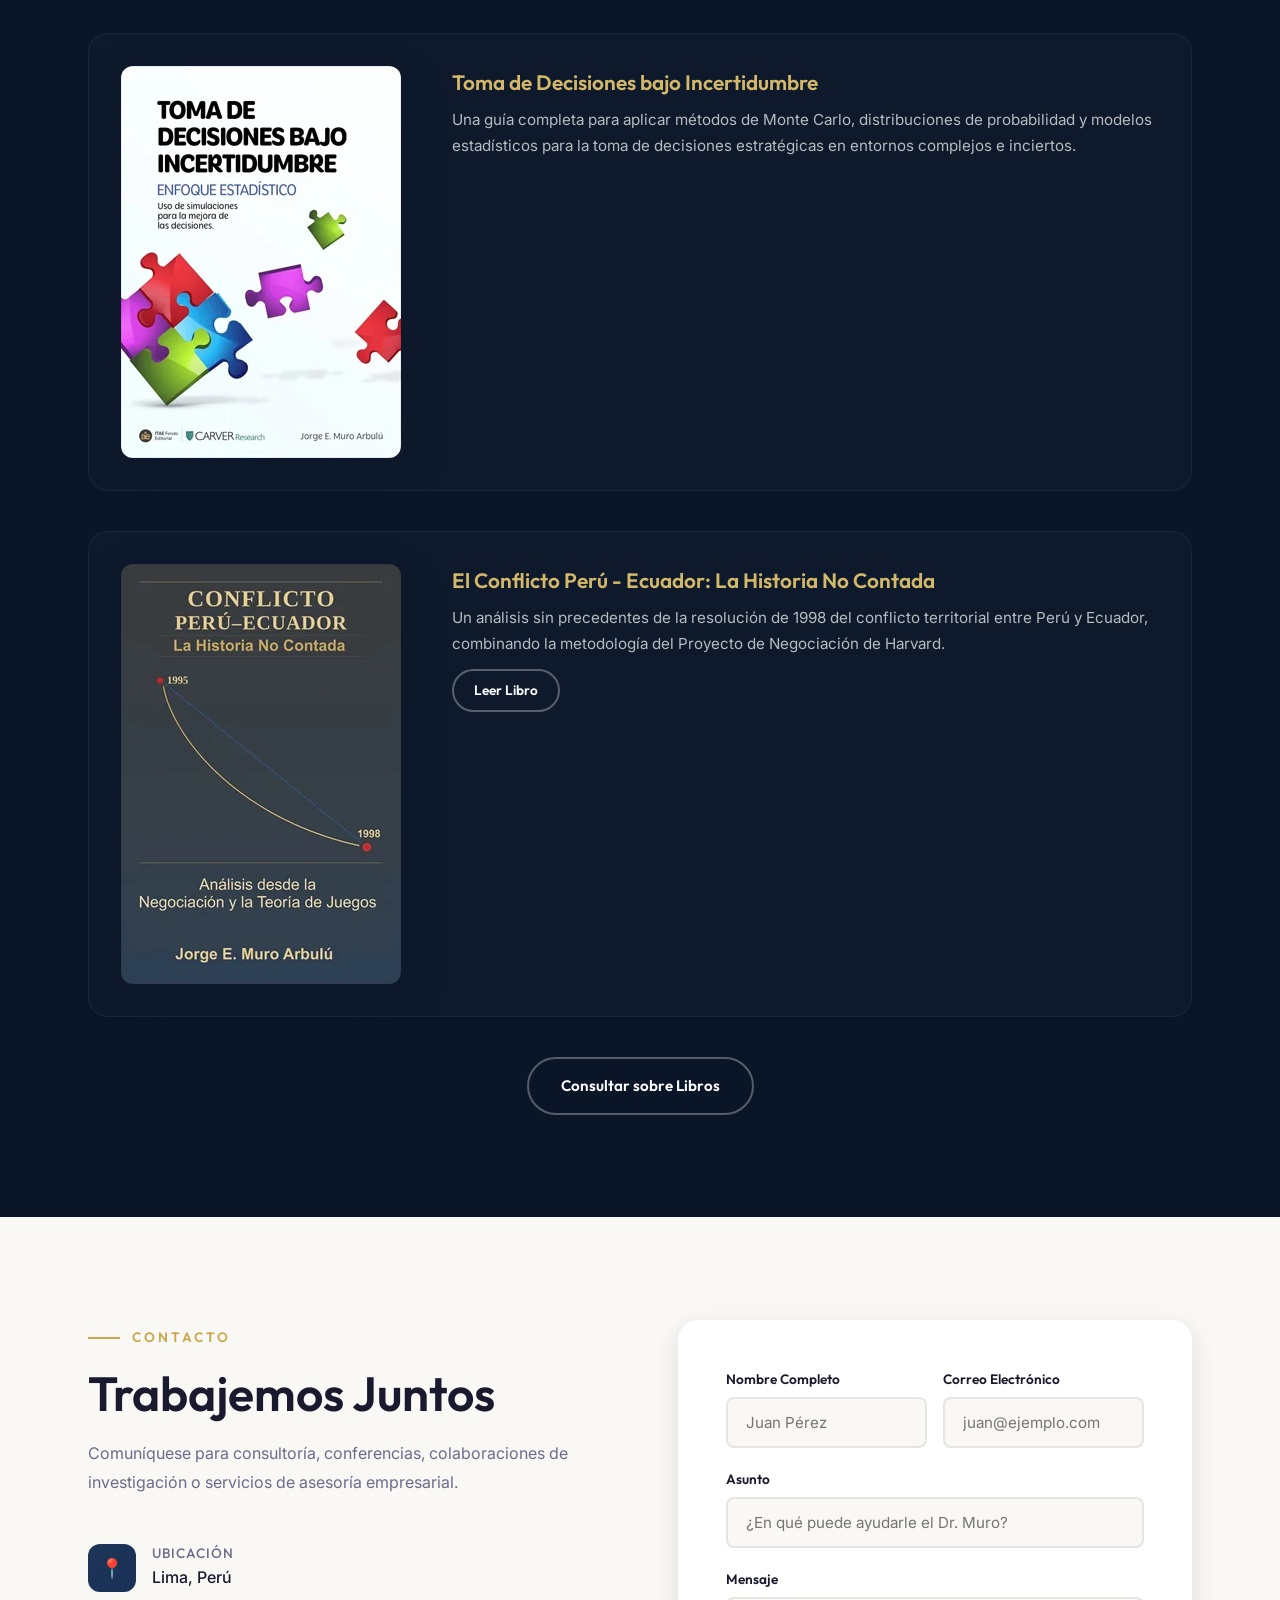
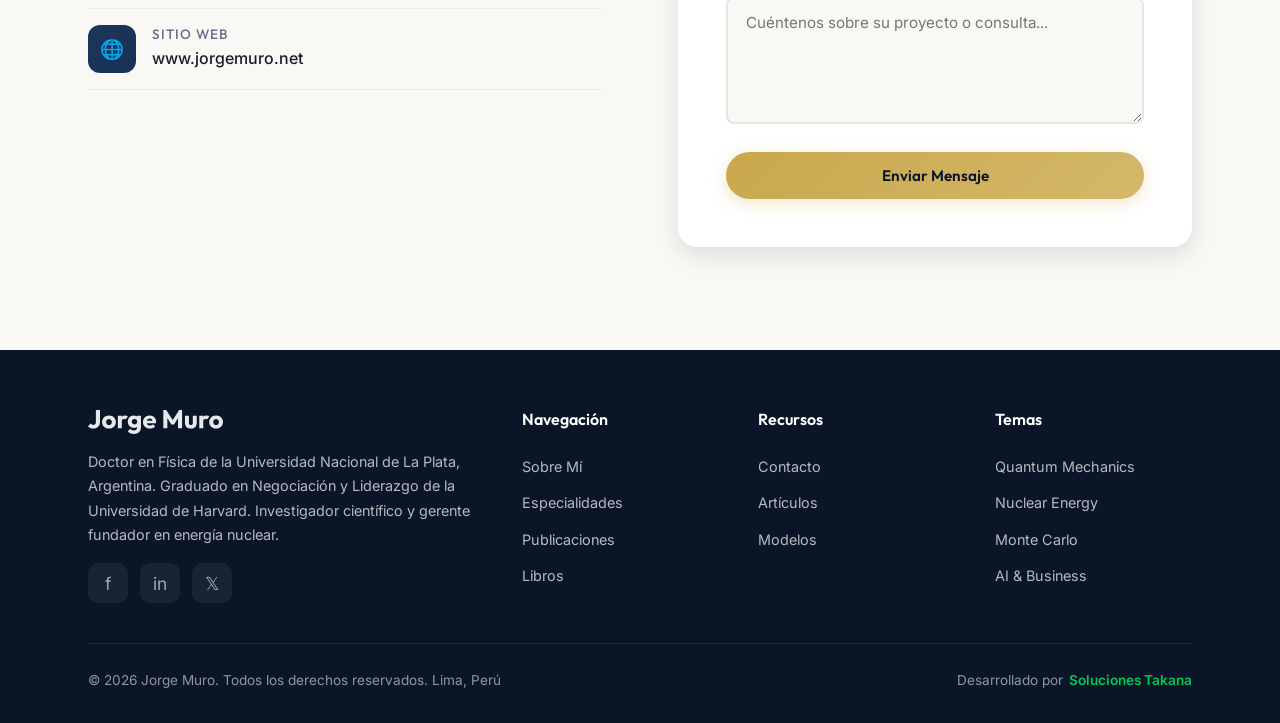
==== commit c534943d: "Adaptar formulario con endpoint puente contacto.php para Hostinger y Netlify Crea contacto.php con v" ====
--- a/index.html
+++ b/index.html
@@ -1284,7 +1284,7 @@
         </div>
 
         <div class="contact-form reveal reveal-delay-2">
-          <form id="contactForm" name="contact" method="POST" data-netlify="true" netlify netlify-honeypot="bot-field">
+          <form id="contactForm" name="contact" method="POST" action="/contacto.php" data-netlify="true" netlify netlify-honeypot="bot-field">
             <input type="hidden" name="form-name" value="contact">
             <p class="hidden-honeypot">
               <label>Don't fill this out if you're human: <input name="bot-field" tabindex="-1"
@@ -1397,7 +1397,7 @@
   </div>
 
   <!-- ====== JAVASCRIPT ====== -->
-  <script src="script.min.js?v=3" defer></script>
+  <script src="script.min.js?v=4" defer></script>
 </body>
 
-</html>+</html>
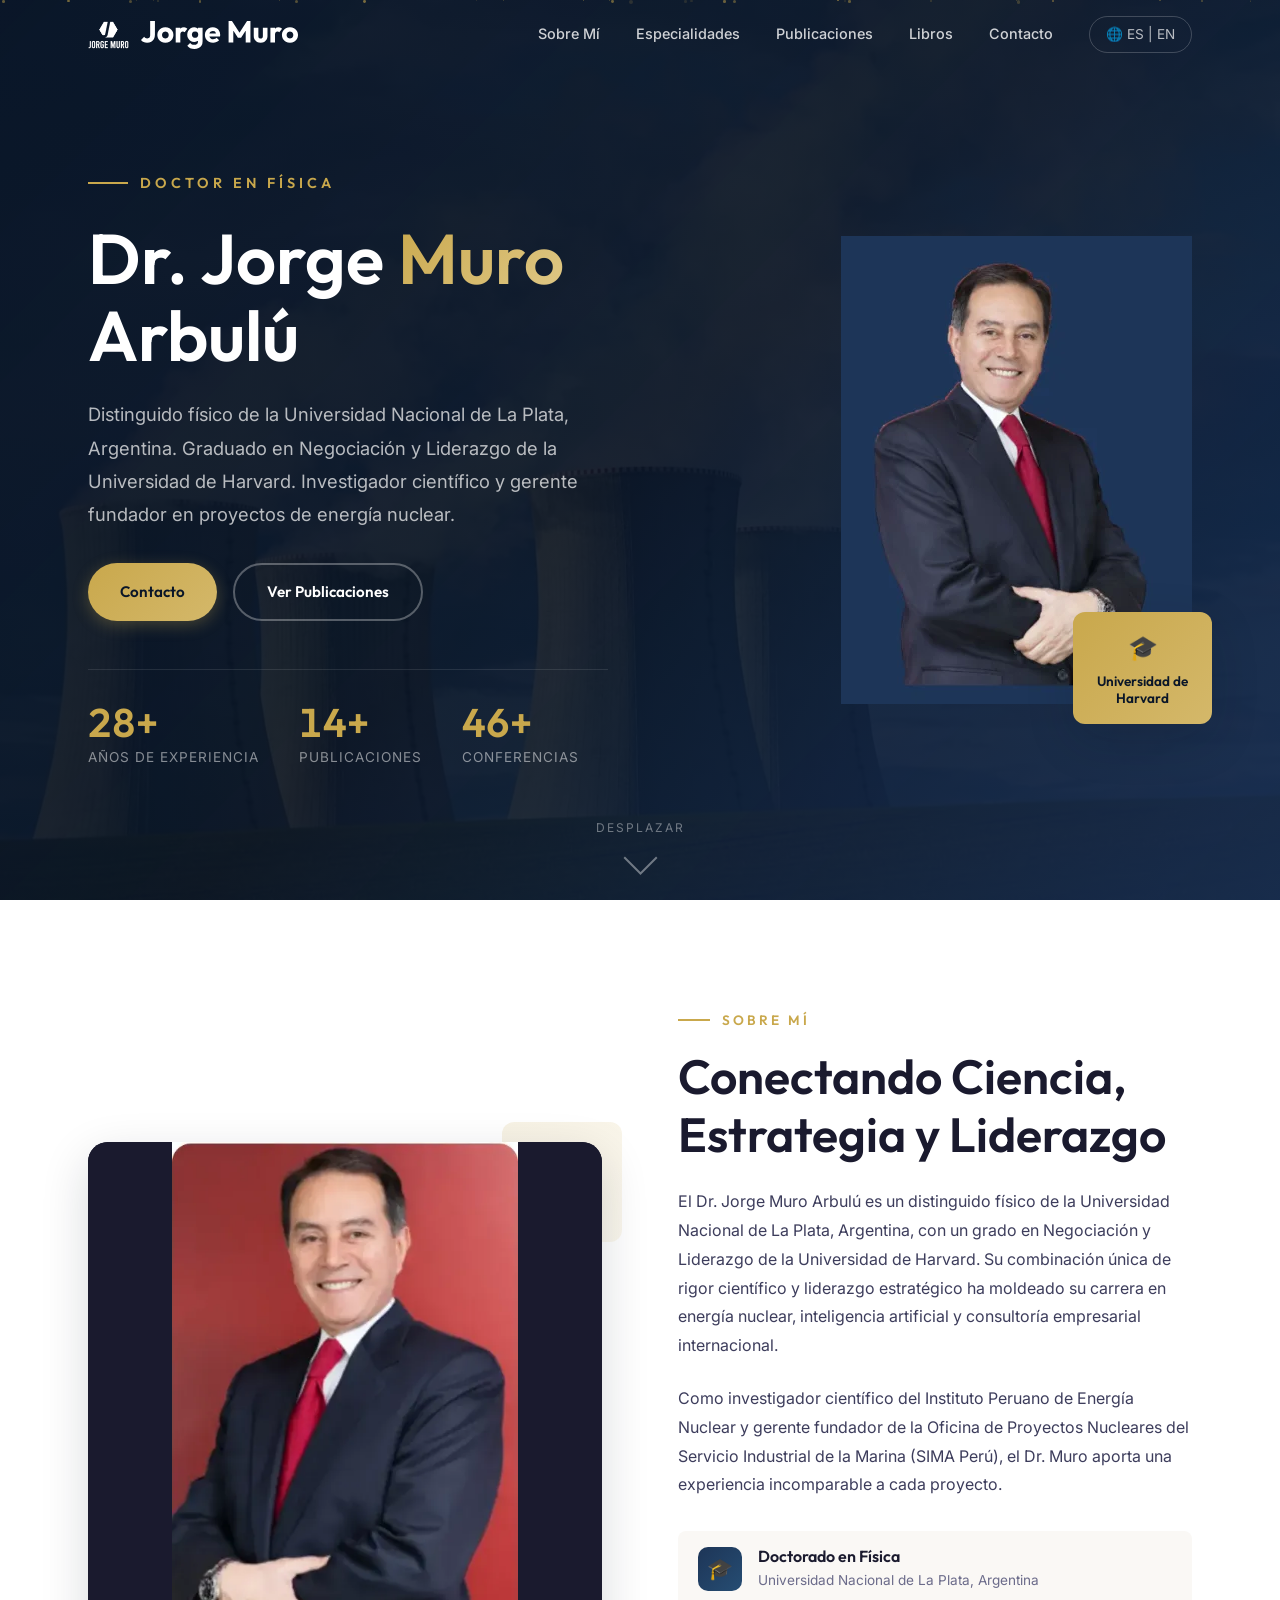
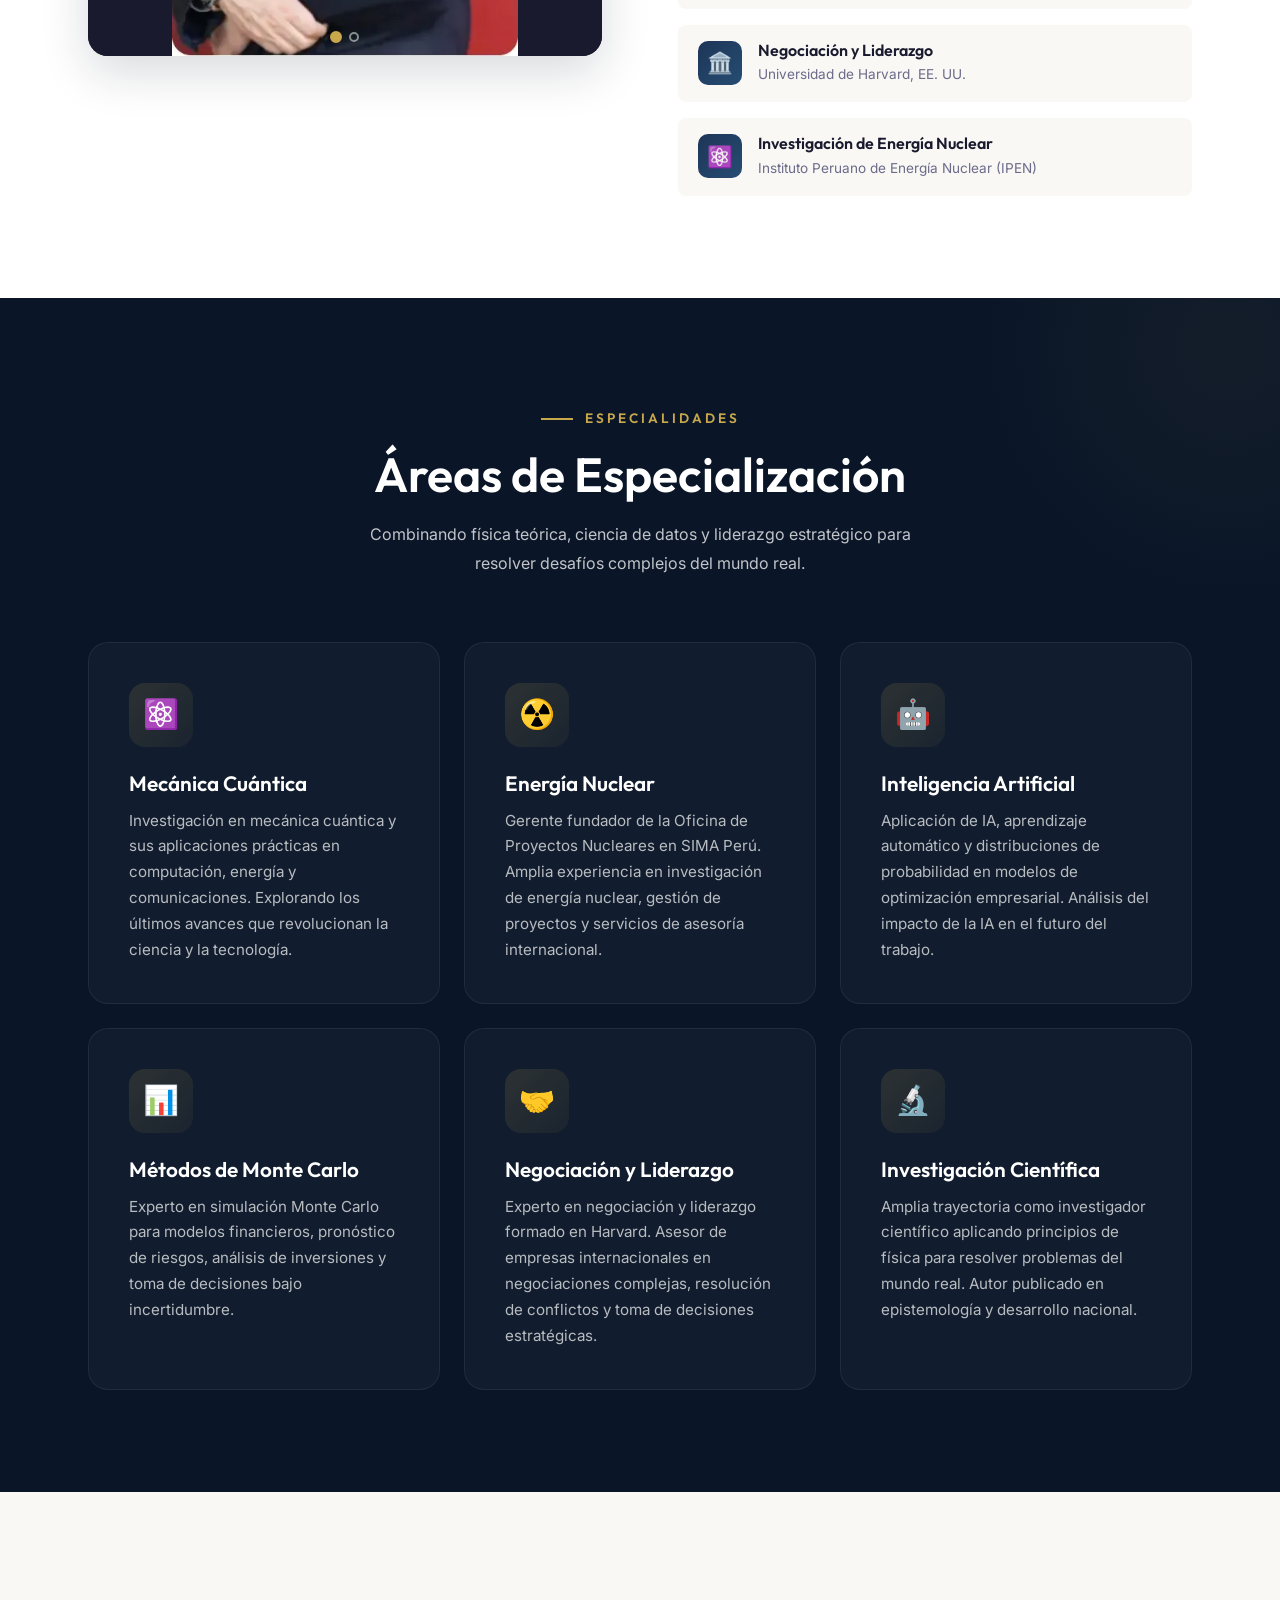
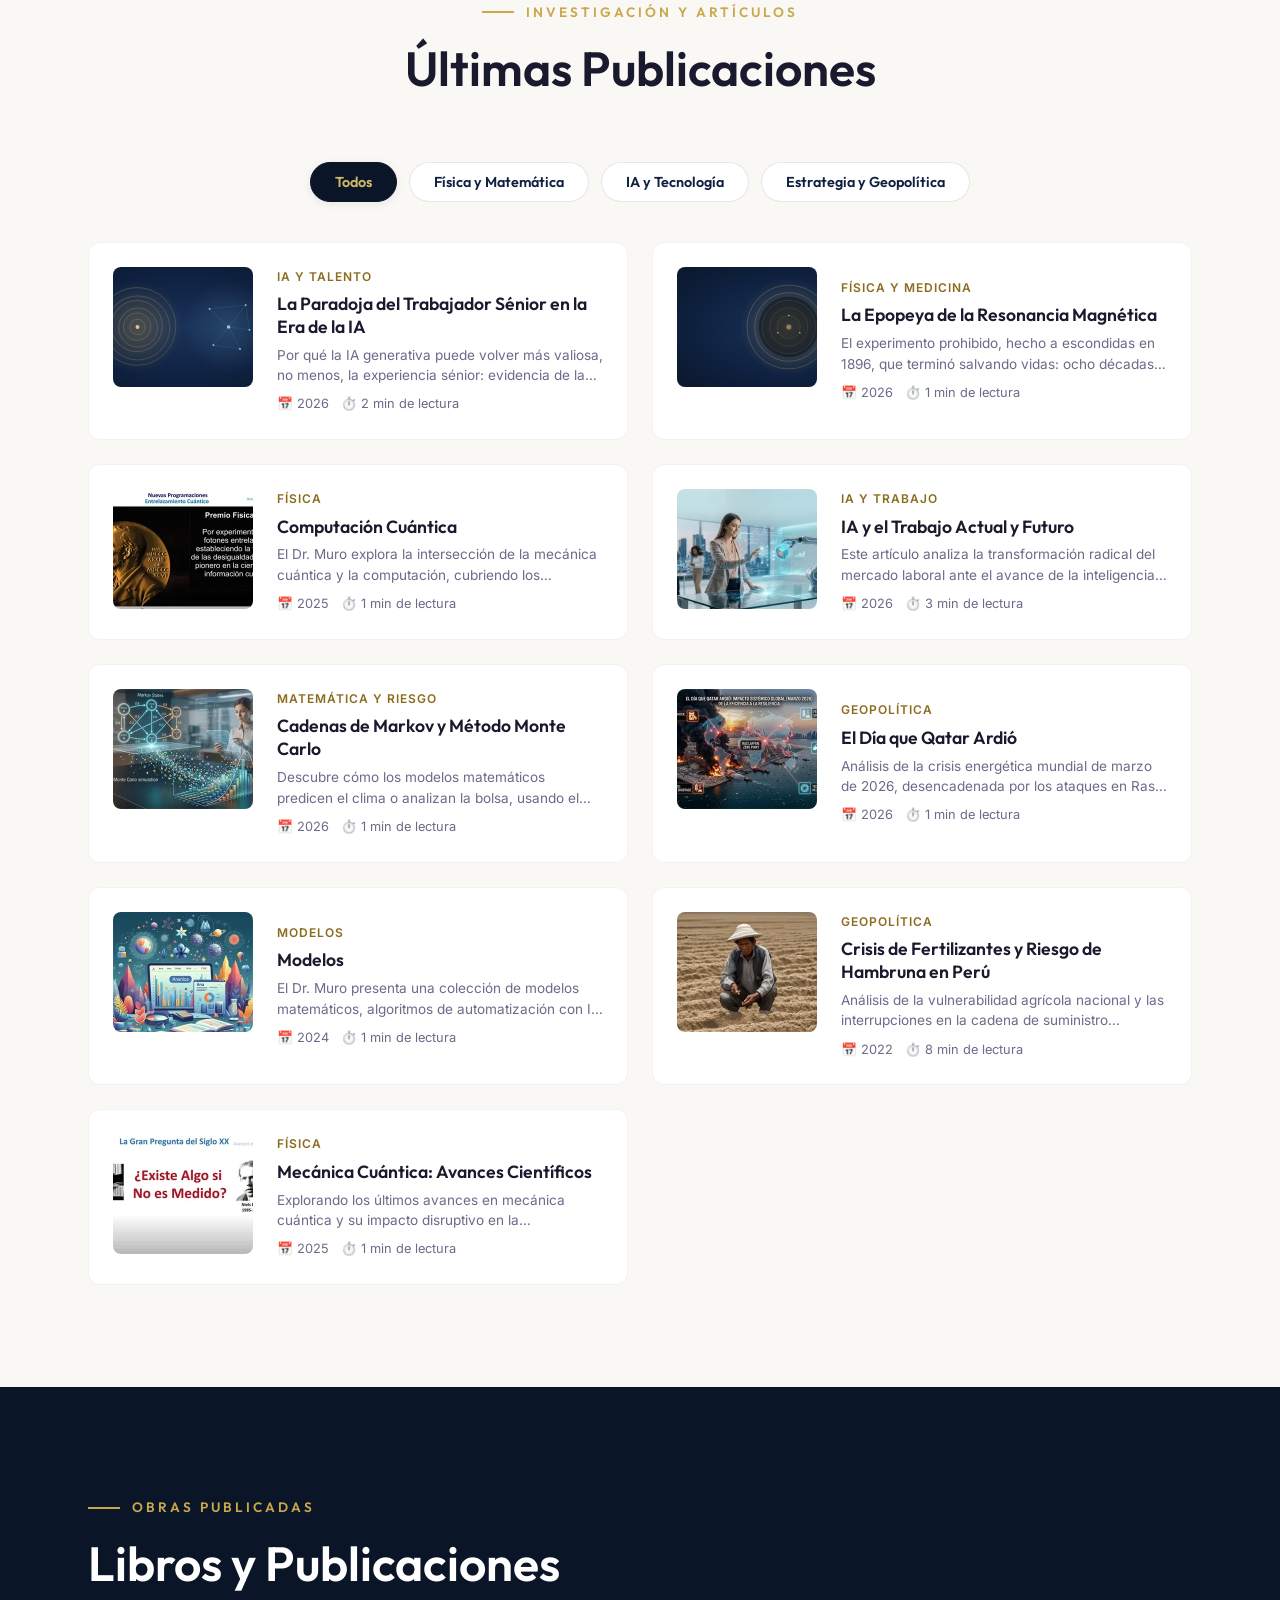
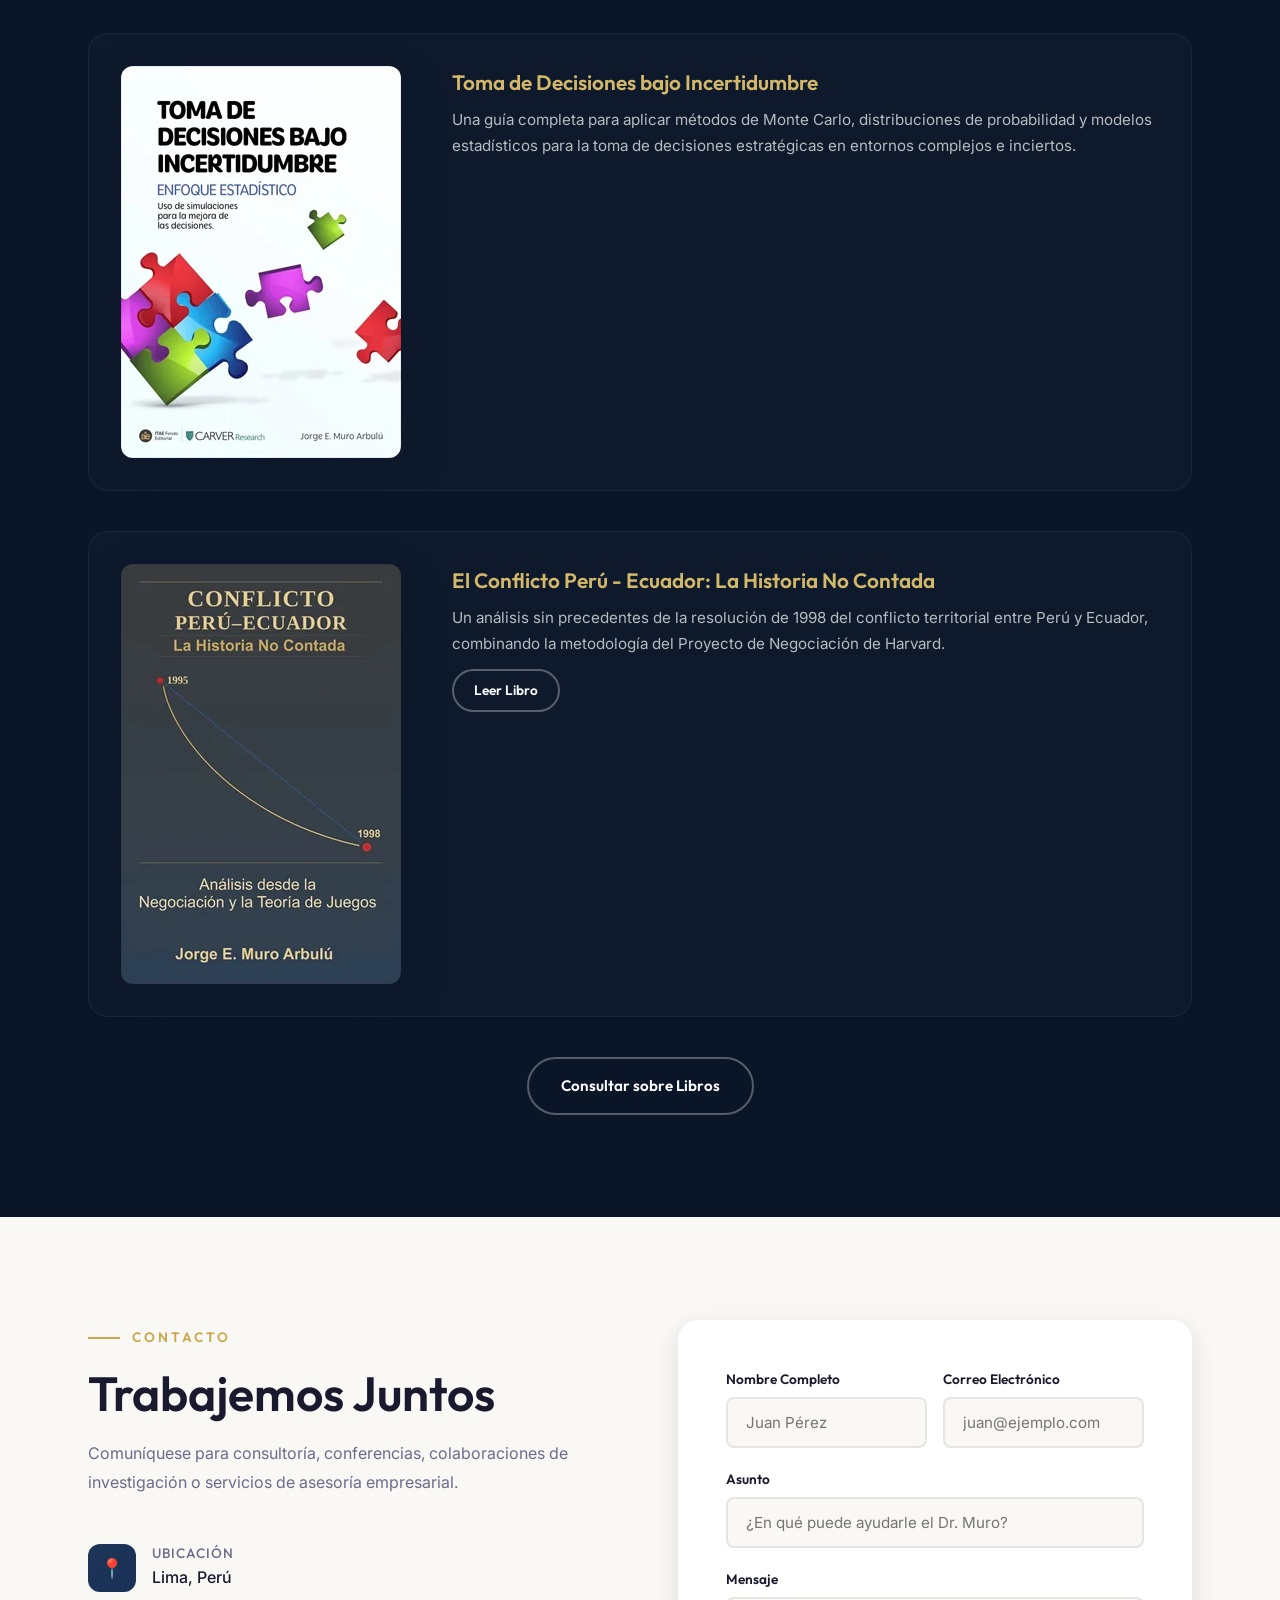
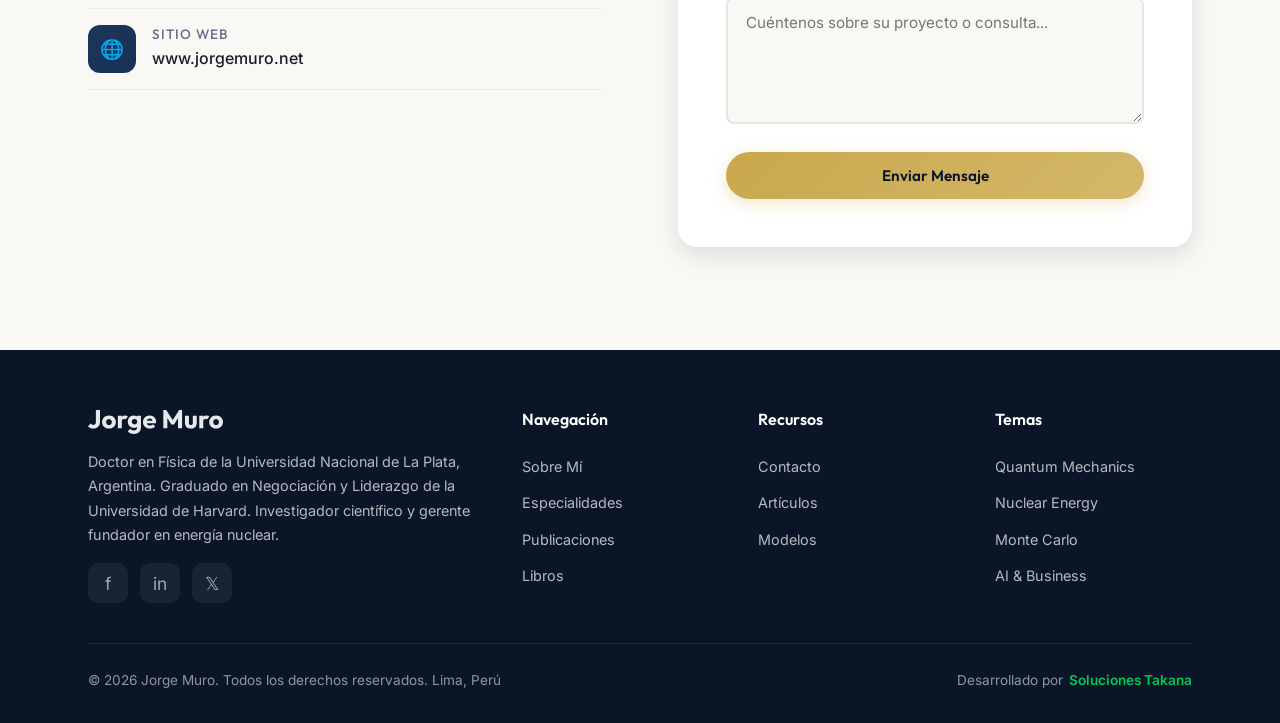
==== commit b360d117: "Publicar documentos y modelos con enlaces propios del sitio" ====
--- a/index.html
+++ b/index.html
@@ -1182,7 +1182,7 @@
                   <p class="pub-card-desc" style="font-size: 0.85rem; color: var(--text-muted); line-height: 1.5;">Dr.
                     Muro presents a collection of mathematical models, AI automation algorithms, and business process
                     optimization frameworks.</p>
-                  <a href="articulos/models.html"
+                  <a href="/modelos-del-libro/"
                     style="font-size: 0.85rem; color: #8c6c1f; font-weight: 600; margin-top: 10px; display: inline-block; text-decoration: none;">📄
                     Ver artículo en la web</a>
                 </div>
@@ -1244,7 +1244,7 @@
             <p data-i18n="book2_desc">An unprecedented analysis of the 1998 resolution of the territorial conflict
               between Peru and Ecuador, combining the Harvard Negotiation Project methodology with deep geopolitical
               insight. A unique perspective on shifting from positions to underlying interests.</p>
-            <a href="https://drive.google.com/file/d/1EKI-QwxDQAWWpobm5hc5Rbs2_VDDXOyX/view?usp=drive_link"
+            <a href="/documentos/conflicto-peru-ecuador.pdf"
               target="_blank" rel="noopener noreferrer" class="btn btn-secondary btn-sm"
               style="margin-top: 0.75rem; text-decoration: none;" data-i18n="book2_cta">Read Book</a>
           </div>
@@ -1357,7 +1357,7 @@
           <div class="footer-links">
             <a href="#contact" data-i18n="nav_contact">Contact</a>
             <a href="#publications" data-i18n="nav_articles">Articles</a>
-            <a href="#publications" data-i18n="nav_models">Models</a>
+            <a href="/modelos-del-libro/" data-i18n="nav_models">Models</a>
           </div>
         </div>
 
@@ -1397,7 +1397,7 @@
   </div>
 
   <!-- ====== JAVASCRIPT ====== -->
-  <script src="script.min.js?v=4" defer></script>
+  <script src="script.min.js?v=5" defer></script>
 </body>
 
 </html>
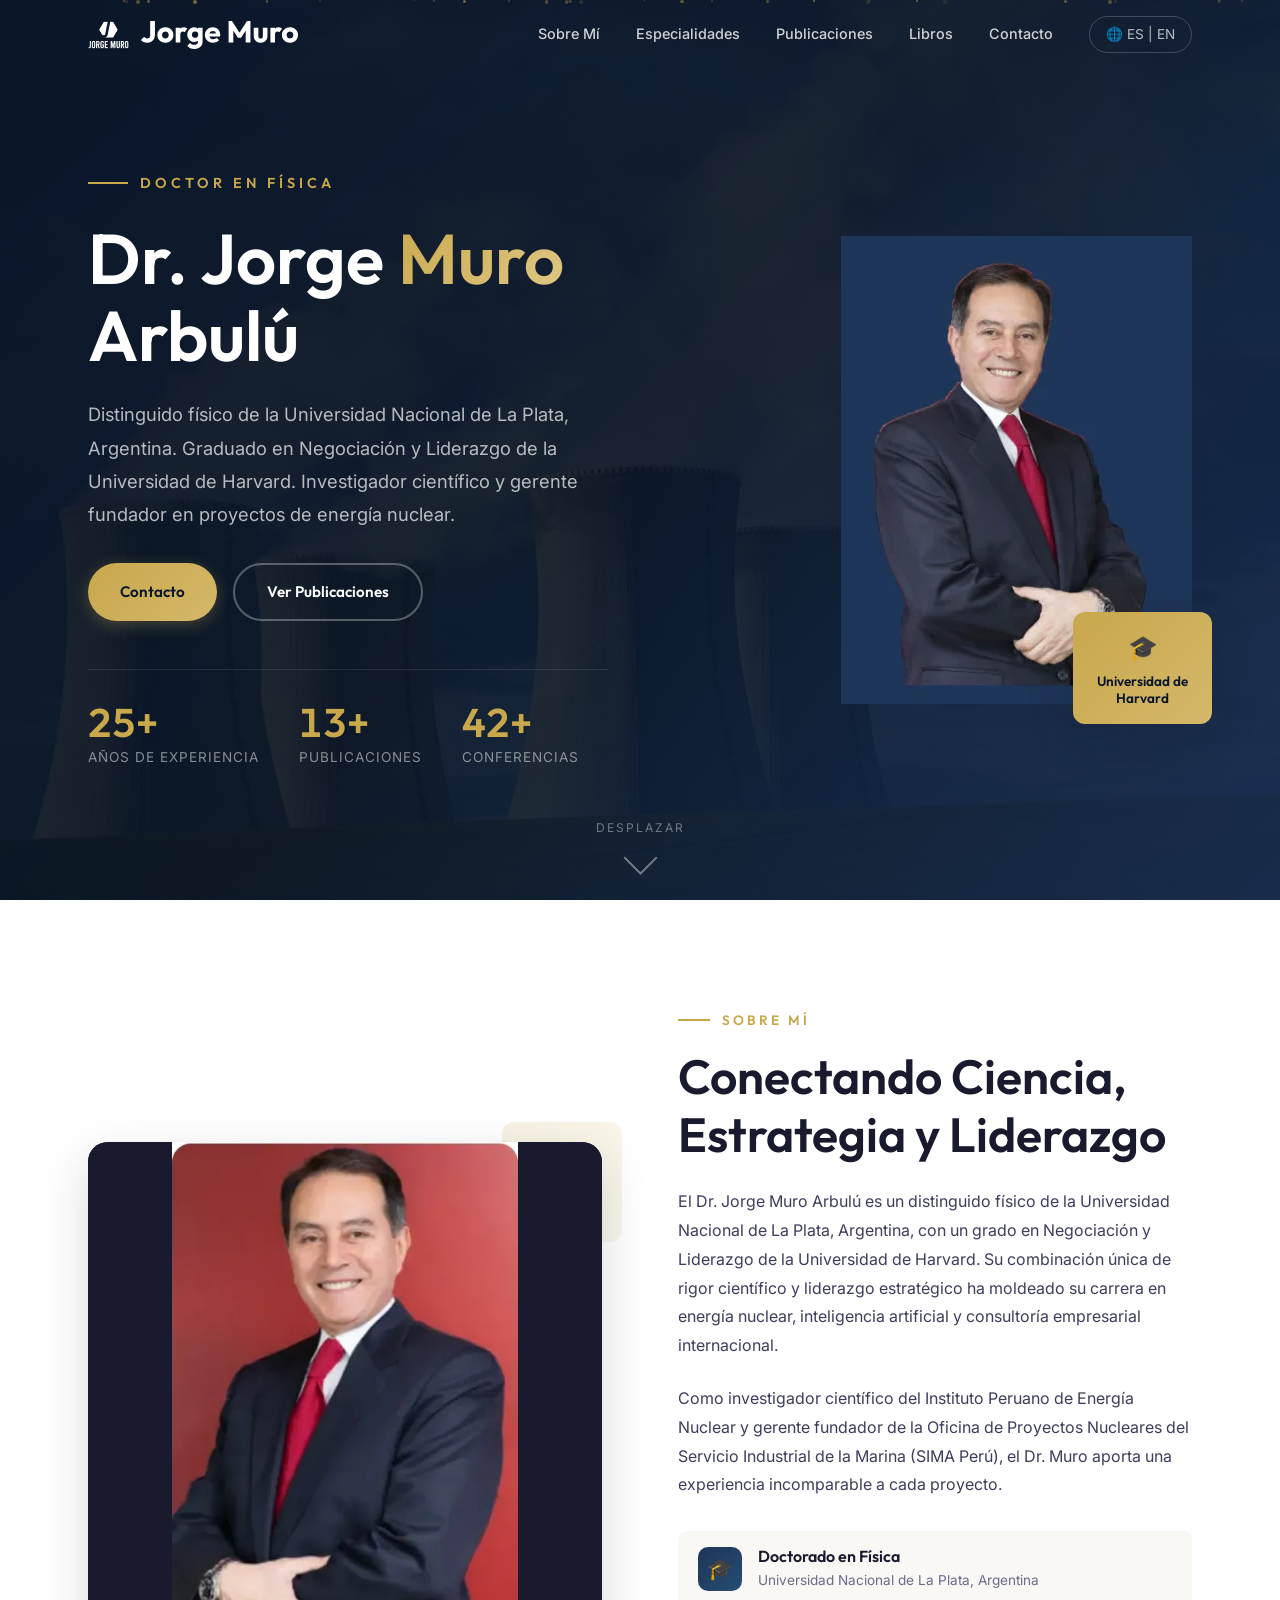
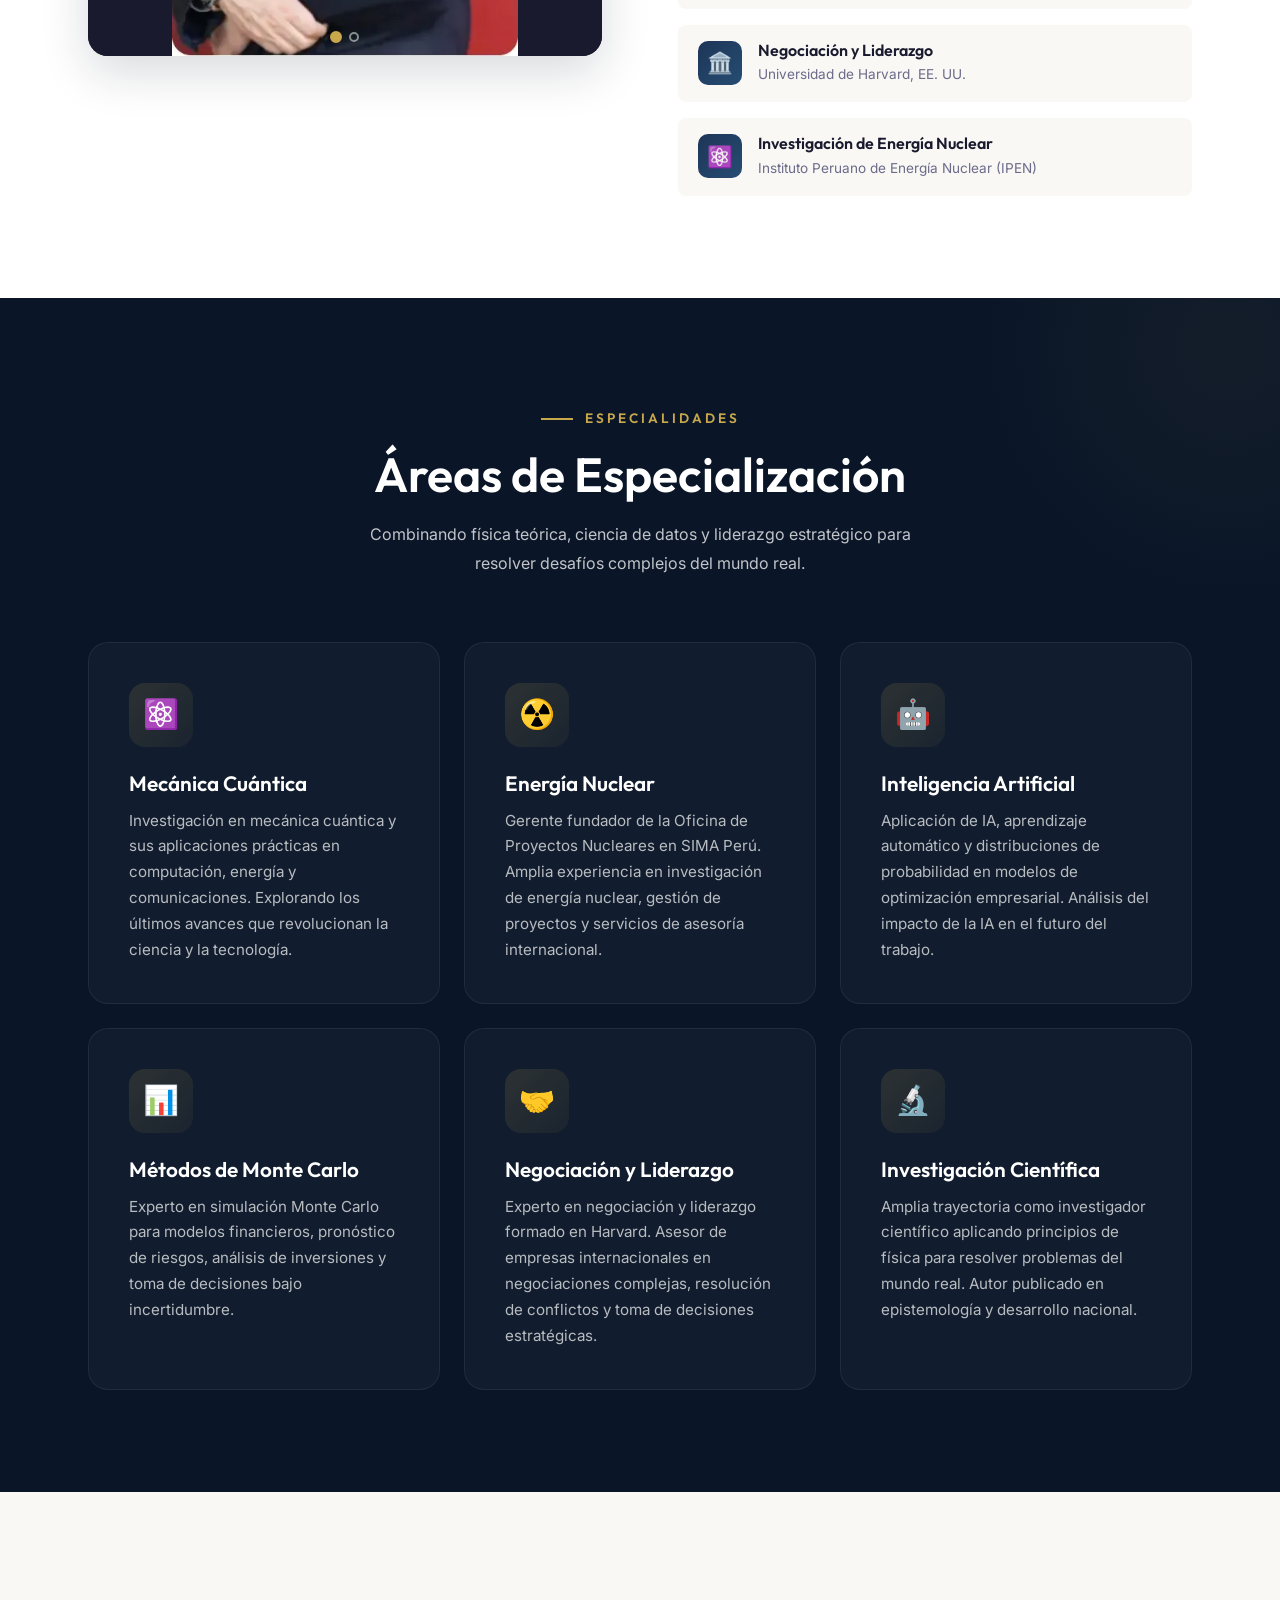
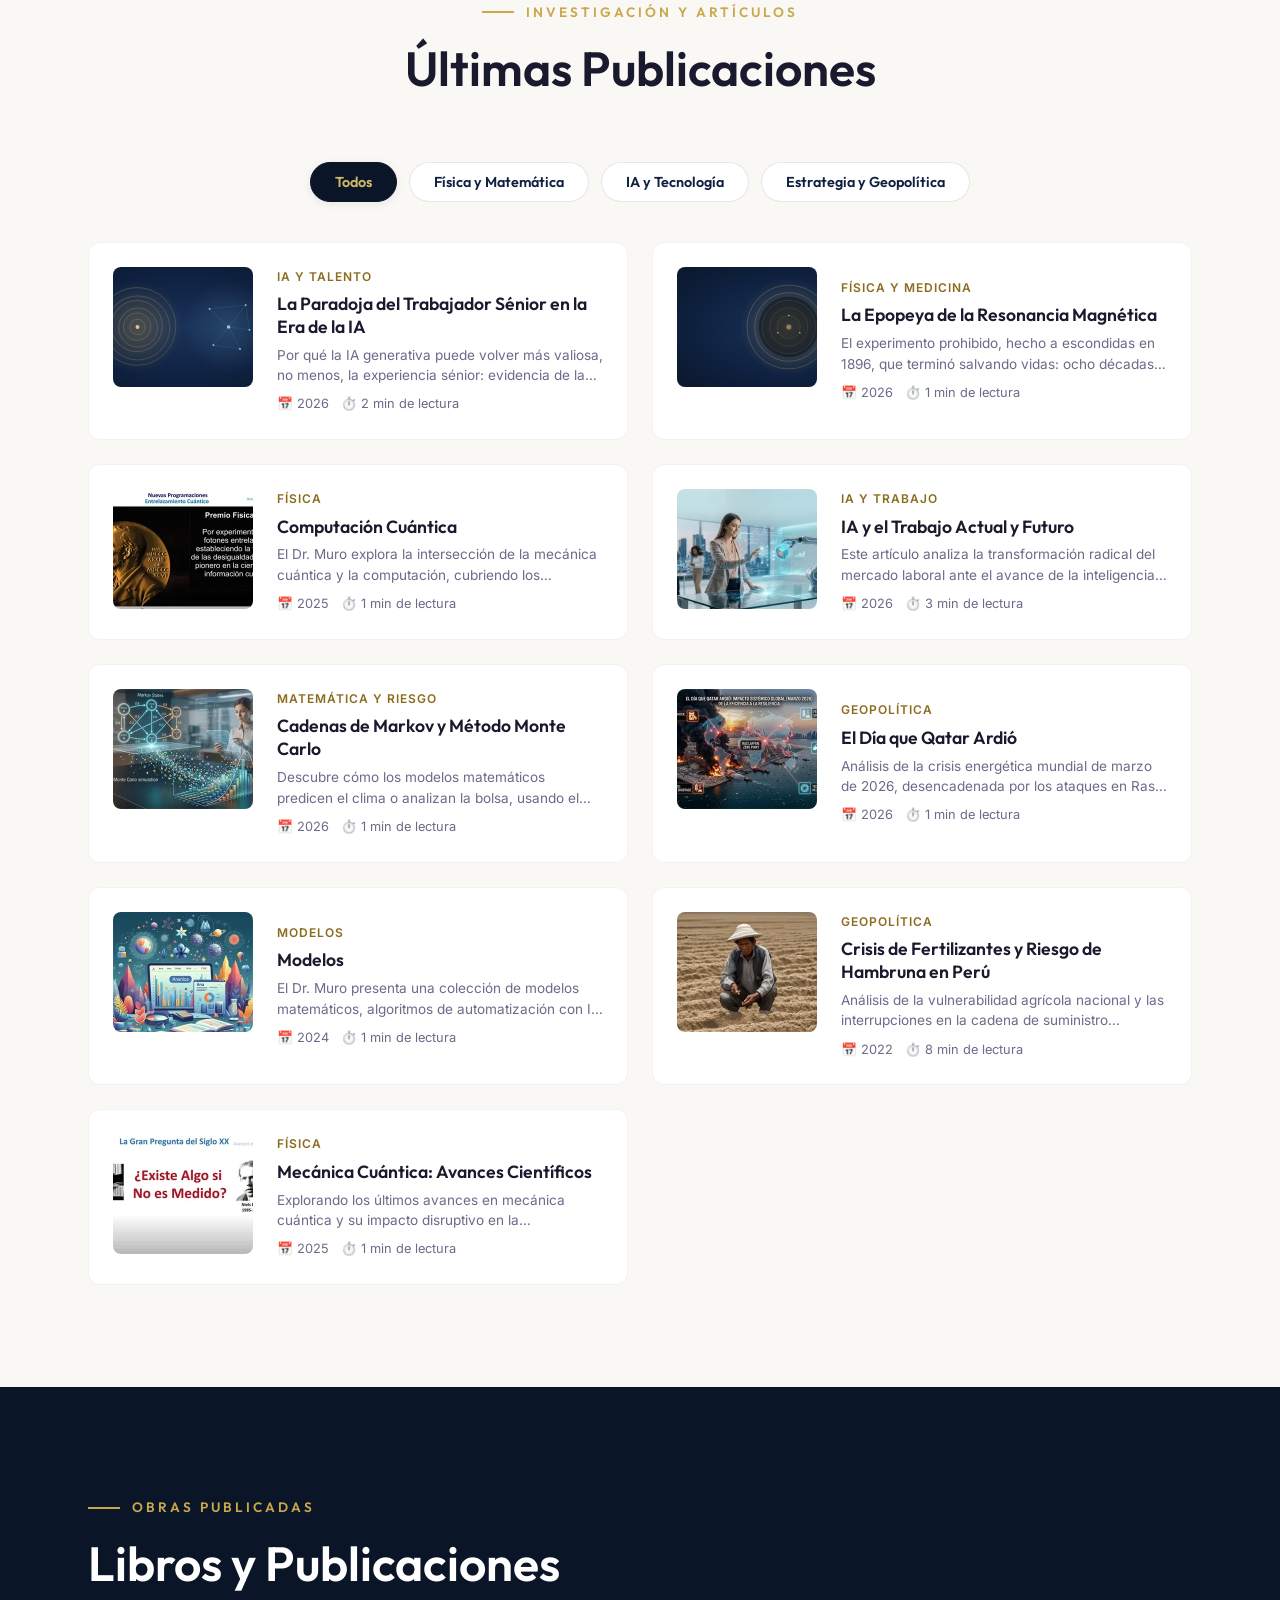
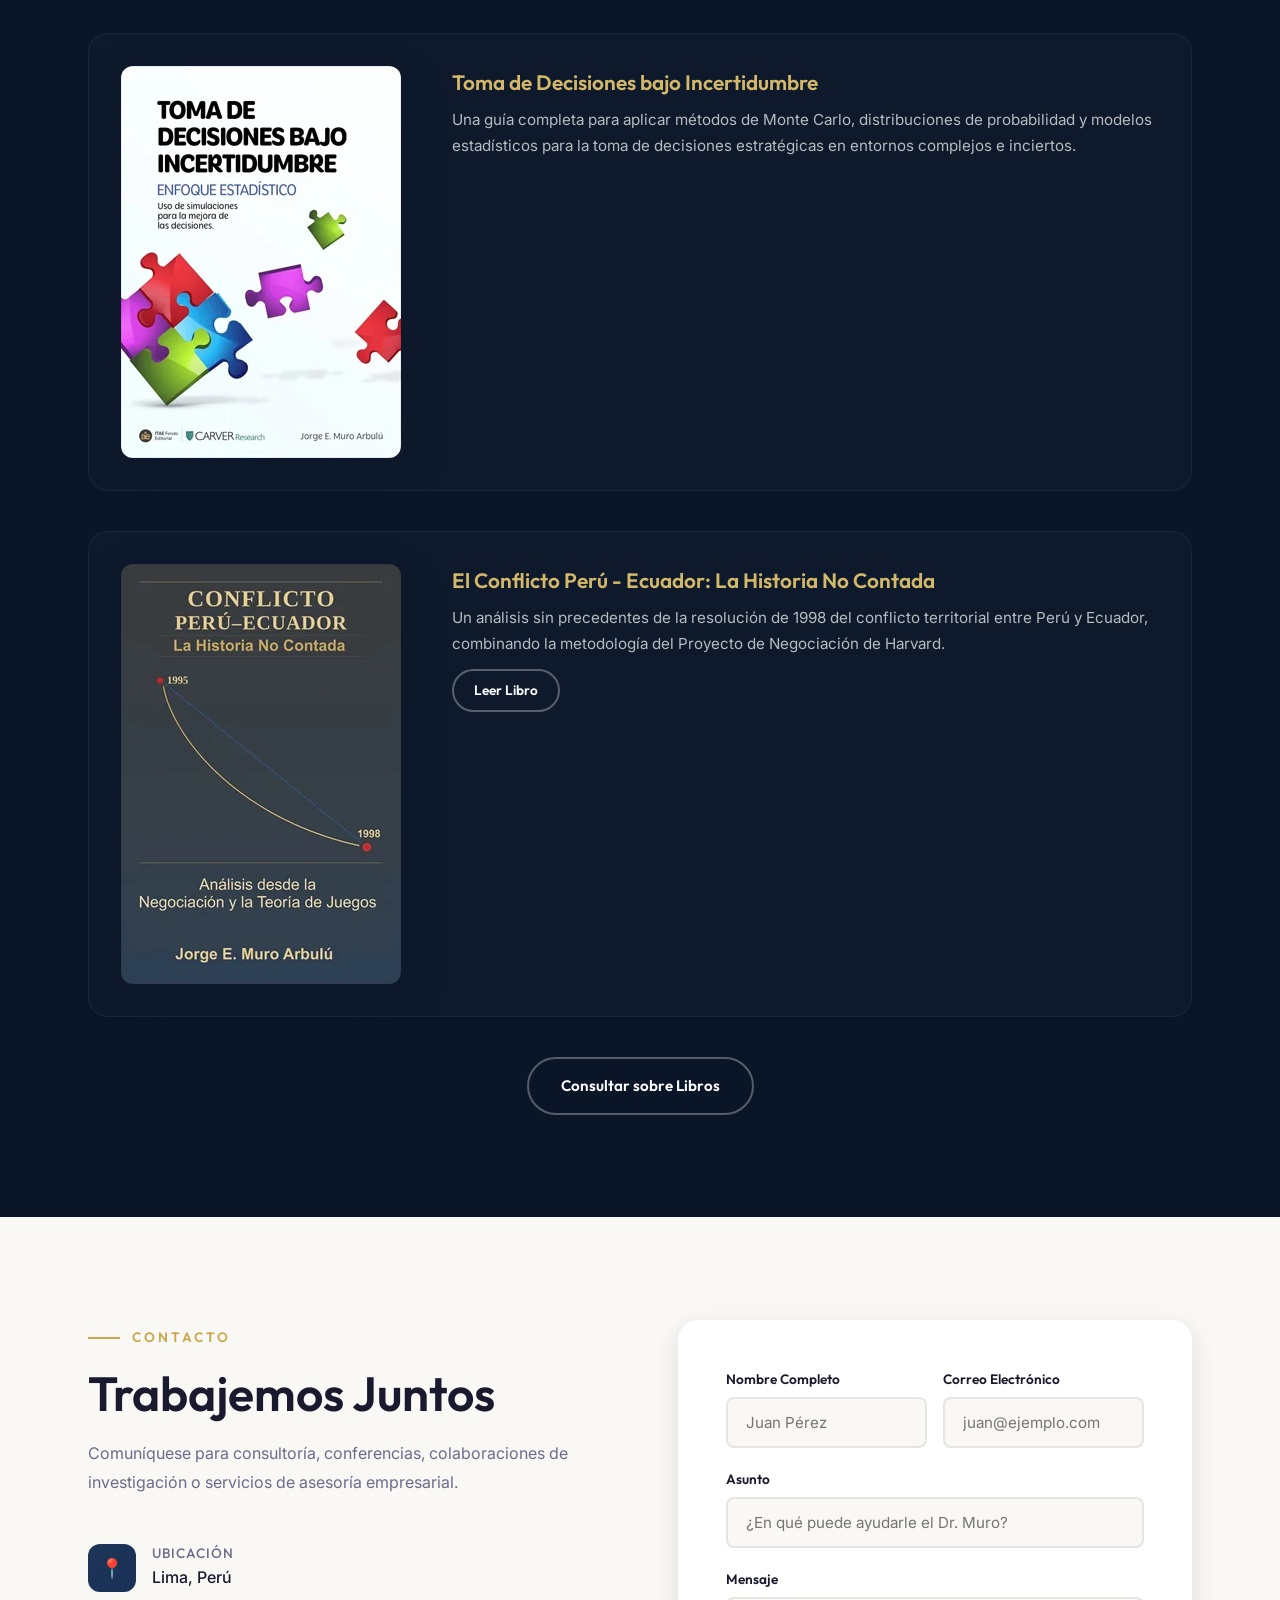
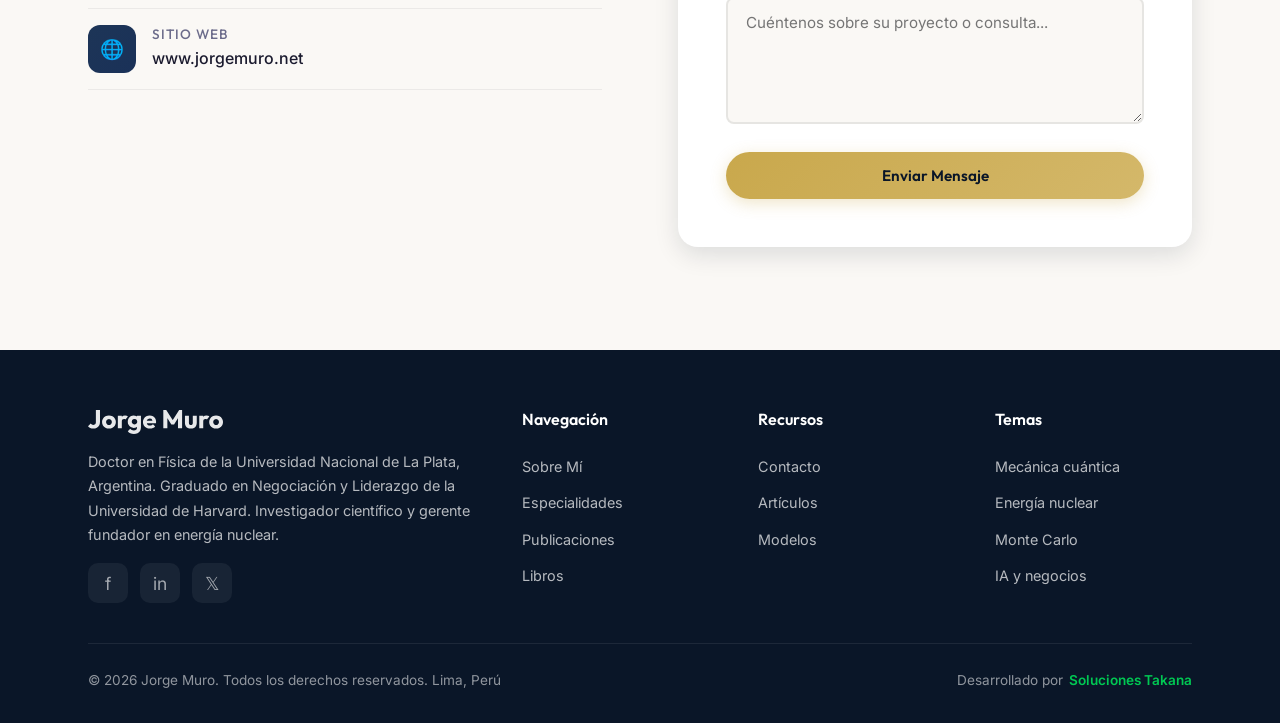
==== commit bc3c3a09: "Publicar modelos por edición y unificar el footer del sitio" ====
--- a/index.html
+++ b/index.html
@@ -1327,11 +1327,9 @@
       <div class="footer-grid">
         <div class="footer-about">
           <div class="nav-logo">
-            <img src="images/logo.svg" alt="Jorge Muro" class="nav-logo-svg" width="160" height="28">
-          </div>
-          <p data-i18n="footer_about">Doctor in Physics from the National University of La Plata, Argentina. Graduate in
-            Negotiation &amp; Leadership from Harvard University. Scientific researcher and founding manager in nuclear
-            energy.</p>
+            <img src="/images/logo.svg" alt="Jorge Muro" class="nav-logo-svg" width="160" height="28">
+          </div>
+          <p><span class="lang-es">Doctor en Física de la Universidad Nacional de La Plata, Argentina. Graduado en Negociación y Liderazgo de la Universidad de Harvard. Investigador científico y gerente fundador en energía nuclear.</span><span class="lang-en">Doctor in Physics from the National University of La Plata, Argentina. Graduate in Negotiation &amp; Leadership from Harvard University. Scientific researcher and founding manager in nuclear energy.</span></p>
           <div class="footer-social">
             <a href="https://www.facebook.com/DrJorgeMuro/" title="Facebook" aria-label="Facebook" target="_blank"
               rel="noopener noreferrer">f</a>
@@ -1343,42 +1341,52 @@
         </div>
 
         <div>
-          <h4 data-i18n="footer_nav">Navigation</h4>
+          <h4><span class="lang-es">Navegación</span><span class="lang-en">Navigation</span></h4>
           <div class="footer-links">
-            <a href="#about" data-i18n="nav_about">About</a>
-            <a href="#expertise" data-i18n="nav_expertise">Expertise</a>
-            <a href="#publications" data-i18n="nav_publications">Publications</a>
-            <a href="#books" data-i18n="nav_books">Books</a>
+            <a class="lang-es" href="/?lang=es#about">Sobre Mí</a>
+            <a class="lang-en" href="/?lang=en#about">About</a>
+            <a class="lang-es" href="/?lang=es#expertise">Especialidades</a>
+            <a class="lang-en" href="/?lang=en#expertise">Expertise</a>
+            <a class="lang-es" href="/?lang=es#publications">Publicaciones</a>
+            <a class="lang-en" href="/?lang=en#publications">Publications</a>
+            <a class="lang-es" href="/?lang=es#books">Libros</a>
+            <a class="lang-en" href="/?lang=en#books">Books</a>
           </div>
         </div>
 
         <div>
-          <h4 data-i18n="footer_resources">Resources</h4>
+          <h4><span class="lang-es">Recursos</span><span class="lang-en">Resources</span></h4>
           <div class="footer-links">
-            <a href="#contact" data-i18n="nav_contact">Contact</a>
-            <a href="#publications" data-i18n="nav_articles">Articles</a>
-            <a href="/modelos-del-libro/" data-i18n="nav_models">Models</a>
+            <a class="lang-es" href="/?lang=es#contact">Contacto</a>
+            <a class="lang-en" href="/?lang=en#contact">Contact</a>
+            <a class="lang-es" href="/?lang=es#publications">Artículos</a>
+            <a class="lang-en" href="/?lang=en#publications">Articles</a>
+            <a class="lang-es" href="/modelos">Modelos</a>
+            <a class="lang-en" href="/models">Models</a>
           </div>
         </div>
 
         <div>
-          <h4 data-i18n="footer_topics">Topics</h4>
+          <h4><span class="lang-es">Temas</span><span class="lang-en">Topics</span></h4>
           <div class="footer-links">
-            <a href="#expertise">Quantum Mechanics</a>
-            <a href="#expertise">Nuclear Energy</a>
-            <a href="#expertise">Monte Carlo</a>
-            <a href="#expertise">AI &amp; Business</a>
+            <a class="lang-es" href="/?lang=es#expertise">Mecánica cuántica</a>
+            <a class="lang-en" href="/?lang=en#expertise">Quantum Mechanics</a>
+            <a class="lang-es" href="/?lang=es#expertise">Energía nuclear</a>
+            <a class="lang-en" href="/?lang=en#expertise">Nuclear Energy</a>
+            <a class="lang-es" href="/?lang=es#expertise">Monte Carlo</a>
+            <a class="lang-en" href="/?lang=en#expertise">Monte Carlo</a>
+            <a class="lang-es" href="/?lang=es#expertise">IA y negocios</a>
+            <a class="lang-en" href="/?lang=en#expertise">AI &amp; Business</a>
           </div>
         </div>
       </div>
 
       <div class="footer-bottom">
-        <p data-i18n="footer_rights">© 2026 Jorge Muro. All rights reserved. Lima, Peru</p>
+        <p><span class="lang-es">© 2026 Jorge Muro. Todos los derechos reservados. Lima, Perú</span><span class="lang-en">© 2026 Jorge Muro. All rights reserved. Lima, Peru</span></p>
         <div class="footer-credit">
-          <span data-i18n="footer_design">Developed by</span>
+          <span><span class="lang-es">Desarrollado por</span><span class="lang-en">Developed by</span></span>
           <a href="https://solucionestakana.space" target="_blank" rel="noopener noreferrer" class="footer-credit-link brand-green"
-            data-i18n-title="footer_design_title" data-i18n-aria="footer_design_aria"
-            title="Visitar sitio web de Soluciones Takana" aria-label="Enlace al sitio web de Soluciones Takana">Soluciones Takana</a>
+            title="Soluciones Takana">Soluciones Takana</a>
         </div>
       </div>
     </div>
